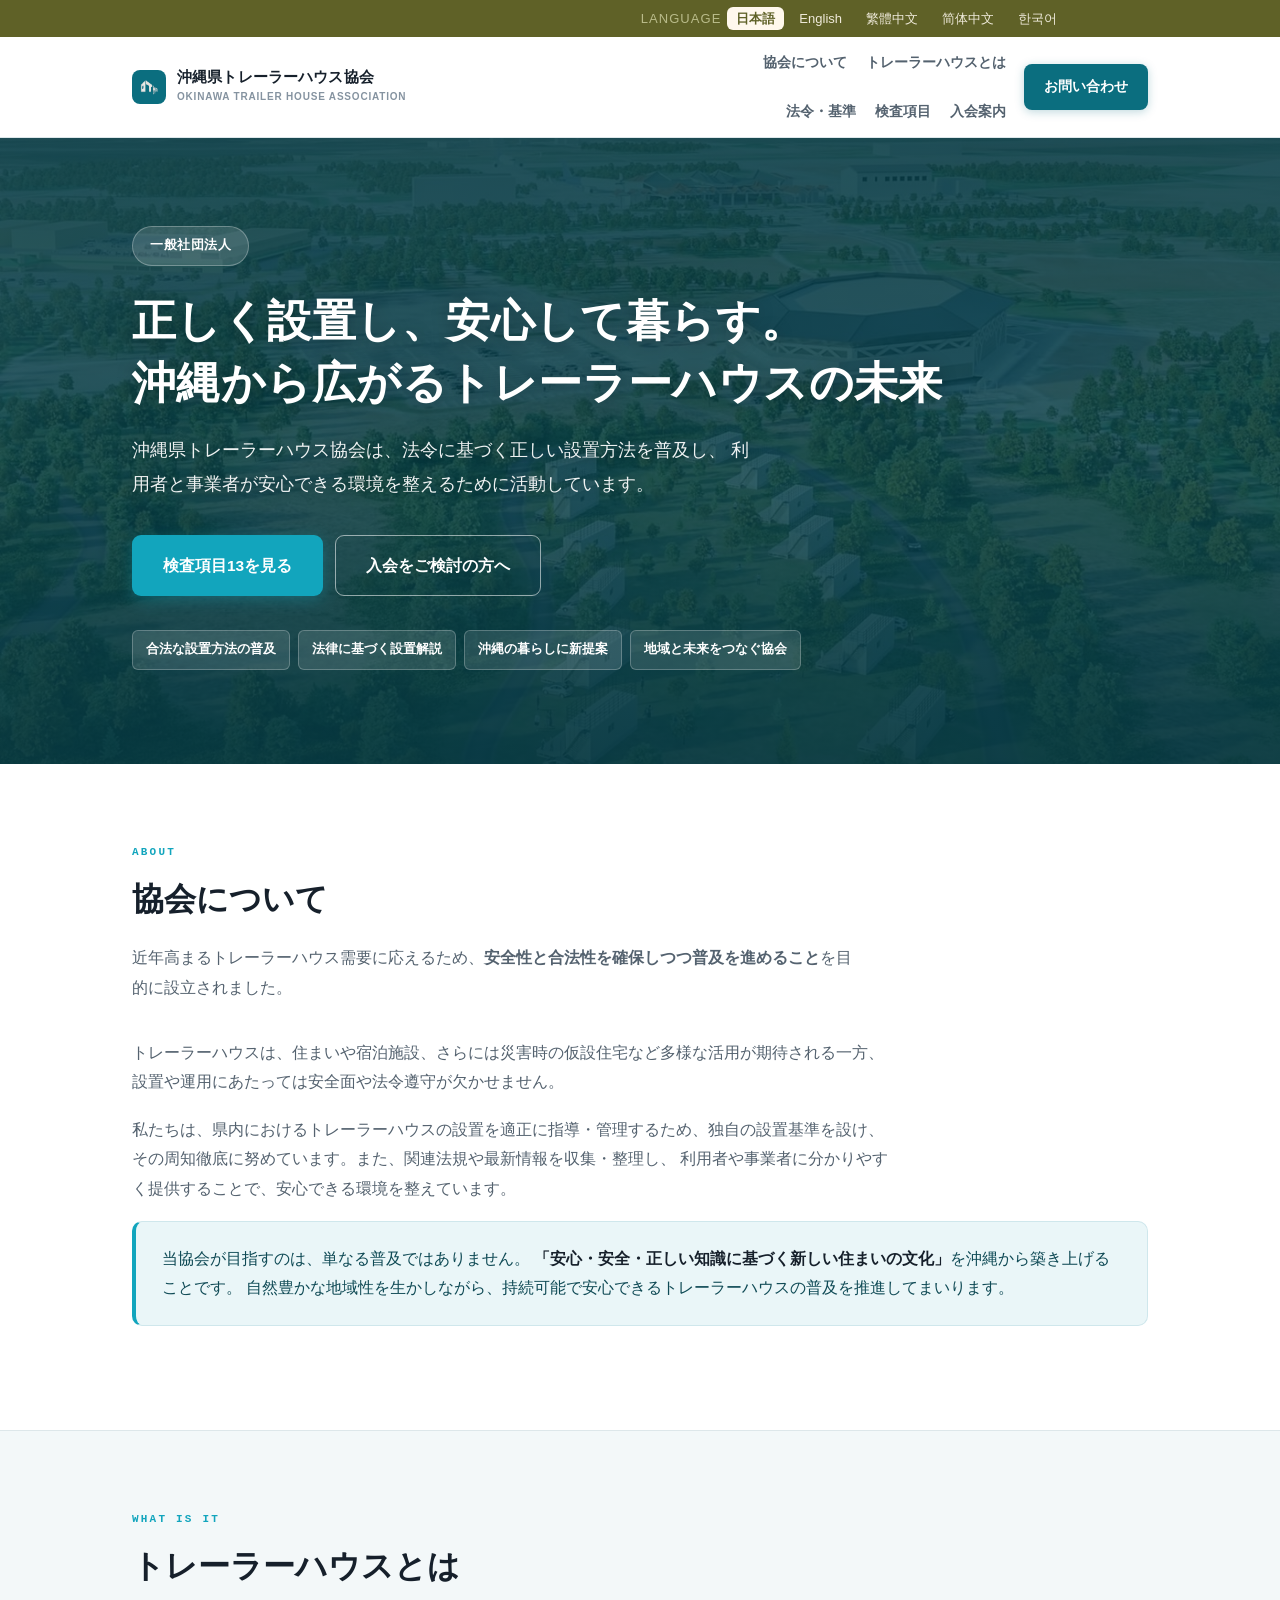
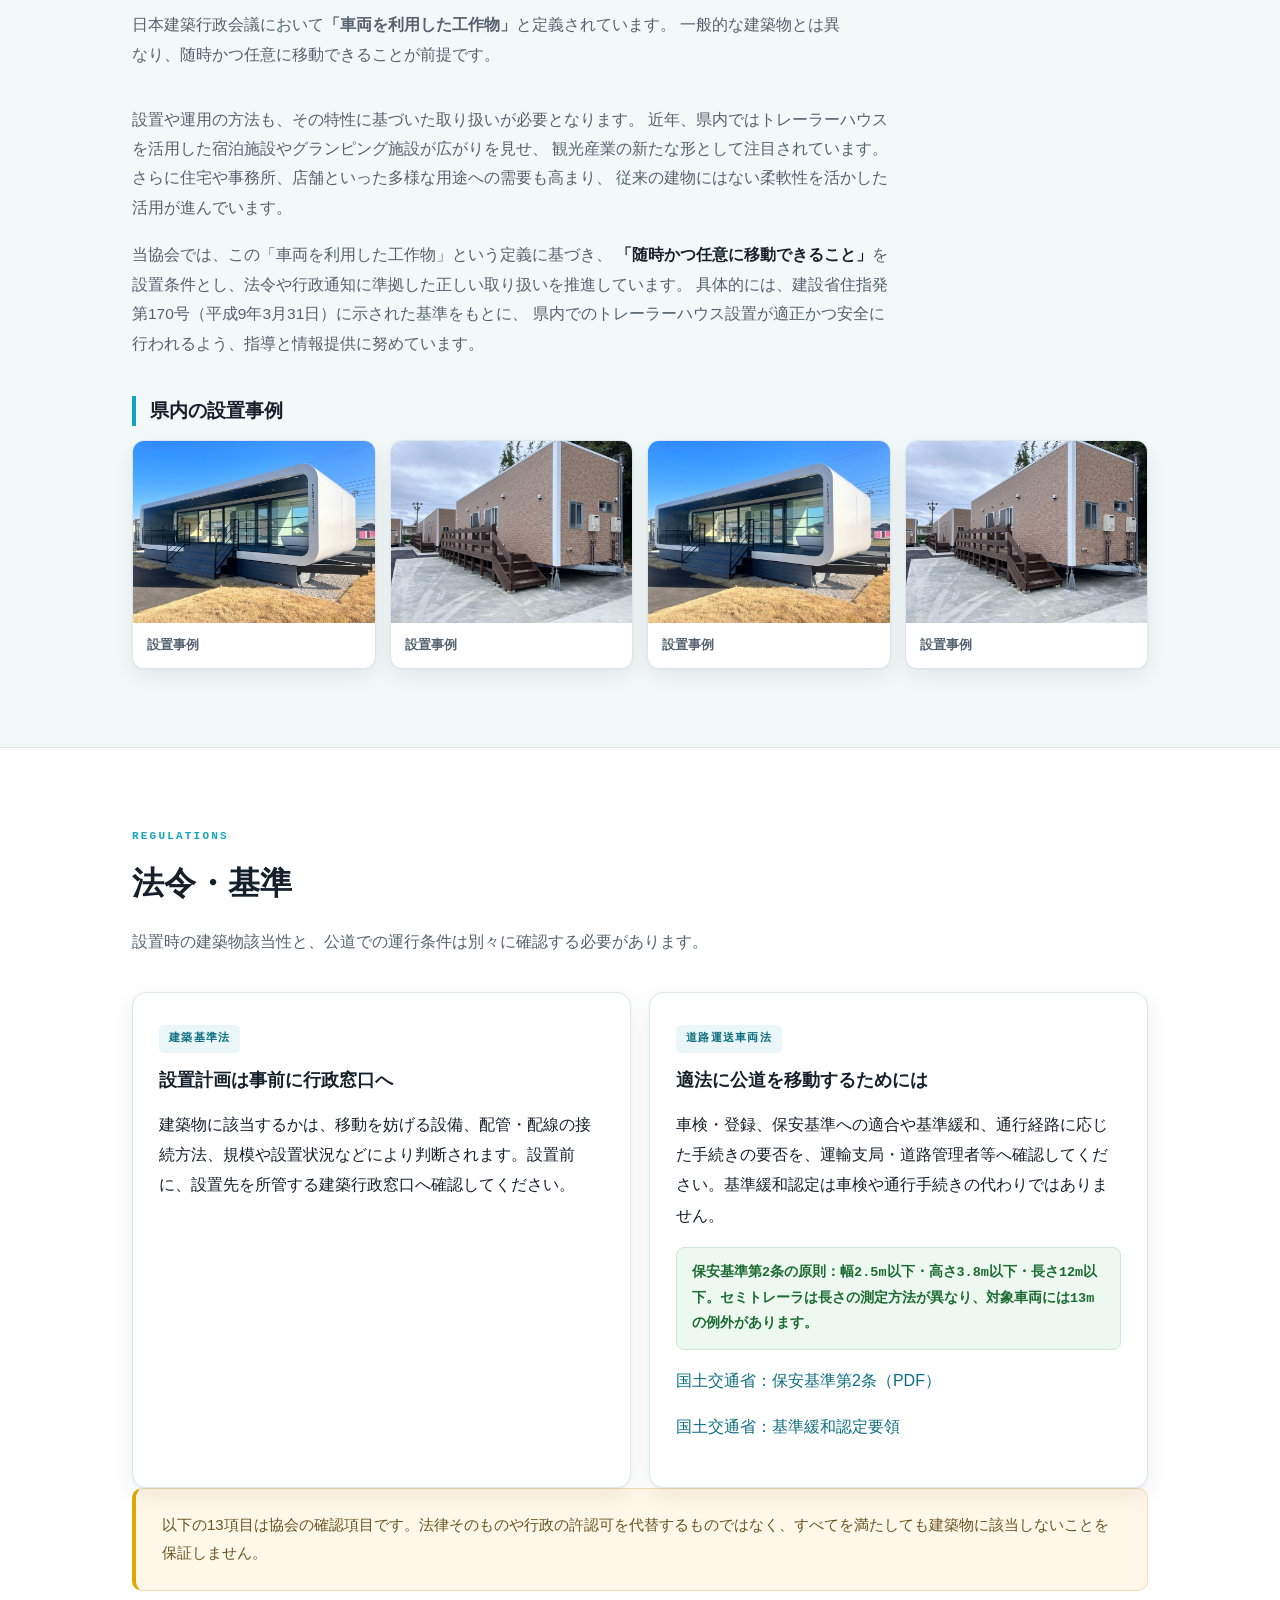
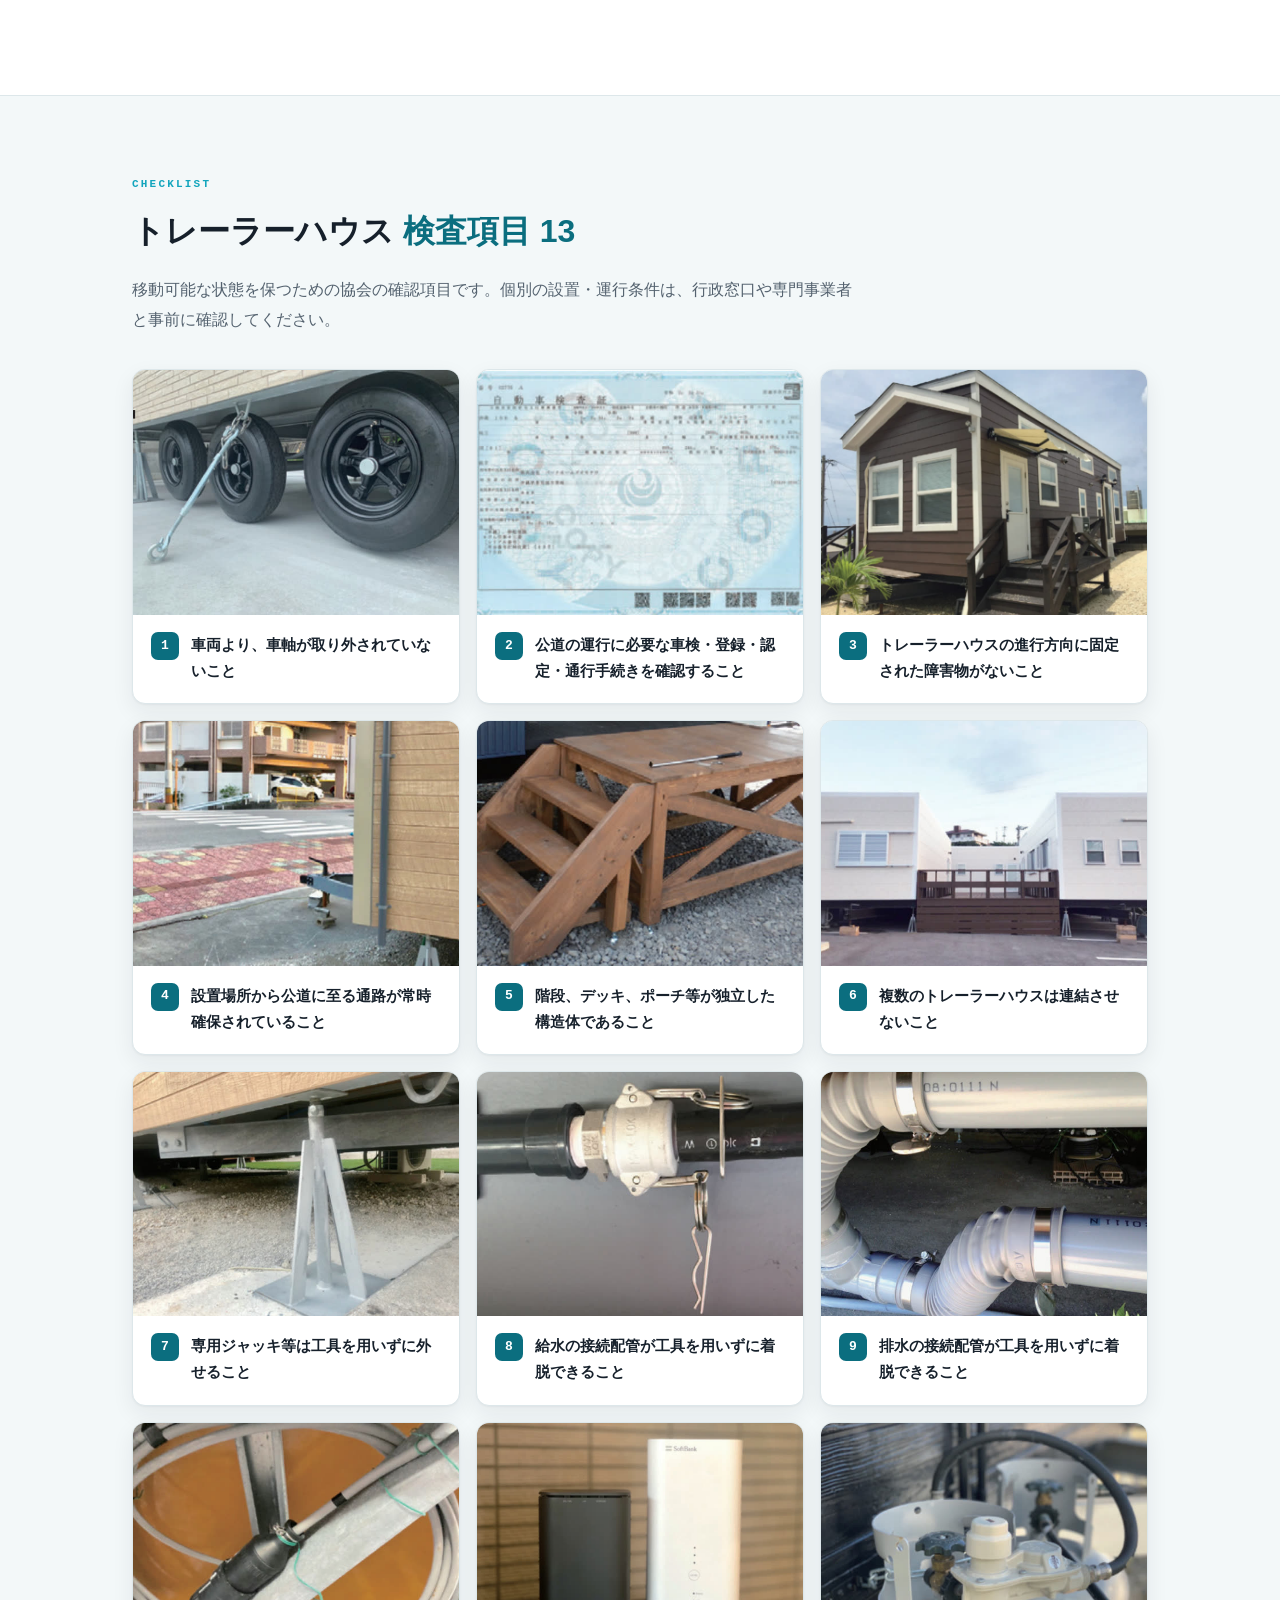
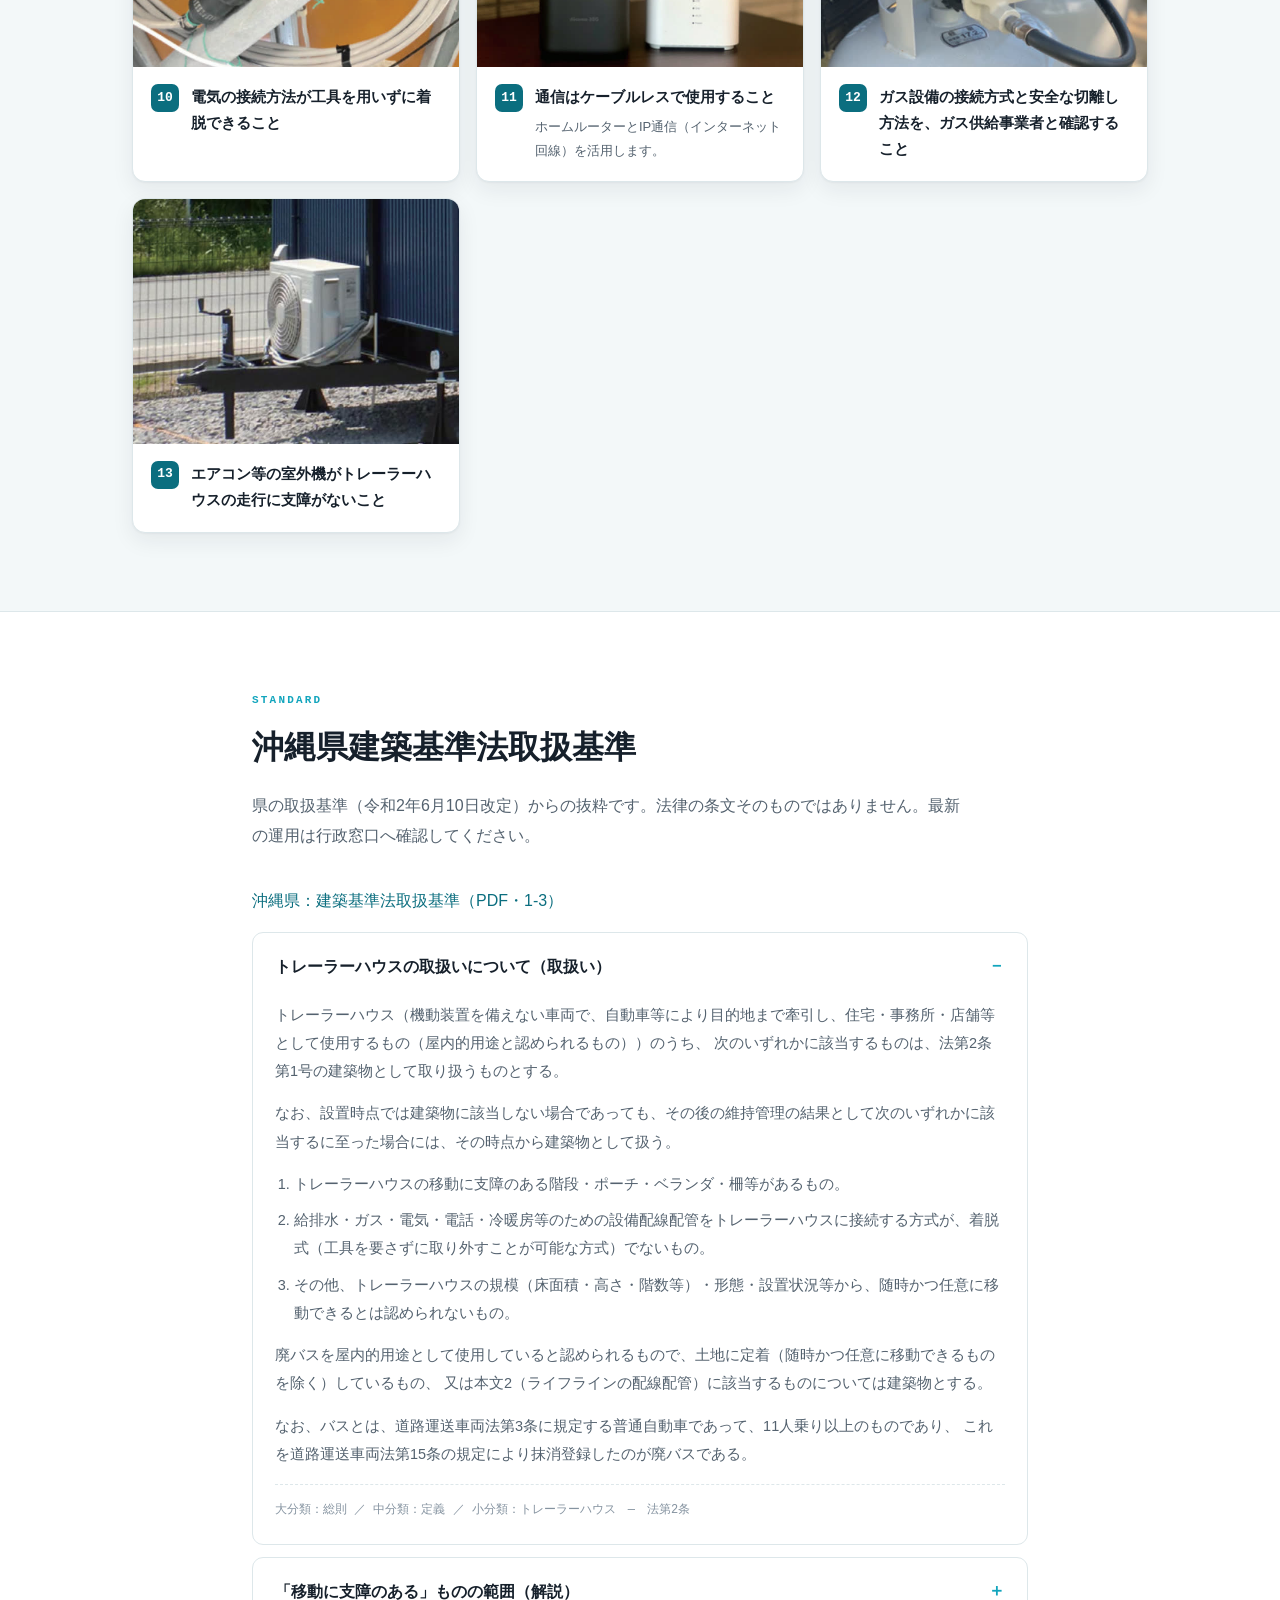
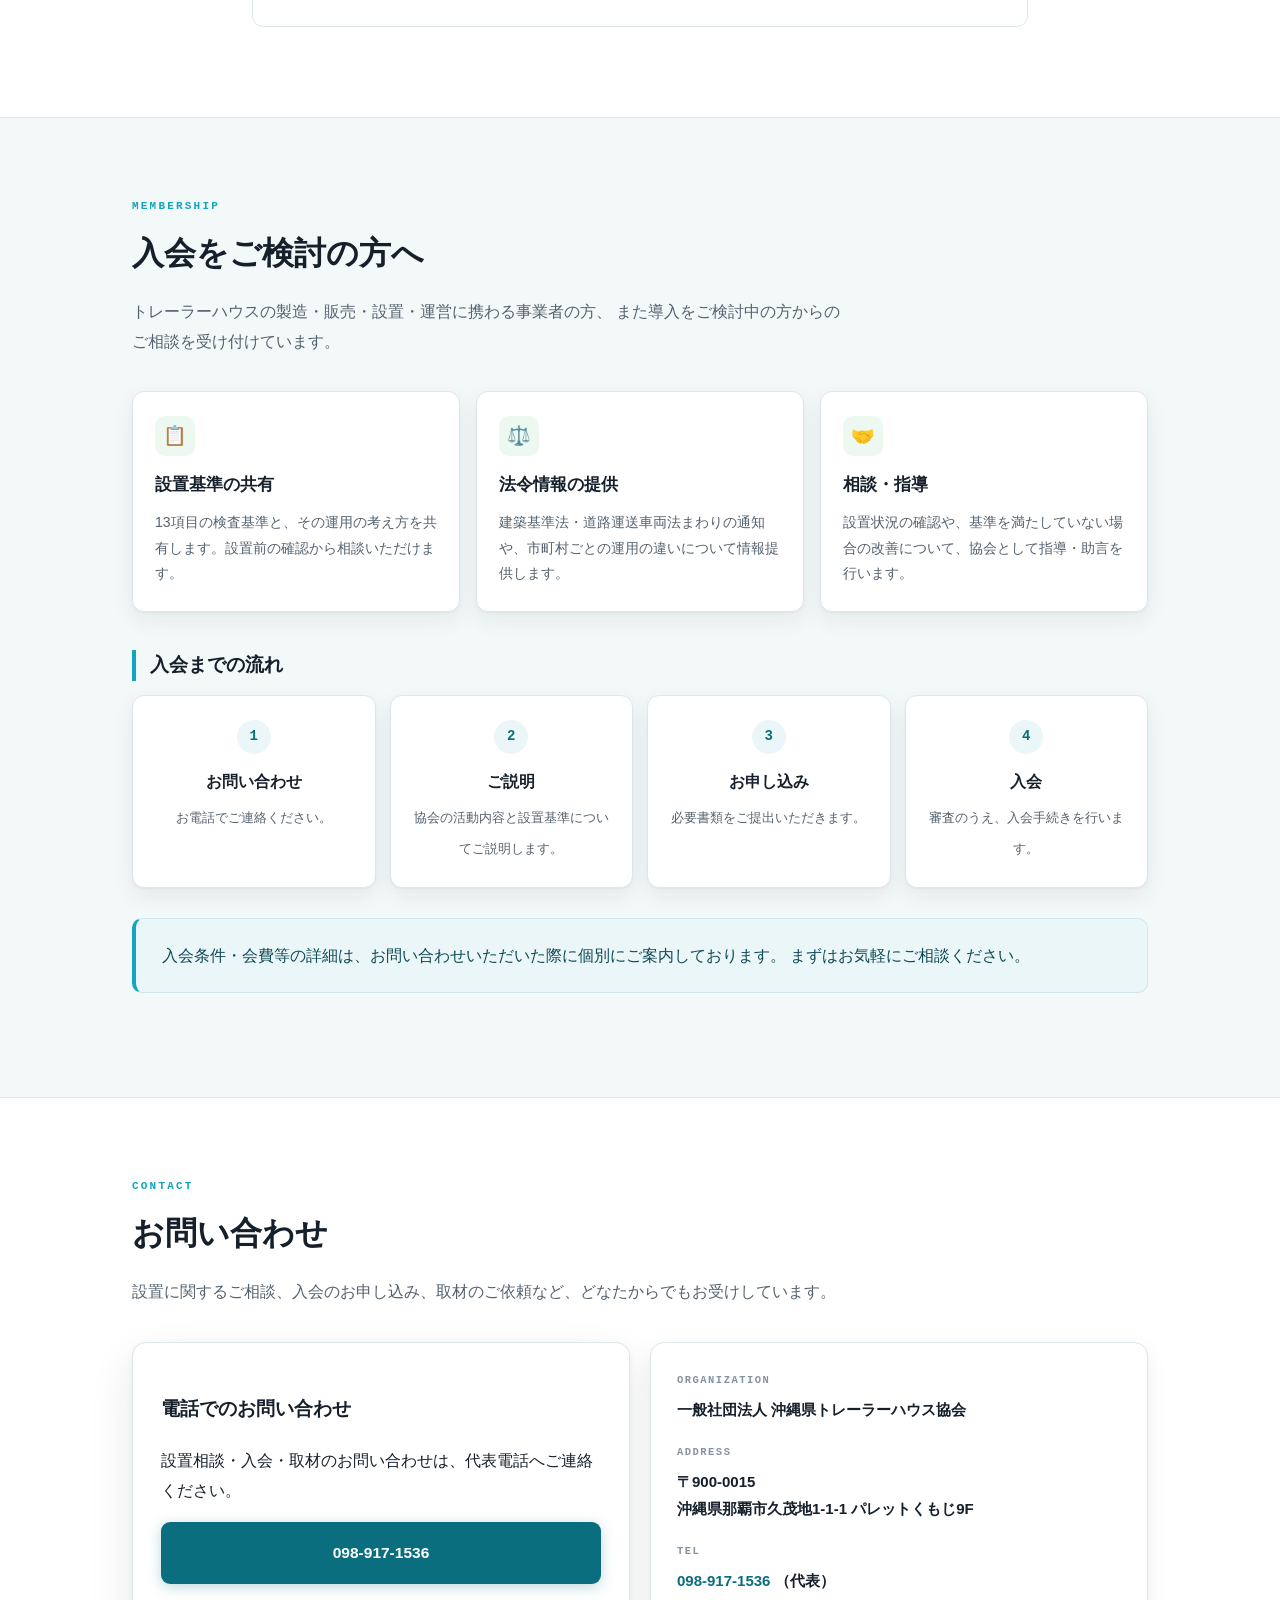
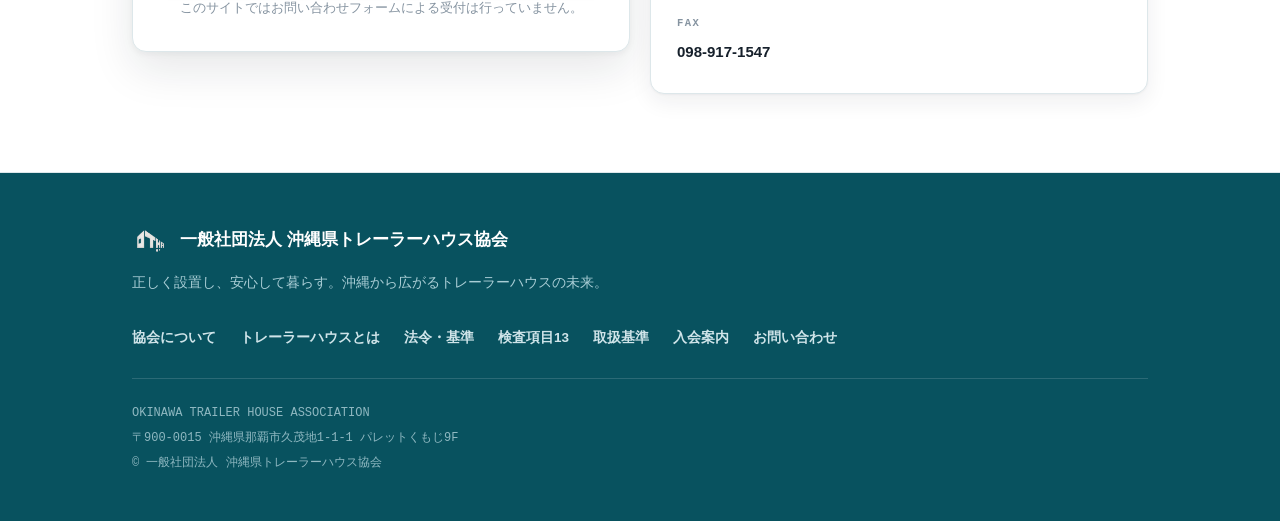
==== index.html @ ac5f0abc "Prepare custom domain paths pending DNS and HTTPS validation" ====
<!DOCTYPE html>
<html lang="ja">
<head>
<meta charset="UTF-8">
<meta name="viewport" content="width=device-width,initial-scale=1.0">
<title>一般社団法人 沖縄県トレーラーハウス協会 — 正しく設置し、安心して暮らす。</title>
<meta name="description" content="沖縄県トレーラーハウス協会は、法令に基づく正しい設置方法の普及に取り組む一般社団法人です。建築基準法上の取扱い、公道移動の要件、13項目の検査基準を公開しています。">
<meta property="og:title" content="一般社団法人 沖縄県トレーラーハウス協会">
<meta property="og:description" content="正しく設置し、安心して暮らす。沖縄から広がるトレーラーハウスの未来。">
<meta property="og:type" content="website">
<link rel="stylesheet" href="/assets/site.css">


<!--i18n:alt:start-->
<link rel="canonical" href="https://trailer-okinawa.jp/">
<link rel="alternate" hreflang="ja" href="https://trailer-okinawa.jp/">
<link rel="alternate" hreflang="en" href="https://trailer-okinawa.jp/en/">
<link rel="alternate" hreflang="zh-Hant" href="https://trailer-okinawa.jp/zh-Hant/">
<link rel="alternate" hreflang="zh-Hans" href="https://trailer-okinawa.jp/zh-Hans/">
<link rel="alternate" hreflang="ko" href="https://trailer-okinawa.jp/ko/">
<link rel="alternate" hreflang="x-default" href="https://trailer-okinawa.jp/">
<meta property="og:locale" content="ja_JP">
<meta property="og:locale:alternate" content="en_US">
<meta property="og:locale:alternate" content="zh_TW">
<meta property="og:locale:alternate" content="zh_CN">
<meta property="og:locale:alternate" content="ko_KR">
<meta name="robots" content="noindex,nofollow">
<!--i18n:alt:end-->
</head>
<body>
<!--i18n:bar:start-->
<style>.pkw-langbar{background:#5f6127;font-size:13px;line-height:1;font-family:'Noto Sans JP','Hiragino Kaku Gothic ProN','Meiryo',sans-serif}.pkw-langbar ul{max-width:900px;margin:0 auto;padding:7px 24px;display:flex;gap:6px;justify-content:flex-end;align-items:center;list-style:none;flex-wrap:wrap}.pkw-langbar li{margin:0}.pkw-langbar a{color:#efeada;text-decoration:none;padding:5px 9px;border-radius:6px;display:block}.pkw-langbar a:hover{background:rgba(255,255,255,.16);color:#fff}.pkw-langbar [aria-current=true]{background:#fff8ed;color:#5f6127;font-weight:700}.pkw-langbar .pkw-lb-label{color:#b9bb8a;letter-spacing:.08em;padding:5px 0}@media(max-width:600px){.pkw-langbar ul{justify-content:center;padding:6px 12px}}</style>
<nav class="pkw-langbar" aria-label="Language">
<ul>
<li class="pkw-lb-label" aria-hidden="true">LANGUAGE</li>
<li><a href="/" hreflang="ja" lang="ja" aria-current="true">日本語</a></li>
<li><a href="/en/" hreflang="en" lang="en">English</a></li>
<li><a href="/zh-Hant/" hreflang="zh-Hant" lang="zh-Hant">繁體中文</a></li>
<li><a href="/zh-Hans/" hreflang="zh-Hans" lang="zh-Hans">简体中文</a></li>
<li><a href="/ko/" hreflang="ko" lang="ko">한국어</a></li>
</ul>
</nav>
<!--i18n:bar:end-->

<!-- ============ NAV ============ -->
<nav class="nav">
  <div class="wrap">
    <a href="#top" class="brand">
      <span class="bmark"><img src="/assets/img/logo.png" alt=""></span>
      <span class="btxt"><b>沖縄県トレーラーハウス協会</b><span>OKINAWA TRAILER HOUSE ASSOCIATION</span></span>
    </a>
    <ul>
      <li><a href="#about">協会について</a></li>
      <li><a href="#what">トレーラーハウスとは</a></li>
      <li><a href="#rules">法令・基準</a></li>
      <li><a href="#checklist">検査項目</a></li>
      <li><a href="#join">入会案内</a></li>
    </ul>
    <a class="navcta" href="#contact">お問い合わせ</a>
  </div>
</nav>

<!-- ============ HERO ============ -->
<header class="hero" id="top">
  <img class="bg" src="/assets/img/hero-aerial.jpg" alt="" aria-hidden="true">
  <div class="wrap">
    <span class="kanban">一般社団法人</span>
    <h1>正しく設置し、安心して暮らす。<br>沖縄から広がるトレーラーハウスの未来</h1>
    <p class="lede">
      沖縄県トレーラーハウス協会は、法令に基づく正しい設置方法を普及し、
      利用者と事業者が安心できる環境を整えるために活動しています。
    </p>
    <div class="cta">
      <a class="btn btn-main" href="#checklist">検査項目13を見る</a>
      <a class="btn btn-line" href="#join">入会をご検討の方へ</a>
    </div>
    <ul class="pills">
      <li>合法な設置方法の普及</li>
      <li>法律に基づく設置解説</li>
      <li>沖縄の暮らしに新提案</li>
      <li>地域と未来をつなぐ協会</li>
    </ul>
  </div>
</header>

<!-- ============ 協会について ============ -->
<section id="about">
  <div class="wrap">
    <p class="kicker">About</p>
    <h2>協会について</h2>
    <p class="lead">
      近年高まるトレーラーハウス需要に応えるため、<strong>安全性と合法性を確保しつつ普及を進めること</strong>を目的に設立されました。
    </p>
    <p class="body">
      トレーラーハウスは、住まいや宿泊施設、さらには災害時の仮設住宅など多様な活用が期待される一方、
      設置や運用にあたっては安全面や法令遵守が欠かせません。
    </p>
    <p class="body">
      私たちは、県内におけるトレーラーハウスの設置を適正に指導・管理するため、独自の設置基準を設け、
      その周知徹底に努めています。また、関連法規や最新情報を収集・整理し、
      利用者や事業者に分かりやすく提供することで、安心できる環境を整えています。
    </p>
    <div class="note">
      <p>
        当協会が目指すのは、単なる普及ではありません。
        <strong>「安心・安全・正しい知識に基づく新しい住まいの文化」</strong>を沖縄から築き上げることです。
        自然豊かな地域性を生かしながら、持続可能で安心できるトレーラーハウスの普及を推進してまいります。
      </p>
    </div>
  </div>
</section>

<!-- ============ トレーラーハウスとは ============ -->
<section class="soft" id="what">
  <div class="wrap">
    <p class="kicker">What is it</p>
    <h2>トレーラーハウスとは</h2>
    <p class="lead">
      日本建築行政会議において<strong>「車両を利用した工作物」</strong>と定義されています。
      一般的な建築物とは異なり、随時かつ任意に移動できることが前提です。
    </p>
    <p class="body">
      設置や運用の方法も、その特性に基づいた取り扱いが必要となります。
      近年、県内ではトレーラーハウスを活用した宿泊施設やグランピング施設が広がりを見せ、
      観光産業の新たな形として注目されています。さらに住宅や事務所、店舗といった多様な用途への需要も高まり、
      従来の建物にはない柔軟性を活かした活用が進んでいます。
    </p>
    <p class="body">
      当協会では、この「車両を利用した工作物」という定義に基づき、
      <strong>「随時かつ任意に移動できること」</strong>を設置条件とし、法令や行政通知に準拠した正しい取り扱いを推進しています。
      具体的には、建設省住指発第170号（平成9年3月31日）に示された基準をもとに、
      県内でのトレーラーハウス設置が適正かつ安全に行われるよう、指導と情報提供に努めています。
    </p>

    <h3 class="sub">県内の設置事例</h3>
    <div class="gallery">
      <figure><img src="/assets/img/house-modern.jpg" alt="設置されたトレーラーハウス"><figcaption>設置事例</figcaption></figure>
      <figure><img src="/assets/img/house-brick.jpg" alt="連棟で設置されたトレーラーハウス"><figcaption>設置事例</figcaption></figure>
      <figure><img src="/assets/img/house-modern2.jpg" alt="設置されたトレーラーハウス"><figcaption>設置事例</figcaption></figure>
      <figure><img src="/assets/img/house-brick2.jpg" alt="連棟で設置されたトレーラーハウス"><figcaption>設置事例</figcaption></figure>
    </div>
  </div>
</section>

<!-- ============ 法令・基準 ============ -->
<section id="rules">
  <div class="wrap">
    <p class="kicker">Regulations</p>
    <h2>法令・基準</h2>
    <p class="lead">設置時の建築物該当性と、公道での運行条件は別々に確認する必要があります。</p>
    <div class="rules">
      <div class="rule">
        <span class="tag">建築基準法</span>
        <h4>設置計画は事前に行政窓口へ</h4>
        <p>建築物に該当するかは、移動を妨げる設備、配管・配線の接続方法、規模や設置状況などにより判断されます。設置前に、設置先を所管する建築行政窓口へ確認してください。</p>
      </div>
      <div class="rule">
        <span class="tag">道路運送車両法</span>
        <h4>適法に公道を移動するためには</h4>
        <p>車検・登録、保安基準への適合や基準緩和、通行経路に応じた手続きの要否を、運輸支局・道路管理者等へ確認してください。基準緩和認定は車検や通行手続きの代わりではありません。</p>
        <p class="spec">保安基準第2条の原則：幅2.5m以下・高さ3.8m以下・長さ12m以下。セミトレーラは長さの測定方法が異なり、対象車両には13mの例外があります。</p>
        <p><a href="https://www.mlit.go.jp/jidosha/content/H002.pdf">国土交通省：保安基準第2条（PDF）</a></p>
        <p><a href="https://www.mlit.go.jp/jidosha/jidosha_tk7_000022.html">国土交通省：基準緩和認定要領</a></p>
      </div>
    </div>
    <div class="warn">
      <p>以下の13項目は協会の確認項目です。法律そのものや行政の許認可を代替するものではなく、すべてを満たしても建築物に該当しないことを保証しません。</p>
    </div>
  </div>
</section>

<!-- ============ 検査項目 ============ -->
<section class="soft" id="checklist">
  <div class="wrap">
    <p class="kicker">Checklist</p>
    <h2>トレーラーハウス <em>検査項目 13</em></h2>
    <p class="lead">
      移動可能な状態を保つための協会の確認項目です。個別の設置・運行条件は、行政窓口や専門事業者と事前に確認してください。
    </p>
    <div class="checks">

      <div class="check">
        <img class="ph" src="/assets/img/chk01-axle.jpg" alt="車軸が取り付けられた状態のタイヤ">
        <div class="bd"><span class="no">1</span>
          <p>車両より、車軸が取り外されていないこと</p></div>
      </div>

      <div class="check">
        <img class="ph" src="/assets/img/chk02-shaken.jpg" alt="自動車検査証">
        <div class="bd"><span class="no">2</span>
          <p>公道の運行に必要な車検・登録・認定・通行手続きを確認すること</p></div>
      </div>

      <div class="check">
        <img class="ph" src="/assets/img/chk03-front.jpg" alt="進行方向に障害物のない設置状態">
        <div class="bd"><span class="no">3</span>
          <p>トレーラーハウスの進行方向に固定された障害物がないこと</p></div>
      </div>

      <div class="check">
        <img class="ph" src="/assets/img/chk04-path.jpg" alt="設置場所から公道に至る通路">
        <div class="bd"><span class="no">4</span>
          <p>設置場所から公道に至る通路が常時確保されていること</p></div>
      </div>

      <div class="check">
        <img class="ph" src="/assets/img/chk05-stairs.jpg" alt="独立構造の木製階段">
        <div class="bd"><span class="no">5</span>
          <p>階段、デッキ、ポーチ等が独立した構造体であること</p></div>
      </div>

      <div class="check">
        <img class="ph" src="/assets/img/chk06-separate.jpg" alt="連結せずに並べて設置されたトレーラーハウス">
        <div class="bd"><span class="no">6</span>
          <p>複数のトレーラーハウスは連結させないこと</p></div>
      </div>

      <div class="check">
        <img class="ph" src="/assets/img/chk07-jack.jpg" alt="工具なしで外せる専用ジャッキ">
        <div class="bd"><span class="no">7</span>
          <p>専用ジャッキ等は工具を用いずに外せること</p></div>
      </div>

      <div class="check">
        <img class="ph" src="/assets/img/chk08-water.jpg" alt="工具なしで着脱できる給水配管のカプラー">
        <div class="bd"><span class="no">8</span>
          <p>給水の接続配管が工具を用いずに着脱できること</p></div>
      </div>

      <div class="check">
        <img class="ph" src="/assets/img/chk09-drain.jpg" alt="着脱式の排水接続配管">
        <div class="bd"><span class="no">9</span>
          <p>排水の接続配管が工具を用いずに着脱できること</p></div>
      </div>

      <div class="check">
        <img class="ph" src="/assets/img/chk10-electric.jpg" alt="着脱式の電気接続">
        <div class="bd"><span class="no">10</span>
          <p>電気の接続方法が工具を用いずに着脱できること</p></div>
      </div>

      <div class="check">
        <img class="ph" src="/assets/img/chk11-router.jpg" alt="ホームルーター">
        <div class="bd"><span class="no">11</span>
          <p>通信はケーブルレスで使用すること
            <span>ホームルーターとIP通信（インターネット回線）を活用します。</span></p></div>
      </div>

      <div class="check">
        <img class="ph" src="/assets/img/chk12-gas.jpg" alt="着脱可能なプロパンガスの接続部">
        <div class="bd"><span class="no">12</span>
          <p>ガス設備の接続方式と安全な切離し方法を、ガス供給事業者と確認すること</p></div>
      </div>

      <div class="check">
        <img class="ph" src="/assets/img/chk13-aircon.jpg" alt="独立設置されたエアコン室外機">
        <div class="bd"><span class="no">13</span>
          <p>エアコン等の室外機がトレーラーハウスの走行に支障がないこと</p></div>
      </div>

    </div>
  </div>
</section>

<!-- ============ 沖縄県建築基準法取扱基準 ============ -->
<section id="law">
  <div class="wrap-n">
    <p class="kicker">Standard</p>
    <h2>沖縄県建築基準法取扱基準</h2>
    <p class="lead">
      県の取扱基準（令和2年6月10日改定）からの抜粋です。法律の条文そのものではありません。最新の運用は行政窓口へ確認してください。
    </p>

    <p><a href="https://www.pref.okinawa.jp/_res/projects/default_project/_page_/001/013/382/200610toriatsukaikijyun.pdf">沖縄県：建築基準法取扱基準（PDF・1-3）</a></p>
    <details class="law" open>
      <summary>トレーラーハウスの取扱いについて（取扱い）</summary>
      <div class="in">
        <p>
          トレーラーハウス（機動装置を備えない車両で、自動車等により目的地まで牽引し、住宅・事務所・店舗等として使用するもの（屋内的用途と認められるもの））のうち、
          次のいずれかに該当するものは、法第2条第1号の建築物として取り扱うものとする。
        </p>
        <p>
          なお、設置時点では建築物に該当しない場合であっても、その後の維持管理の結果として次のいずれかに該当するに至った場合には、その時点から建築物として扱う。
        </p>
        <ol>
          <li>トレーラーハウスの移動に支障のある階段・ポーチ・ベランダ・柵等があるもの。</li>
          <li>給排水・ガス・電気・電話・冷暖房等のための設備配線配管をトレーラーハウスに接続する方式が、着脱式（工具を要さずに取り外すことが可能な方式）でないもの。</li>
          <li>その他、トレーラーハウスの規模（床面積・高さ・階数等）・形態・設置状況等から、随時かつ任意に移動できるとは認められないもの。</li>
        </ol>
        <p>
          廃バスを屋内的用途として使用していると認められるもので、土地に定着（随時かつ任意に移動できるものを除く）しているもの、
          又は本文2（ライフラインの配線配管）に該当するものについては建築物とする。
        </p>
        <p>
          なお、バスとは、道路運送車両法第3条に規定する普通自動車であって、11人乗り以上のものであり、
          これを道路運送車両法第15条の規定により抹消登録したのが廃バスである。
        </p>
        <p class="src">大分類：総則 ／ 中分類：定義 ／ 小分類：トレーラーハウス　—　法第2条</p>
      </div>
    </details>

    <details class="law">
      <summary>「移動に支障のある」ものの範囲（解説）</summary>
      <div class="in">
        <p>本文1中「移動に支障のある」ものには、次のものも該当する。</p>
        <ol>
          <li>車輪が取り外されているもの、又は車輪は取り付けてあるが走行するために十分な状態に車輪が保守されていないもの。</li>
          <li>上部構造が車輪以外のものによって地盤上に支持されていて、その支持構造体が容易に取り外すことができないもの（支持構造体を取り外すためにはその一部を破壊することが必要な場合等）。</li>
          <li>トレーラーハウスの敷地内に、トレーラーハウスを移動するための通路（トレーラーを支障なく移動することが可能な構造（勾配・幅員・路盤等）を有し、トレーラーハウスの位置から公道に至るまで連続しているもの）がないもの。</li>
        </ol>
        <p class="src">
          関連：昭和62年 例規第419号<br>
          平成9年 通達第170号<br>
          平成14年 日本建築行政会議基準 総則 P14
        </p>
      </div>
    </details>
  </div>
</section>

<!-- ============ 入会案内 ============ -->
<section class="soft" id="join">
  <div class="wrap">
    <p class="kicker">Membership</p>
    <h2>入会をご検討の方へ</h2>
    <p class="lead">
      トレーラーハウスの製造・販売・設置・運営に携わる事業者の方、
      また導入をご検討中の方からのご相談を受け付けています。
    </p>

    <div class="merits">
      <div class="merit">
        <div class="ic">📋</div>
        <h4>設置基準の共有</h4>
        <p>13項目の検査基準と、その運用の考え方を共有します。設置前の確認から相談いただけます。</p>
      </div>
      <div class="merit">
        <div class="ic">⚖️</div>
        <h4>法令情報の提供</h4>
        <p>建築基準法・道路運送車両法まわりの通知や、市町村ごとの運用の違いについて情報提供します。</p>
      </div>
      <div class="merit">
        <div class="ic">🤝</div>
        <h4>相談・指導</h4>
        <p>設置状況の確認や、基準を満たしていない場合の改善について、協会として指導・助言を行います。</p>
      </div>
    </div>

    <h3 class="sub">入会までの流れ</h3>
    <ol class="steps">
      <li><b>お問い合わせ</b><span>お電話でご連絡ください。</span></li>
      <li><b>ご説明</b><span>協会の活動内容と設置基準についてご説明します。</span></li>
      <li><b>お申し込み</b><span>必要書類をご提出いただきます。</span></li>
      <li><b>入会</b><span>審査のうえ、入会手続きを行います。</span></li>
    </ol>

    <div class="note">
      <p>
        入会条件・会費等の詳細は、お問い合わせいただいた際に個別にご案内しております。
        まずはお気軽にご相談ください。
      </p>
    </div>

  </div>
</section>

<!-- ============ お問い合わせ ============ -->
<section id="contact">
  <div class="wrap">
    <p class="kicker">Contact</p>
    <h2>お問い合わせ</h2>
    <p class="lead">
      設置に関するご相談、入会のお申し込み、取材のご依頼など、どなたからでもお受けしています。
    </p>

    <div class="contact-grid">
      <div class="formbox">
        <h3>電話でのお問い合わせ</h3>
        <p>設置相談・入会・取材のお問い合わせは、代表電話へご連絡ください。</p>
        <a class="btn btn-solid" href="tel:+81989171536">098-917-1536</a>
        <p class="form-note">このサイトではお問い合わせフォームによる受付は行っていません。</p>
      </div>

      <div class="info">
        <dl>
          <dt>ORGANIZATION</dt>
          <dd>一般社団法人 沖縄県トレーラーハウス協会</dd>
<dt>ADDRESS</dt>
          <dd>〒900-0015<br>沖縄県那覇市久茂地1-1-1 パレットくもじ9F</dd>
          <dt>TEL</dt>
          <dd><a href="tel:+81989171536" class="btn-tel">098-917-1536</a> <span>（代表）</span></dd>
          <dt>FAX</dt>
          <dd>098-917-1547</dd>
        </dl>
      </div>
    </div>
  </div>
</section>

<!-- ============ FOOTER ============ -->
<footer>
  <div class="wrap">
    <div class="fmark">
      <img src="/assets/img/logo.png" alt="">
      <b>一般社団法人 沖縄県トレーラーハウス協会</b>
    </div>
    <p class="ftag">正しく設置し、安心して暮らす。沖縄から広がるトレーラーハウスの未来。</p>
    <ul>
      <li><a href="#about">協会について</a></li>
      <li><a href="#what">トレーラーハウスとは</a></li>
      <li><a href="#rules">法令・基準</a></li>
      <li><a href="#checklist">検査項目13</a></li>
      <li><a href="#law">取扱基準</a></li>
      <li><a href="#join">入会案内</a></li>
      <li><a href="#contact">お問い合わせ</a></li>
    </ul>
    <p class="fmeta">
      OKINAWA TRAILER HOUSE ASSOCIATION<br>
      <span>〒900-0015 沖縄県那覇市久茂地1-1-1 パレットくもじ9F</span><br>
      &copy; 一般社団法人 沖縄県トレーラーハウス協会
    </p>
  </div>
</footer>

</body>
</html>
---- assets/site.css ----
/* ===================================================================
   一般社団法人 沖縄県トレーラーハウス協会 — 共通スタイル
   =================================================================== */
:root{
  --sea:#0b6e7f;          /* 主色：沖縄の海 */
  --sea-dark:#08525f;
  --sea-lite:#12a5bd;
  --sea-wash:#eaf6f8;
  --leaf:#2f9e44;         /* 副色：緑 */
  --leaf-wash:#edf9f0;
  --ink:#16202b;
  --ink-soft:#54626f;
  --ink-dim:#8593a0;
  --bg:#ffffff;
  --bg-soft:#f3f8f9;
  --line:#dde7ea;
  --line-soft:#eef4f6;
  --warn-wash:#fff8e8;
  --warn-line:#f0dfb8;
  --mono:ui-monospace,'SFMono-Regular',Menlo,Consolas,monospace;
  --sans:-apple-system,BlinkMacSystemFont,'Hiragino Sans','Yu Gothic',Meiryo,'Segoe UI',Roboto,sans-serif;
  --shadow:0 1px 2px rgba(22,32,43,.04),0 8px 22px rgba(22,32,43,.07);
  --shadow-lg:0 2px 6px rgba(22,32,43,.05),0 18px 44px rgba(22,32,43,.10);
}
*{box-sizing:border-box}
html{scroll-behavior:smooth;scroll-padding-top:74px}
body{margin:0;background:var(--bg);color:var(--ink);font-family:var(--sans);
  line-height:1.9;font-feature-settings:"palt";-webkit-font-smoothing:antialiased}
a{color:var(--sea);text-decoration:none}
img{max-width:100%;height:auto;display:block}
.wrap{max-width:1060px;margin:0 auto;padding:0 22px}
.wrap-n{max-width:820px;margin:0 auto;padding:0 22px}

/* ---------- NAV ---------- */
.nav{position:sticky;top:0;z-index:60;background:rgba(255,255,255,.95);
  backdrop-filter:blur(10px);border-bottom:1px solid var(--line)}
.nav .wrap{display:flex;align-items:center;gap:18px;height:66px}
.brand{display:flex;align-items:center;gap:11px;flex:none;color:var(--ink)}
.brand .bmark{width:34px;height:34px;border-radius:8px;background:var(--sea);
  display:flex;align-items:center;justify-content:center;flex:none}
.brand .bmark img{width:22px}
.brand .btxt b{display:block;font-size:14.5px;font-weight:800;line-height:1.35;letter-spacing:.01em}
.brand .btxt span{display:block;font-size:10px;color:var(--ink-dim);font-weight:700;letter-spacing:.08em}
.nav ul{list-style:none;display:flex;gap:19px;margin:0;padding:0;flex:1;justify-content:flex-end}
.nav ul a{color:var(--ink-soft);font-size:13.5px;font-weight:700;white-space:nowrap}
.nav ul a:hover{color:var(--sea)}
.navcta{flex:none;background:var(--sea);color:#fff;font-weight:800;font-size:13.5px;
  padding:10px 20px;border-radius:8px;white-space:nowrap;box-shadow:0 2px 10px rgba(11,110,127,.26)}
.navcta:hover{background:var(--sea-dark)}
@media(max-width:980px){.nav ul{display:none}.nav .wrap{justify-content:space-between}}

/* ---------- HERO ---------- */
.hero{position:relative;overflow:hidden;background:var(--sea-dark)}
.hero img.bg{position:absolute;inset:0;width:100%;height:100%;object-fit:cover;opacity:.42}
.hero::after{content:"";position:absolute;inset:0;
  background:linear-gradient(180deg,rgba(6,54,63,.72),rgba(6,54,63,.58) 55%,rgba(6,54,63,.85))}
.hero .wrap{position:relative;z-index:2;padding:88px 22px 78px;color:#fff}
.hero .kanban{display:inline-flex;align-items:center;gap:9px;background:rgba(255,255,255,.14);
  border:1px solid rgba(255,255,255,.28);border-radius:999px;padding:7px 17px;
  font-size:12.5px;font-weight:800;letter-spacing:.04em;margin-bottom:24px}
.hero h1{font-size:clamp(27px,4.6vw,44px);line-height:1.42;margin:0 0 20px;font-weight:800;
  letter-spacing:.01em;text-shadow:0 2px 18px rgba(0,0,0,.28)}
.hero .lede{font-size:clamp(15px,2vw,17.5px);max-width:620px;margin:0;color:rgba(255,255,255,.93);
  text-shadow:0 1px 12px rgba(0,0,0,.3)}
.hero .cta{display:flex;flex-wrap:wrap;gap:12px;margin-top:34px}
.hero .pills{display:flex;flex-wrap:wrap;gap:8px;margin-top:34px;padding:0;list-style:none}
.hero .pills li{font-size:12.5px;font-weight:700;color:#fff;background:rgba(255,255,255,.12);
  border:1px solid rgba(255,255,255,.24);border-radius:6px;padding:7px 13px}

/* ---------- BUTTON ---------- */
.btn{display:inline-flex;align-items:center;justify-content:center;gap:8px;
  padding:15px 30px;border-radius:9px;font-weight:800;font-size:15.5px;
  border:1.5px solid transparent;transition:.18s;cursor:pointer;font-family:inherit}
.btn-main{background:var(--sea-lite);color:#fff;box-shadow:0 4px 16px rgba(18,165,189,.32)}
.btn-main:hover{background:#0d8ea3;transform:translateY(-1px)}
.btn-solid{background:var(--sea);color:#fff;box-shadow:0 3px 14px rgba(11,110,127,.26)}
.btn-solid:hover{background:var(--sea-dark);transform:translateY(-1px)}
.btn-line{background:transparent;color:#fff;border-color:rgba(255,255,255,.55)}
.btn-line:hover{background:rgba(255,255,255,.12)}
.btn-ghost{background:#fff;color:var(--ink);border-color:var(--line)}
.btn-ghost:hover{border-color:var(--sea);color:var(--sea)}
.btn-sm{padding:11px 20px;font-size:14px}
.btn[data-disabled]{opacity:.45;pointer-events:none;box-shadow:none;transform:none}
.btn[data-disabled]::after{content:"（準備中）";font-size:11.5px;font-weight:700}

/* ---------- SECTION ---------- */
section{padding:78px 0;border-bottom:1px solid var(--line)}
section.soft{background:var(--bg-soft)}
.kicker{font-family:var(--mono);font-size:11px;letter-spacing:.2em;color:var(--sea-lite);
  text-transform:uppercase;font-weight:700;margin:0 0 12px}
section h2{font-size:clamp(22px,3.3vw,32px);margin:0 0 20px;font-weight:800;line-height:1.5}
section h2 em{font-style:normal;color:var(--sea)}
.lead{color:var(--ink-soft);max-width:720px;margin:0 0 34px;font-size:16px}
.lead:last-child{margin-bottom:0}
h3.sub{font-size:19px;font-weight:800;margin:38px 0 14px;padding-left:14px;
  border-left:4px solid var(--sea-lite);line-height:1.6}
p.body{font-size:15.5px;color:var(--ink-soft);margin:0 0 18px;max-width:760px}
p.body strong{color:var(--ink);font-weight:800}

/* ---------- 強調ボックス ---------- */
.note{background:var(--sea-wash);border:1px solid #cfe7ec;border-left:4px solid var(--sea-lite);
  border-radius:10px;padding:22px 26px;margin:0 0 26px}
.note p{margin:0;font-size:15.5px;color:#0f4a55}
.note p+p{margin-top:12px}
.note strong{color:var(--ink);font-weight:800}
.warn{background:var(--warn-wash);border:1px solid var(--warn-line);border-left:4px solid #e0a800;
  border-radius:10px;padding:22px 26px;margin:0 0 26px}
.warn p{margin:0;font-size:15px;color:#6a5320}
.warn p+p{margin-top:12px}

/* ---------- 規定カード ---------- */
.rules{display:grid;grid-template-columns:1fr 1fr;gap:18px}
.rule{background:#fff;border:1px solid var(--line);border-radius:14px;padding:28px 26px;
  box-shadow:var(--shadow)}
.rule .tag{display:inline-block;font-family:var(--mono);font-size:10.5px;letter-spacing:.12em;
  color:var(--sea);background:var(--sea-wash);border-radius:5px;padding:4px 10px;font-weight:700;margin-bottom:13px}
.rule h4{margin:0 0 13px;font-size:17.5px;font-weight:800;line-height:1.6}
.rule ul{margin:0;padding:0;list-style:none}
.rule ul li{position:relative;padding-left:20px;margin-bottom:11px;font-size:14.5px;
  color:var(--ink-soft);line-height:1.85}
.rule ul li:last-child{margin-bottom:0}
.rule ul li::before{content:"●";position:absolute;left:0;color:var(--sea-lite);font-size:10px;top:6px}
.rule .spec{background:var(--leaf-wash);border:1px solid #cfe9d6;border-radius:8px;
  padding:12px 15px;margin:12px 0 0;font-family:var(--mono);font-size:13.5px;
  color:#1d6b30;font-weight:700;line-height:1.9}

/* ---------- 活用例ギャラリー ---------- */
.gallery{display:grid;grid-template-columns:repeat(4,1fr);gap:14px}
.gallery figure{margin:0;border-radius:12px;overflow:hidden;border:1px solid var(--line);
  box-shadow:var(--shadow);background:#fff}
.gallery img{aspect-ratio:4/3;object-fit:cover;width:100%}
.gallery figcaption{padding:11px 14px;font-size:12.5px;font-weight:700;color:var(--ink-soft)}

/* ---------- 検査項目 ---------- */
.checks{display:grid;grid-template-columns:repeat(3,1fr);gap:16px}
.check{background:#fff;border:1px solid var(--line);border-radius:13px;overflow:hidden;
  box-shadow:var(--shadow);display:flex;flex-direction:column}
.check .ph{aspect-ratio:4/3;object-fit:cover;width:100%;background:var(--bg-soft)}
.check .noph{aspect-ratio:4/3;background:linear-gradient(135deg,var(--sea-wash),#dceff3);
  display:flex;align-items:center;justify-content:center;color:var(--sea);
  font-family:var(--mono);font-size:11px;letter-spacing:.14em;font-weight:700}
.check .bd{padding:17px 18px 19px;display:flex;gap:12px;align-items:flex-start;flex:1}
.check .no{flex:none;width:28px;height:28px;border-radius:7px;background:var(--sea);color:#fff;
  display:flex;align-items:center;justify-content:center;font-family:var(--mono);
  font-size:13px;font-weight:700}
.check p{margin:0;font-size:14.5px;line-height:1.8;font-weight:700}
.check p span{display:block;font-weight:400;font-size:13px;color:var(--ink-soft);margin-top:5px}

/* ---------- 条文（開閉） ---------- */
details.law{background:#fff;border:1px solid var(--line);border-radius:11px;margin-bottom:12px;overflow:hidden}
details.law summary{cursor:pointer;padding:19px 48px 19px 22px;font-weight:800;font-size:15.5px;
  position:relative;list-style:none}
details.law summary::-webkit-details-marker{display:none}
details.law summary::after{content:"＋";position:absolute;right:22px;top:50%;transform:translateY(-50%);
  color:var(--sea-lite);font-family:var(--mono);font-size:17px;font-weight:700}
details.law[open] summary::after{content:"－"}
details.law .in{padding:0 22px 22px;font-size:14.5px;color:var(--ink-soft);line-height:1.95}
details.law .in p{margin:0 0 14px}
details.law .in p:last-child{margin-bottom:0}
details.law .in ol{margin:0 0 14px;padding-left:1.3em}
details.law .in li{margin-bottom:8px}
details.law .in .src{font-family:var(--mono);font-size:12px;color:var(--ink-dim);
  border-top:1px dashed var(--line);padding-top:13px;margin-top:16px;line-height:2}

/* ---------- 入会・会員 ---------- */
.steps{display:grid;grid-template-columns:repeat(4,1fr);gap:14px;counter-reset:s;margin:0 0 30px;padding:0;list-style:none}
.steps li{counter-increment:s;background:#fff;border:1px solid var(--line);border-radius:12px;
  padding:24px 18px;text-align:center;box-shadow:var(--shadow)}
.steps li::before{content:counter(s);display:flex;align-items:center;justify-content:center;
  width:34px;height:34px;margin:0 auto 13px;border-radius:50%;background:var(--sea-wash);
  color:var(--sea);font-family:var(--mono);font-weight:700;font-size:14px}
.steps li b{display:block;font-size:15.5px;font-weight:800;margin-bottom:6px}
.steps li span{font-size:12.5px;color:var(--ink-soft);line-height:1.75}
.merits{display:grid;grid-template-columns:repeat(3,1fr);gap:16px}
.merit{background:#fff;border:1px solid var(--line);border-radius:12px;padding:24px 22px;box-shadow:var(--shadow)}
.merit .ic{width:40px;height:40px;border-radius:10px;background:var(--leaf-wash);
  display:flex;align-items:center;justify-content:center;font-size:19px;margin-bottom:13px}
.merit h4{margin:0 0 9px;font-size:16.5px;font-weight:800}
.merit p{margin:0;font-size:14px;color:var(--ink-soft);line-height:1.85}
.members{background:#fff;border:1px dashed var(--line);border-radius:14px;padding:44px 30px;text-align:center}
.members p{margin:0 0 8px;font-size:15.5px;font-weight:800}
.members span{font-size:13.5px;color:var(--ink-dim)}

/* ---------- 問い合わせ ---------- */
.contact-grid{display:grid;grid-template-columns:1fr 1fr;gap:20px;align-items:start}
.formbox{background:#fff;border:1px solid var(--line);border-radius:14px;padding:30px 28px;box-shadow:var(--shadow-lg)}
.fld{margin-bottom:20px}
.fld label{display:block;font-size:13.5px;font-weight:800;margin-bottom:9px}
.fld .req{color:#c0392b;font-size:11px;margin-left:6px;font-family:var(--mono)}
.formbox input[type=text],.formbox input[type=email],.formbox textarea,.formbox select{
  width:100%;border:1px solid var(--line);border-radius:8px;padding:13px 14px;
  font-size:15px;font-family:inherit;background:var(--bg-soft);color:var(--ink);line-height:1.7}
.formbox input:focus,.formbox textarea:focus,.formbox select:focus{outline:none;
  border-color:var(--sea-lite);box-shadow:0 0 0 3px rgba(18,165,189,.16)}
.formbox textarea{min-height:126px;resize:vertical}
.formbox .btn{width:100%}
.form-note{font-size:12.5px;color:var(--ink-dim);margin:13px 0 0;text-align:center}
.form-error{font-size:13.5px;color:#a5372a;background:#fdecea;border:1px solid #f5cdc7;
  border-radius:8px;padding:11px 14px;margin:13px 0 0;text-align:center;font-weight:700}
.info{background:#fff;border:1px solid var(--line);border-radius:14px;padding:28px 26px;box-shadow:var(--shadow)}
.info dl{margin:0}
.info dt{font-family:var(--mono);font-size:10.5px;letter-spacing:.14em;color:var(--ink-dim);
  font-weight:700;margin-bottom:5px}
.info dd{margin:0 0 20px;font-size:15px;font-weight:700;line-height:1.8}
.info dd:last-child{margin-bottom:0}
.info dd .todo{color:var(--ink-dim);font-weight:400;font-size:13.5px}

/* ---------- FOOTER ---------- */
footer{background:var(--sea-dark);color:#cfe4e9;padding:54px 0 46px}
footer .fmark{display:flex;align-items:center;gap:12px;margin-bottom:16px}
footer .fmark img{width:36px}
footer .fmark b{font-size:17px;color:#fff;font-weight:800;line-height:1.5}
footer .ftag{font-size:14px;margin:0 0 26px;color:#a9cdd5}
footer ul{list-style:none;display:flex;flex-wrap:wrap;gap:10px 24px;margin:0 0 26px;padding:0}
footer ul a{color:#cfe4e9;font-size:13.5px;font-weight:700}
footer ul a:hover{color:#fff}
footer .fmeta{font-family:var(--mono);font-size:12px;color:#8fb8c1;line-height:2.1;margin:0;
  border-top:1px solid rgba(255,255,255,.14);padding-top:22px}

/* ---------- RESPONSIVE ---------- */
@media(max-width:940px){
  .gallery{grid-template-columns:repeat(2,1fr)}
  .checks{grid-template-columns:repeat(2,1fr)}
  .steps{grid-template-columns:repeat(2,1fr)}
  .merits{grid-template-columns:1fr}
  .contact-grid{grid-template-columns:1fr}
}
@media(max-width:680px){
  section{padding:58px 0}
  .hero .wrap{padding:62px 22px 56px}
  .rules{grid-template-columns:1fr}
  .checks{grid-template-columns:1fr}
  .btn{width:100%}
  .rule,.note,.warn{padding:20px 18px}
  .formbox,.info{padding:22px 18px}
}

/* Long translated navigation labels must wrap on narrow screens. */
.nav .wrap{height:auto;min-height:66px;flex-wrap:wrap;padding-top:10px;padding-bottom:10px}
.brand{flex:1 1 240px;min-width:0}
.brand .btxt{min-width:0;overflow-wrap:anywhere}
.nav ul{flex-wrap:wrap}
.info dd,.rule p{overflow-wrap:anywhere}
a:focus-visible,summary:focus-visible{outline:3px solid var(--sea-lite);outline-offset:4px}
@media(max-width:680px){.nav{position:static}.navcta{white-space:normal}.brand .btxt span{font-size:9px}.steps{grid-template-columns:1fr}}
@media(prefers-reduced-motion:reduce){html{scroll-behavior:auto}.btn{transition:none}}
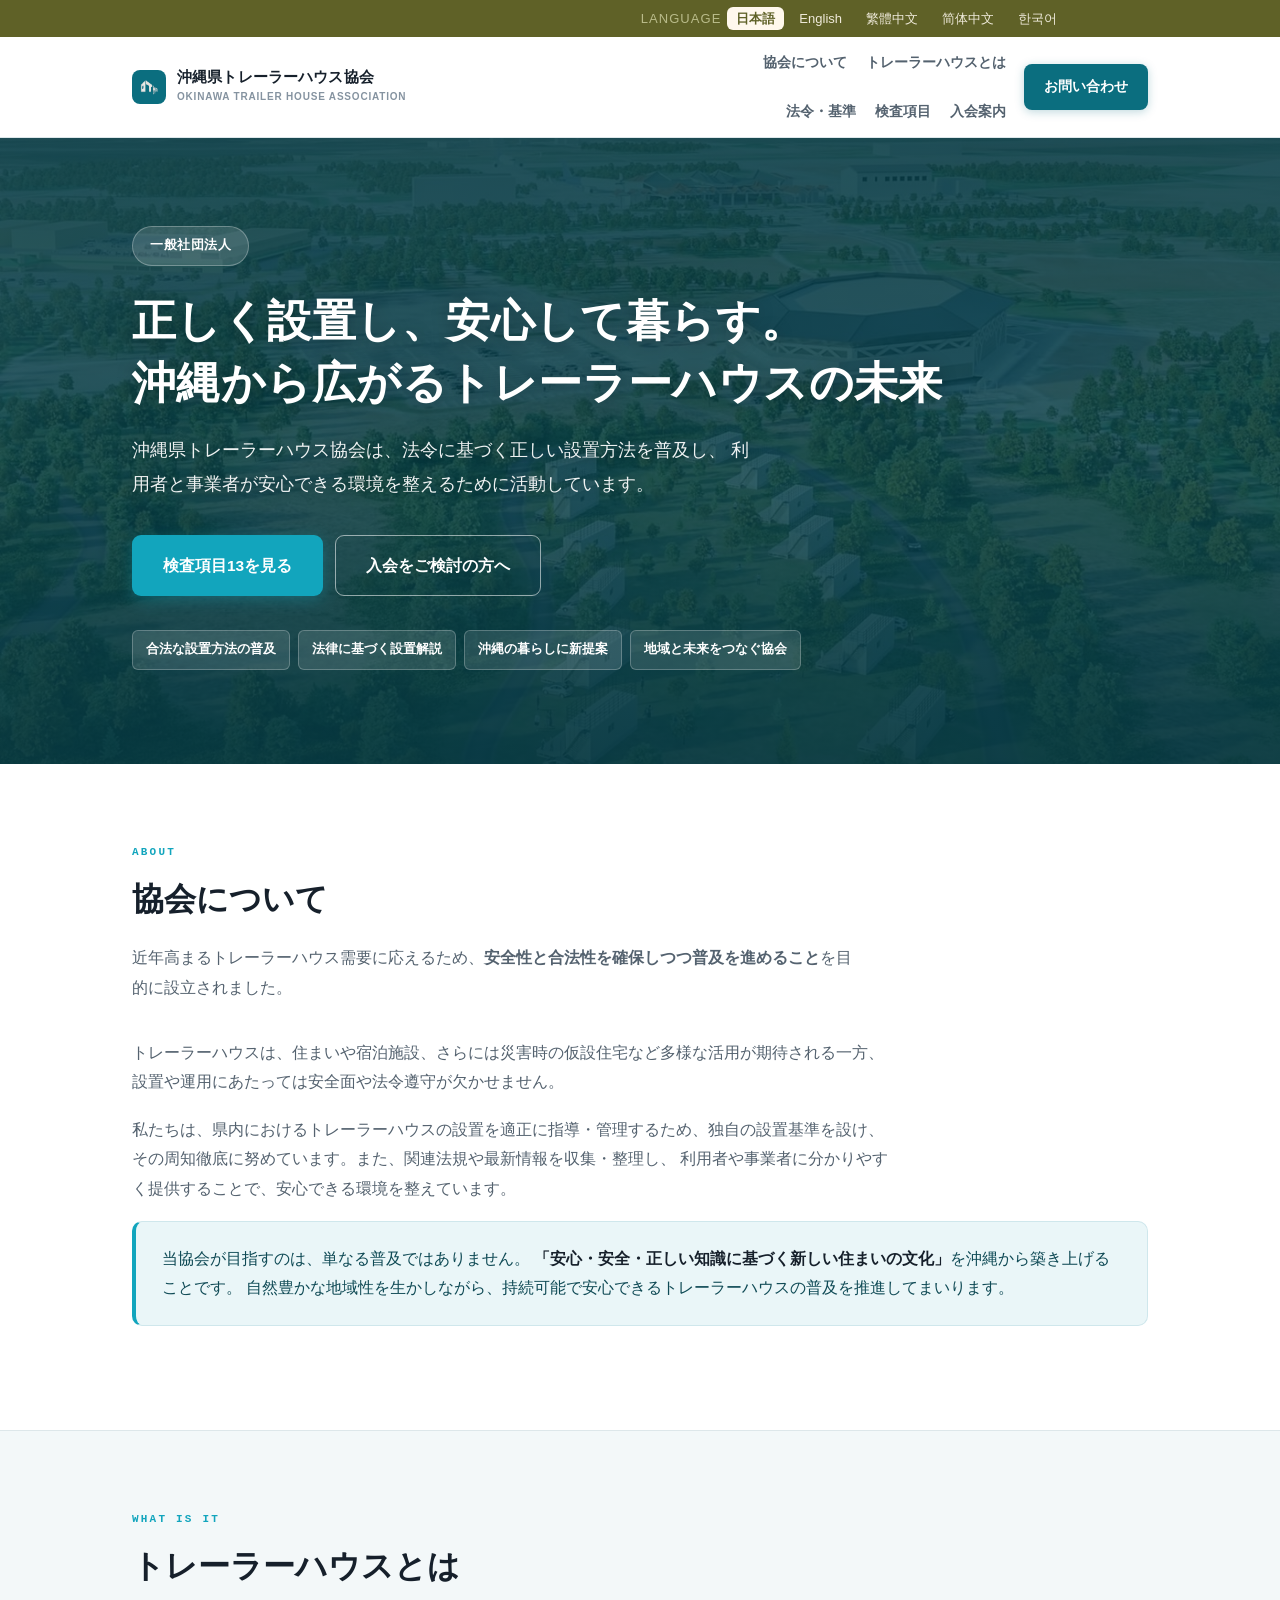
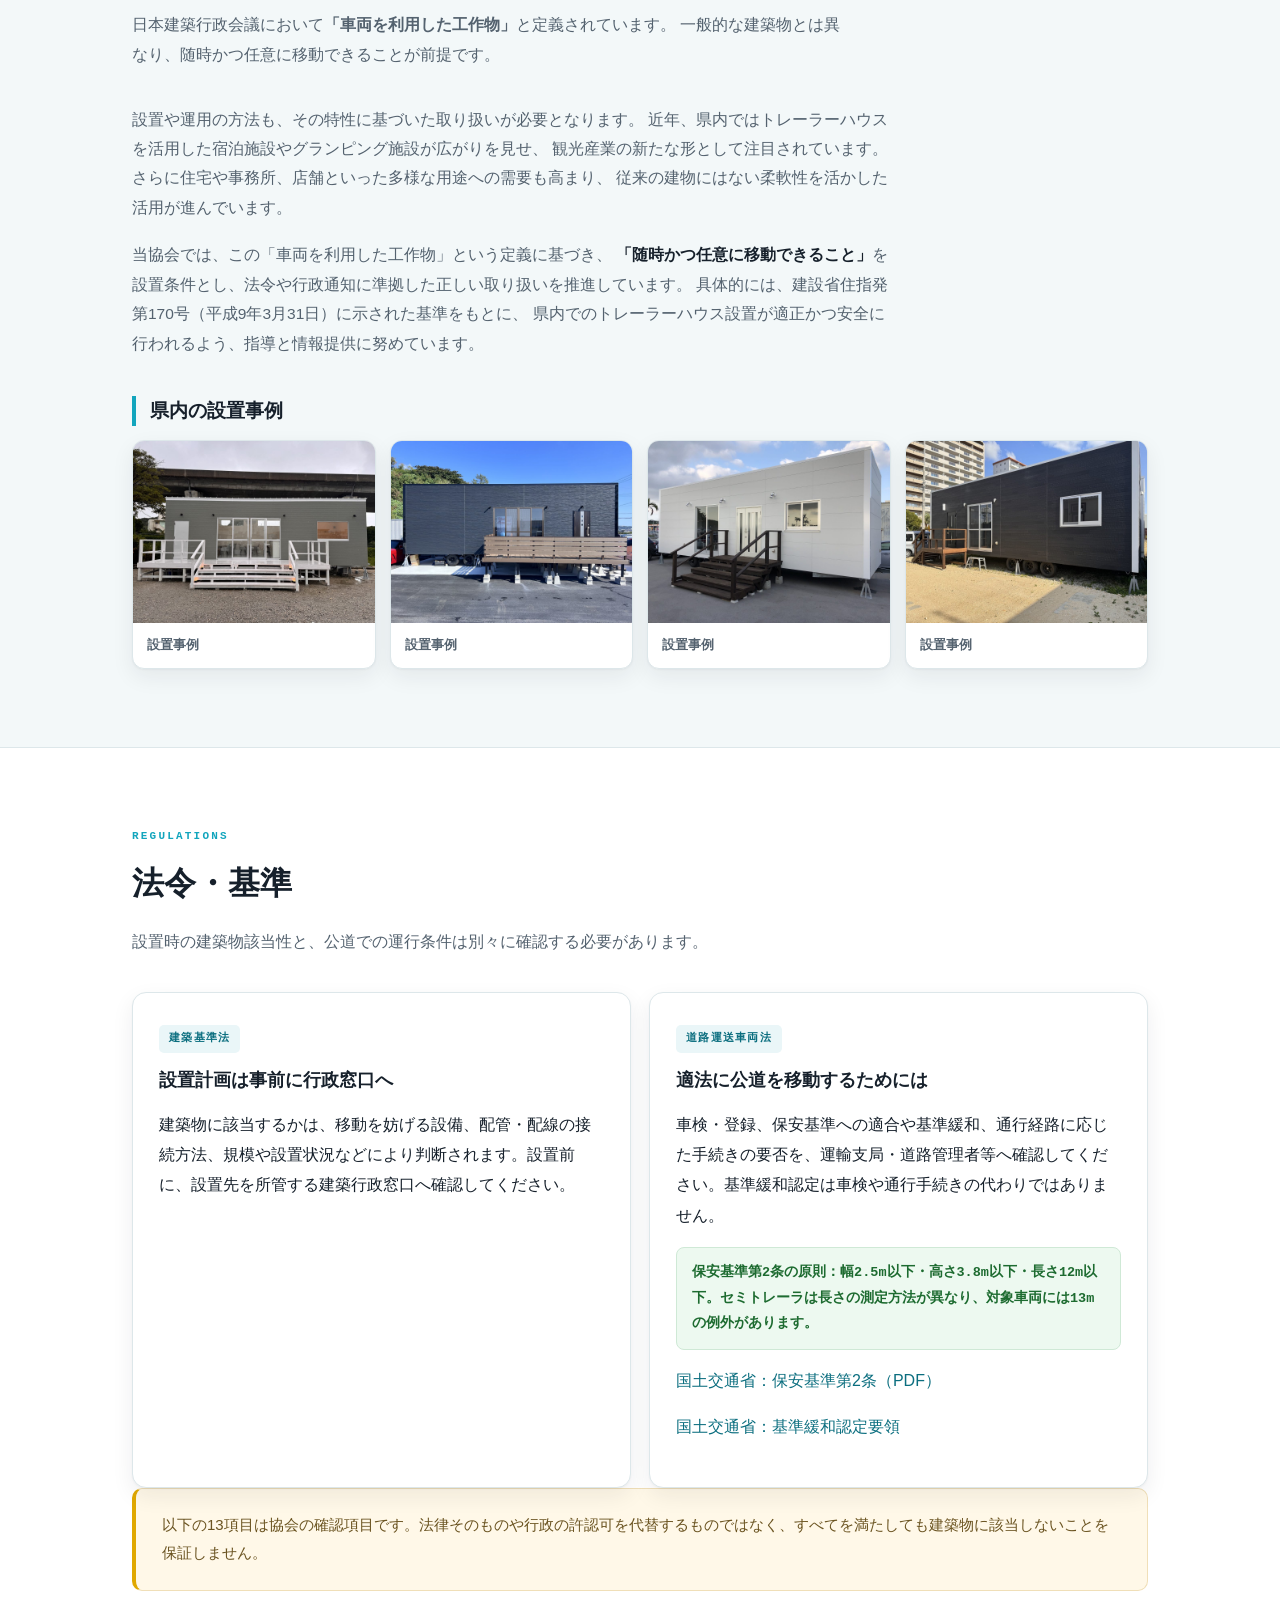
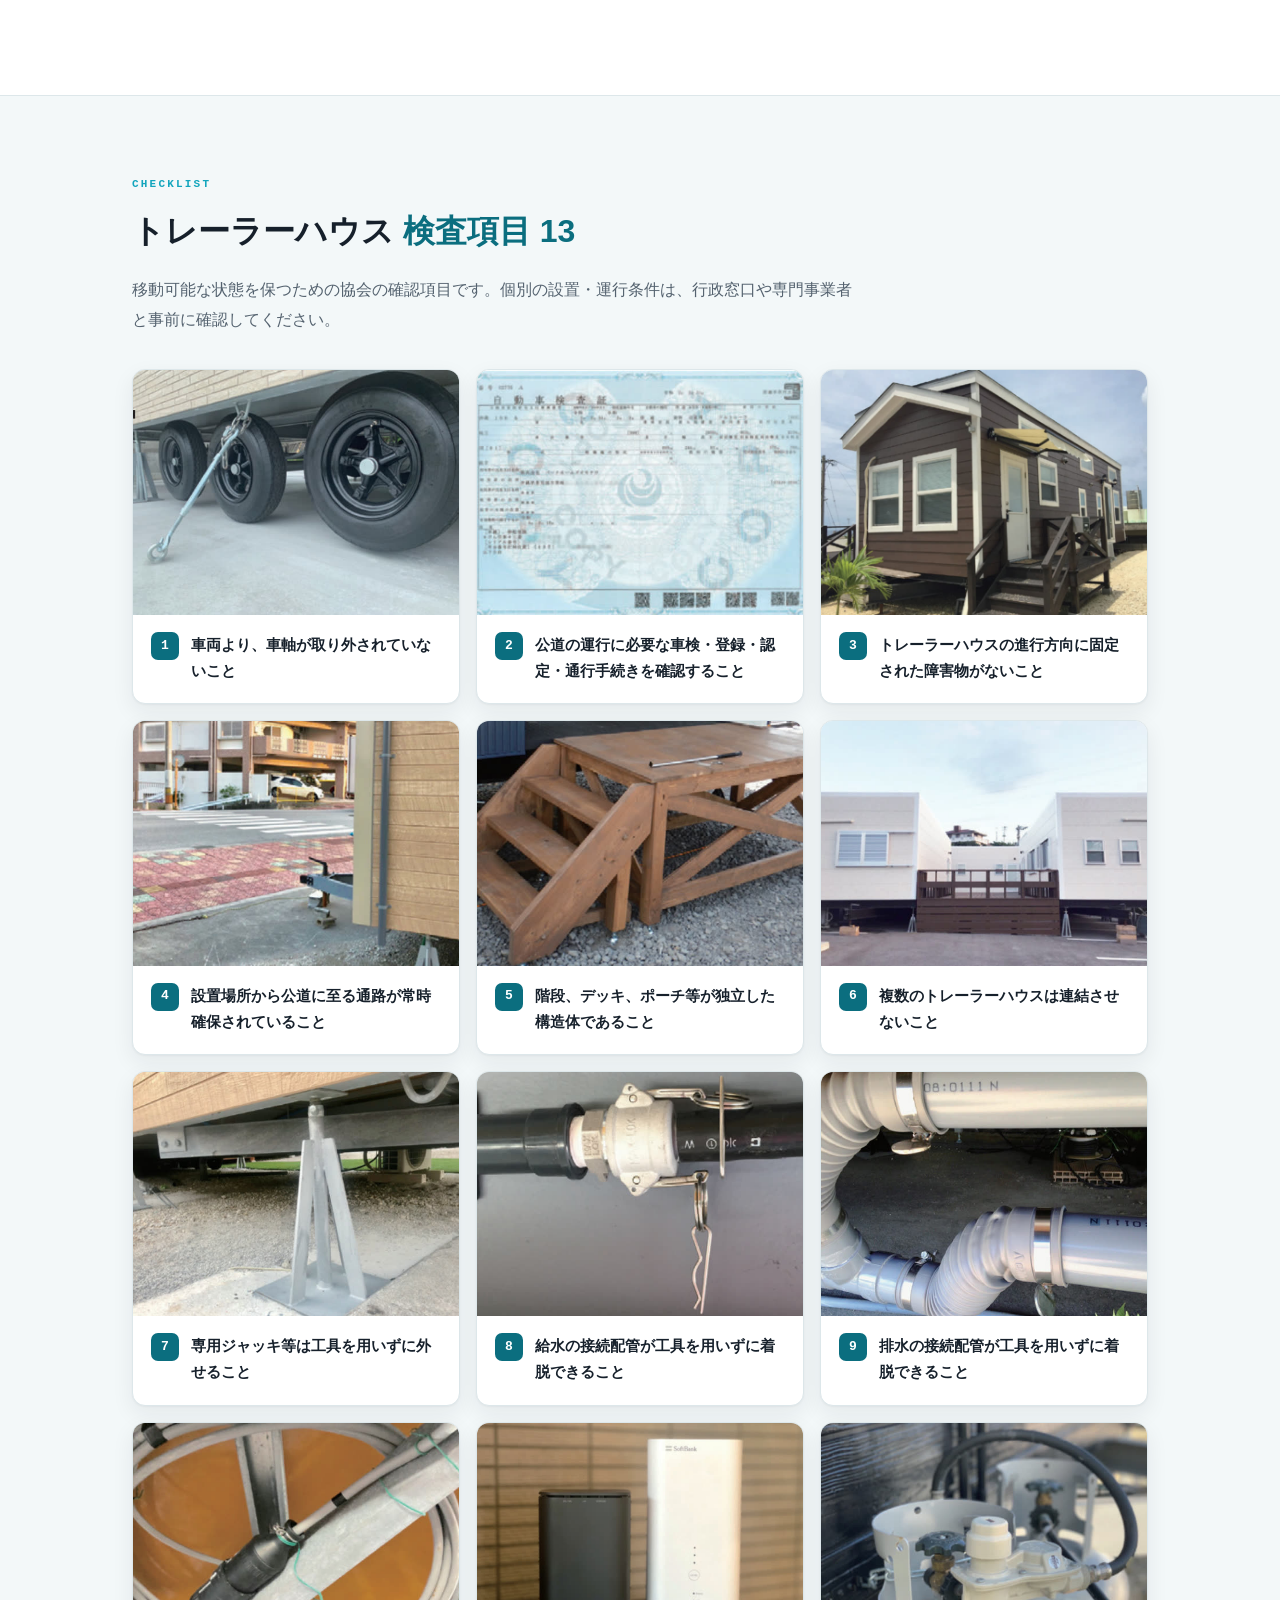
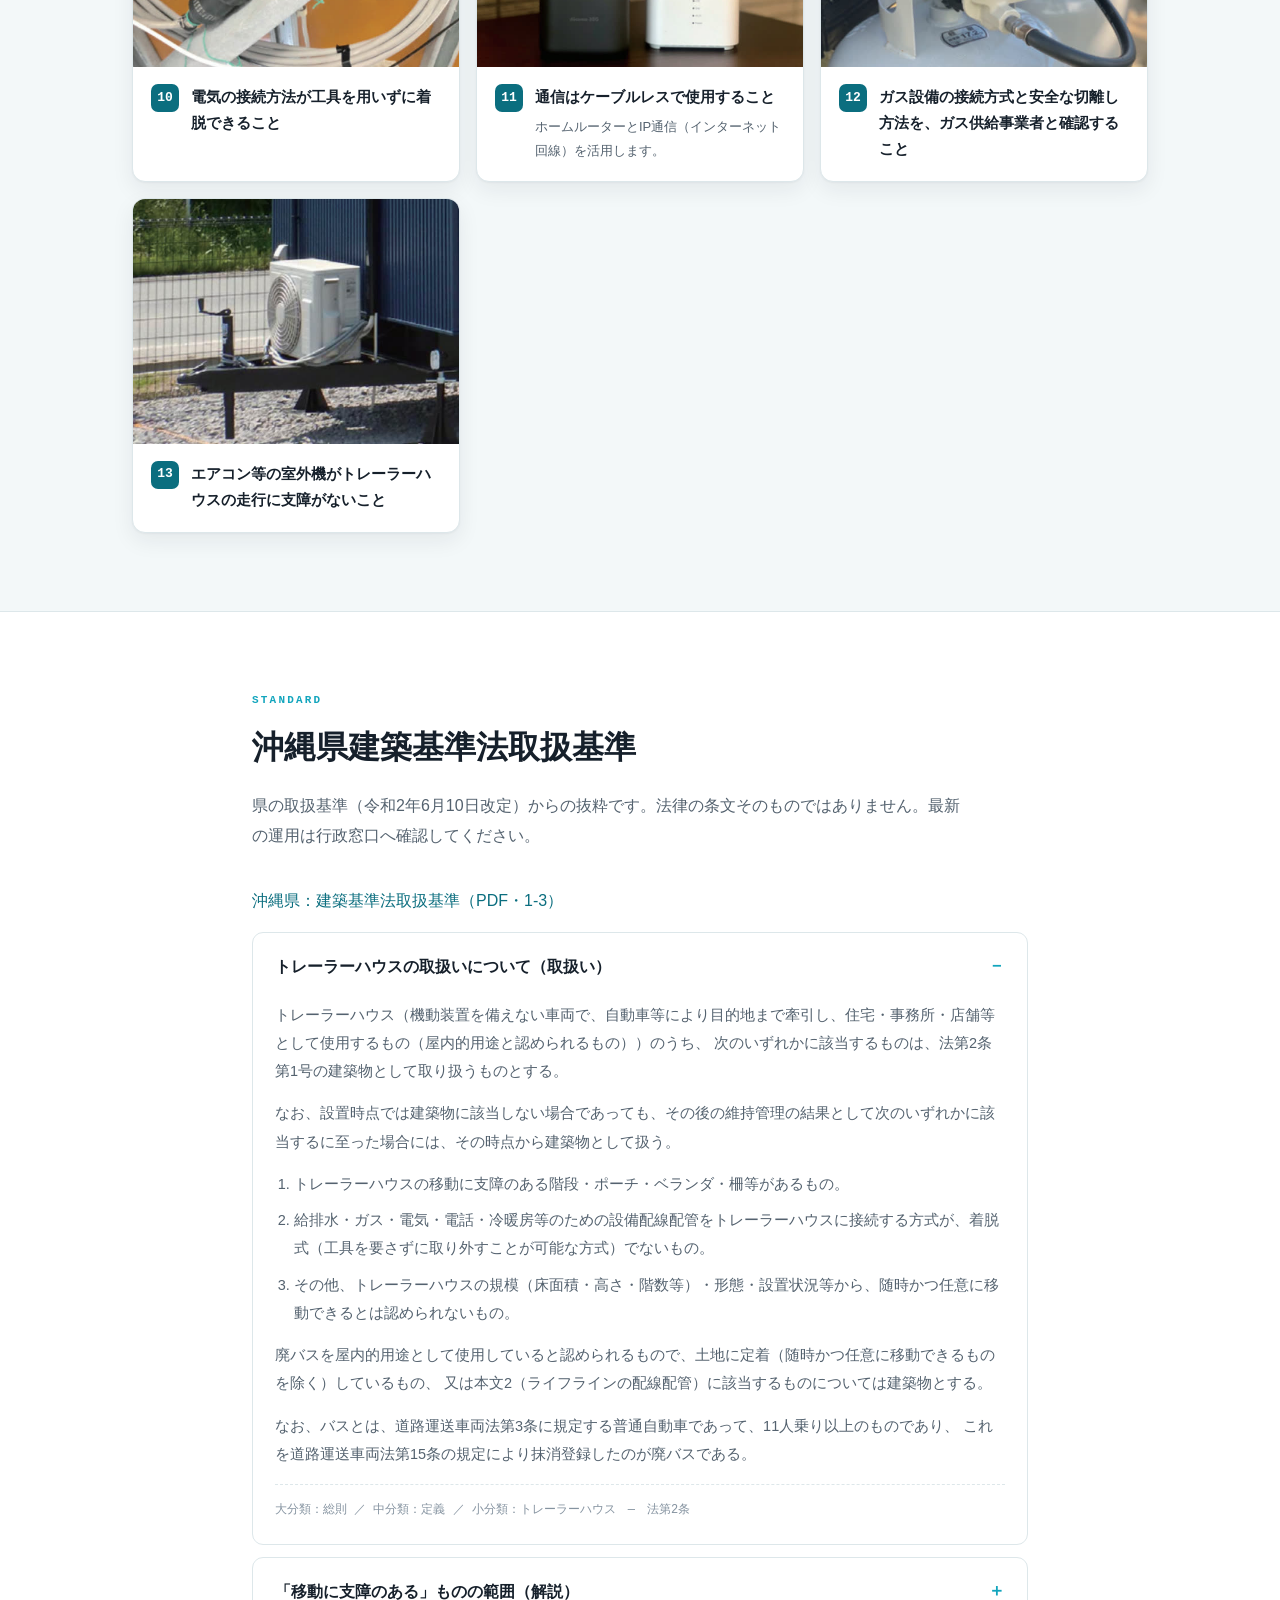
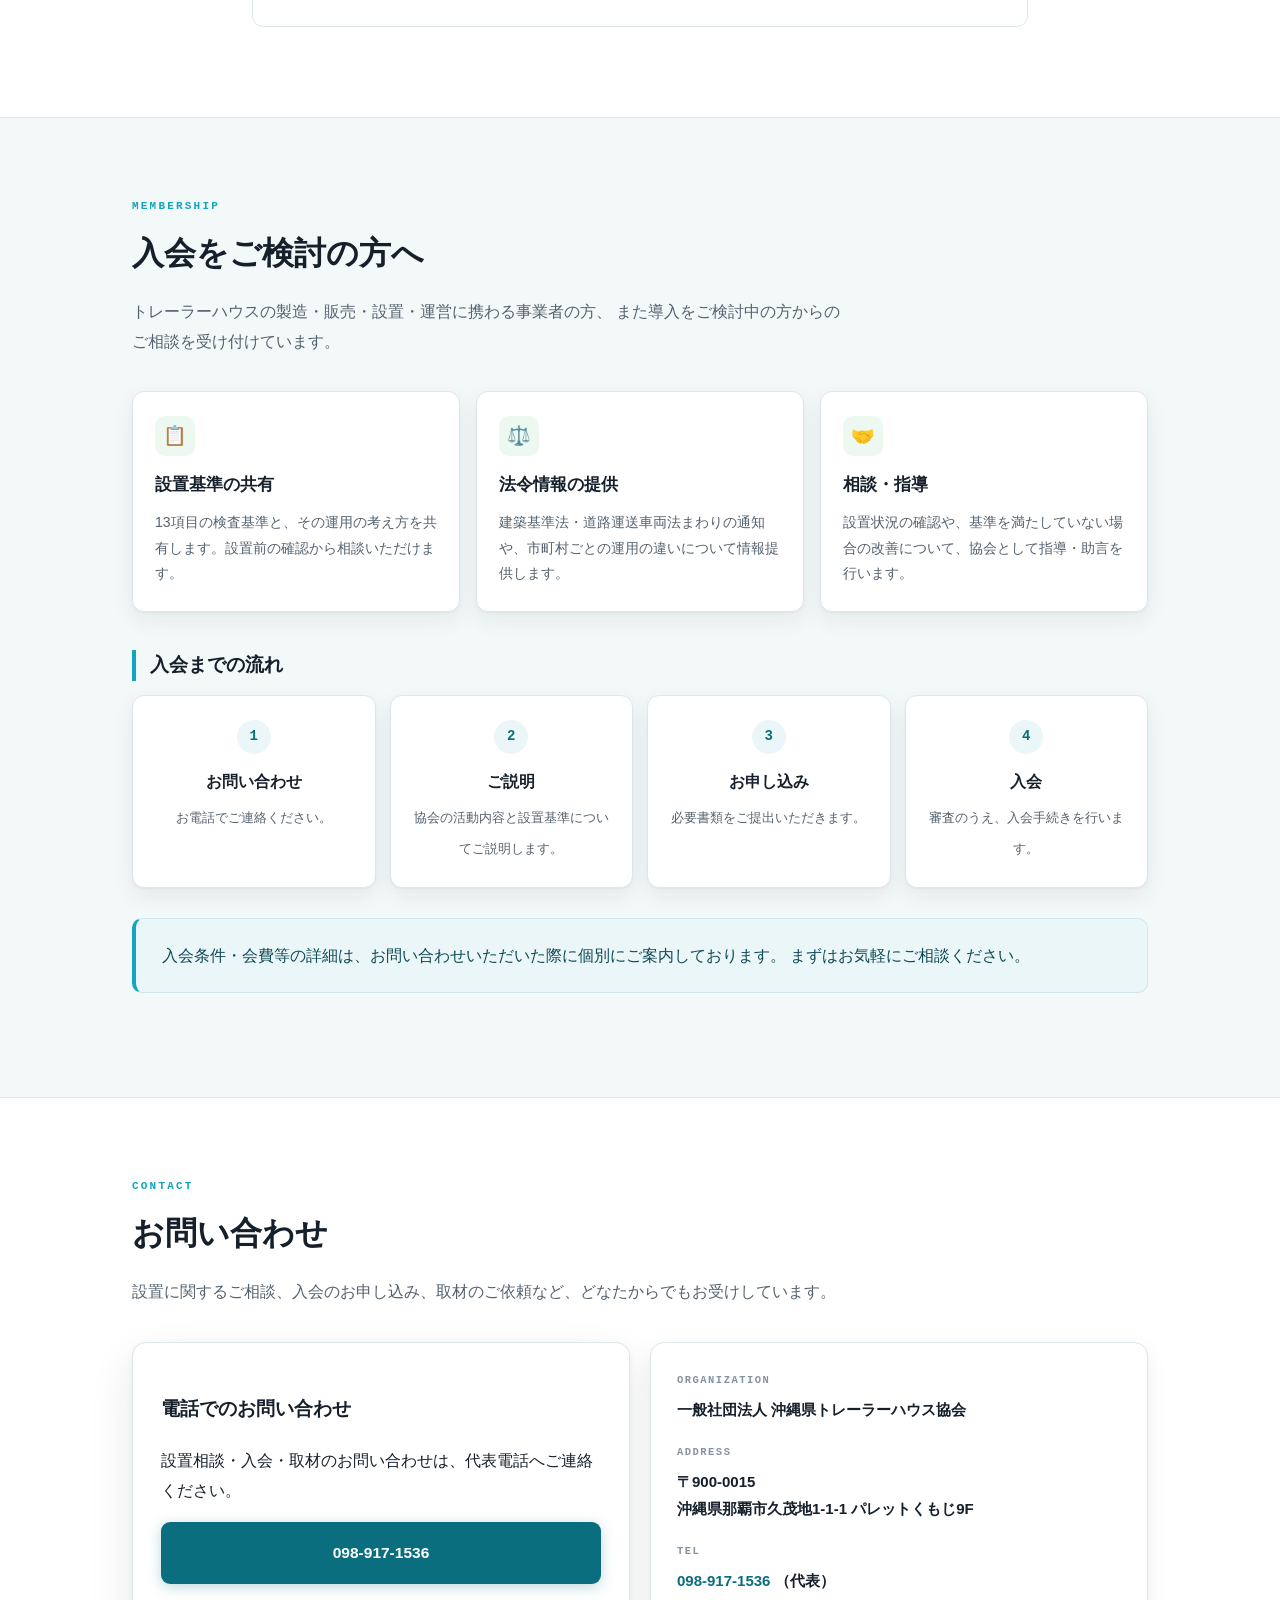
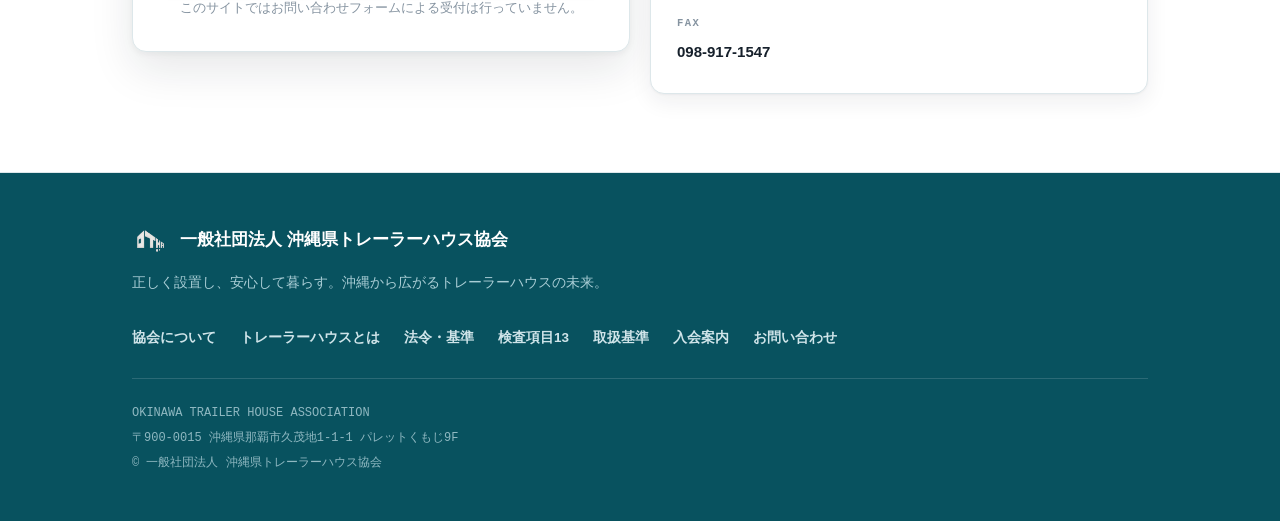
==== commit ba73d942: "県内の設置事例の写真を差し替える（2026-10-13受領分の4枚） Co-Authored-By: Claude Opus 5.5 <noreply@anthropic.com>" ====
--- a/index.html
+++ b/index.html
@@ -24,7 +24,6 @@
 <meta property="og:locale:alternate" content="zh_TW">
 <meta property="og:locale:alternate" content="zh_CN">
 <meta property="og:locale:alternate" content="ko_KR">
-<meta name="robots" content="noindex,nofollow">
 <!--i18n:alt:end-->
 </head>
 <body>
@@ -134,10 +133,10 @@
 
     <h3 class="sub">県内の設置事例</h3>
     <div class="gallery">
-      <figure><img src="/assets/img/house-modern.jpg" alt="設置されたトレーラーハウス"><figcaption>設置事例</figcaption></figure>
-      <figure><img src="/assets/img/house-brick.jpg" alt="連棟で設置されたトレーラーハウス"><figcaption>設置事例</figcaption></figure>
-      <figure><img src="/assets/img/house-modern2.jpg" alt="設置されたトレーラーハウス"><figcaption>設置事例</figcaption></figure>
-      <figure><img src="/assets/img/house-brick2.jpg" alt="連棟で設置されたトレーラーハウス"><figcaption>設置事例</figcaption></figure>
+      <figure><img src="/assets/img/case-01.jpg" alt="設置されたトレーラーハウス"><figcaption>設置事例</figcaption></figure>
+      <figure><img src="/assets/img/case-02.jpg" alt="設置されたトレーラーハウス"><figcaption>設置事例</figcaption></figure>
+      <figure><img src="/assets/img/case-03.jpg" alt="設置されたトレーラーハウス"><figcaption>設置事例</figcaption></figure>
+      <figure><img src="/assets/img/case-04.jpg" alt="設置されたトレーラーハウス"><figcaption>設置事例</figcaption></figure>
     </div>
   </div>
 </section>
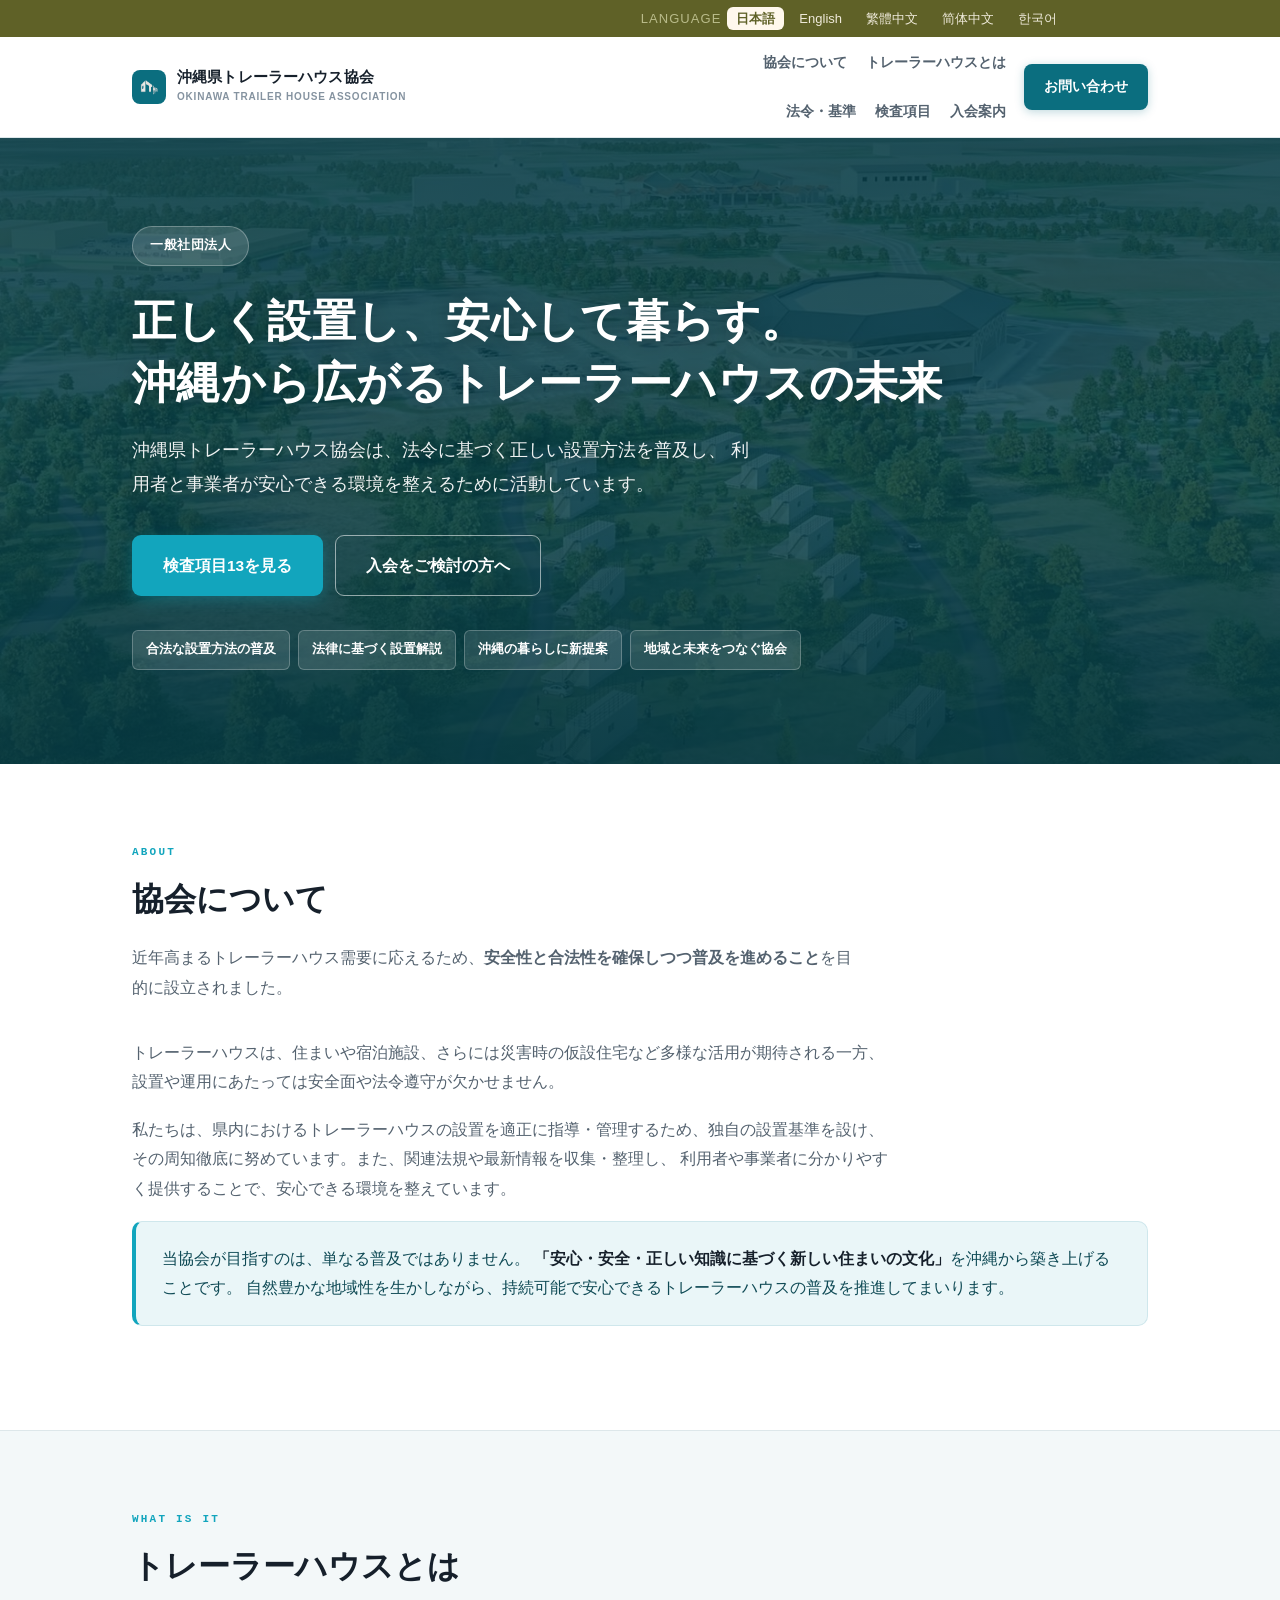
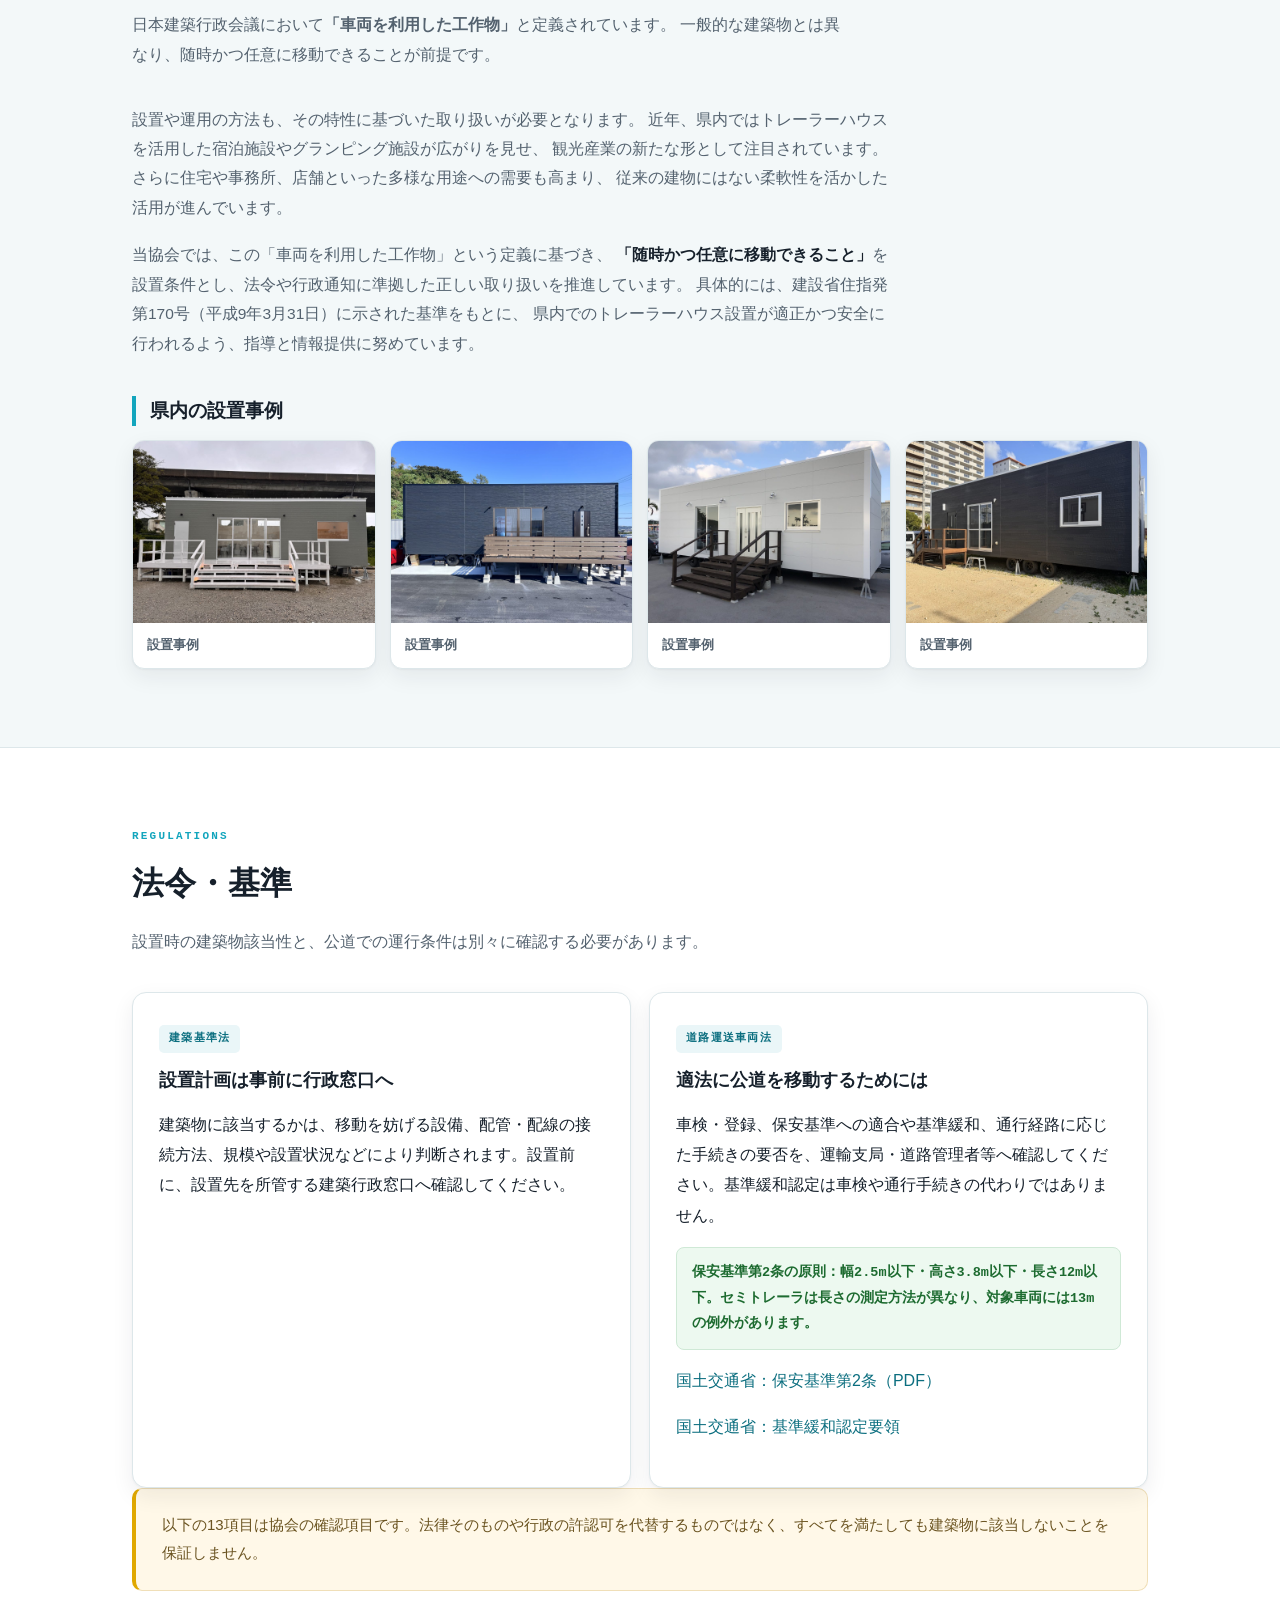
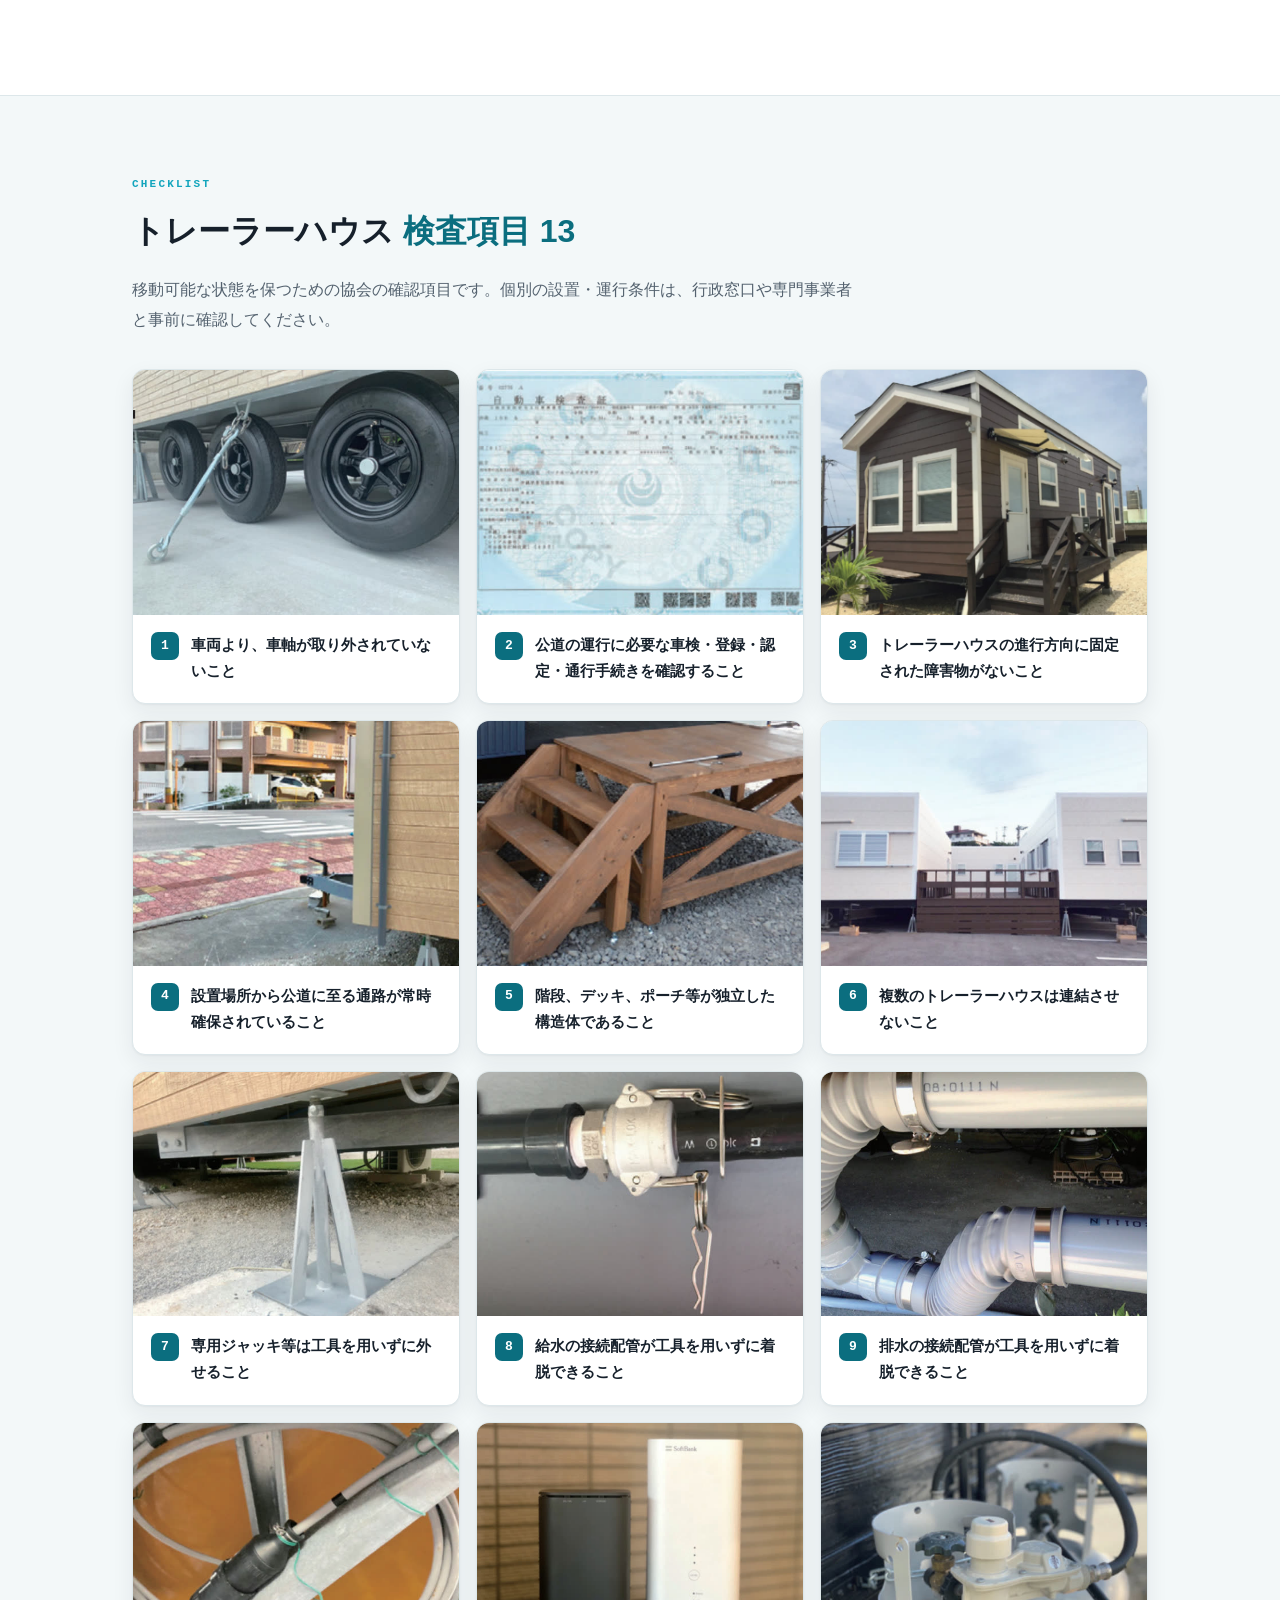
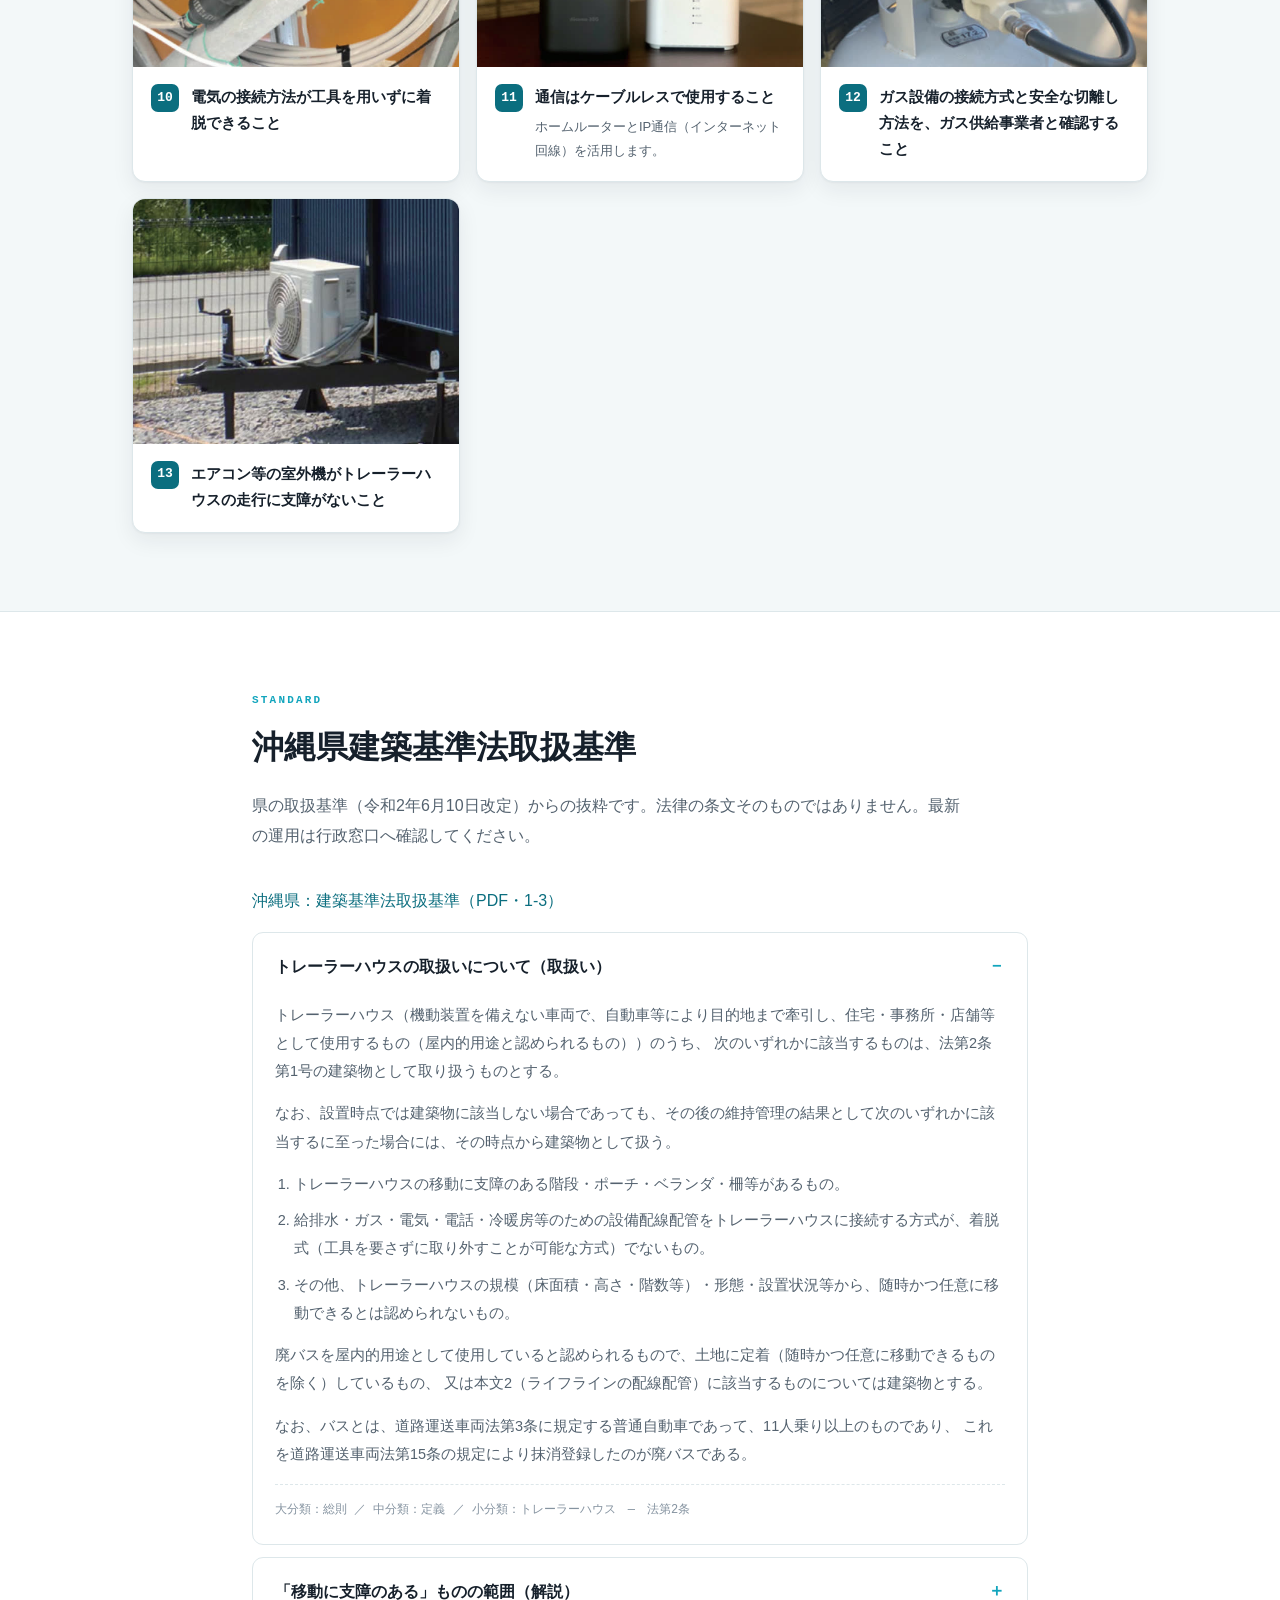
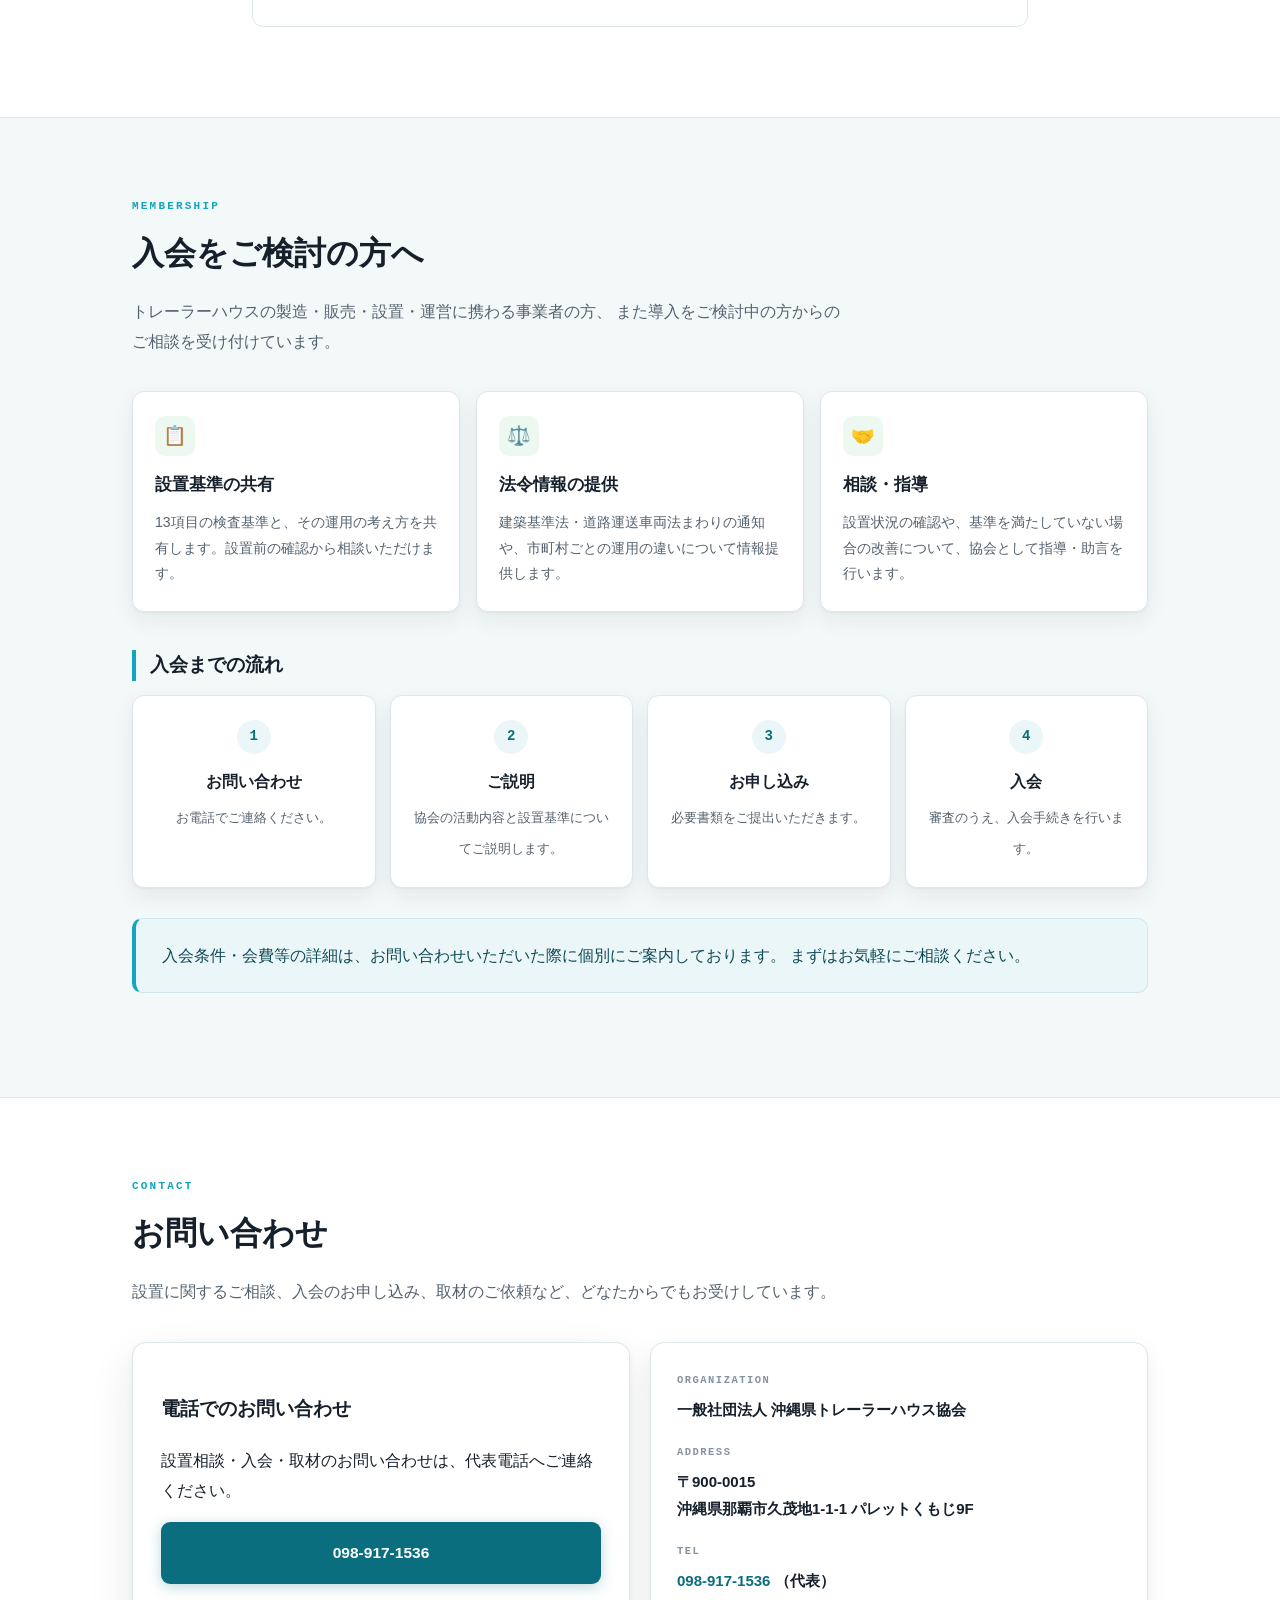
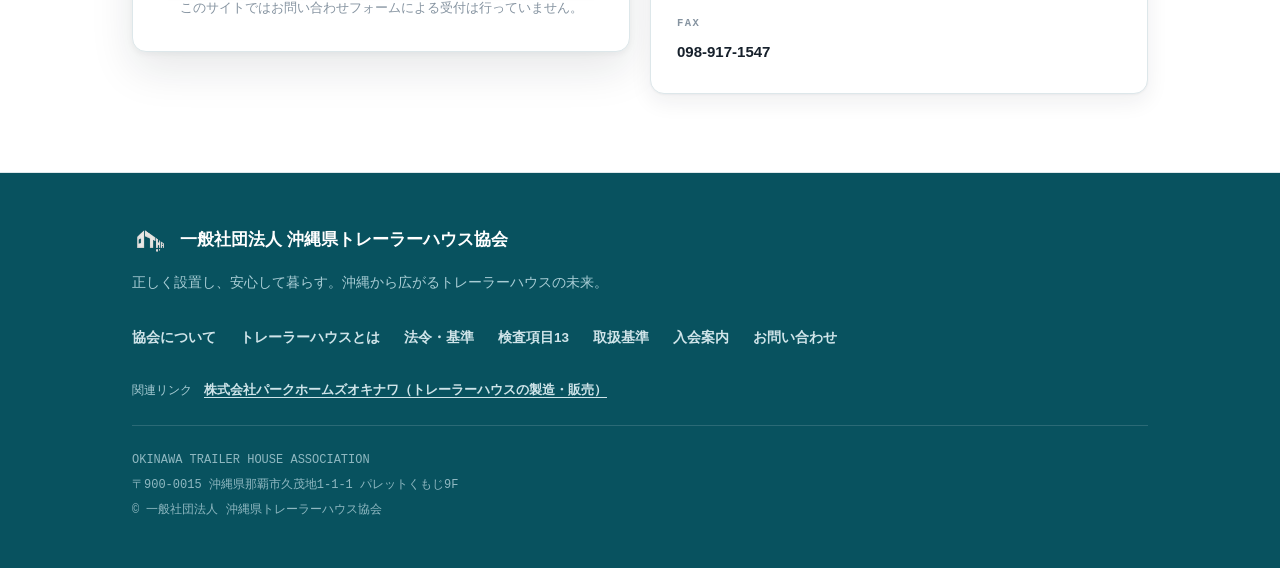
==== commit 3b77a8f1: "フッターに関連リンク（パークホームズオキナワ）を追加し、相互リンクにする Co-Authored-By: Claude Opus 5.5 <noreply@anthropic.com>" ====
--- a/index.html
+++ b/index.html
@@ -8,6 +8,13 @@
 <meta property="og:title" content="一般社団法人 沖縄県トレーラーハウス協会">
 <meta property="og:description" content="正しく設置し、安心して暮らす。沖縄から広がるトレーラーハウスの未来。">
 <meta property="og:type" content="website">
+<script type="application/ld+json">
+{"@context": "https://schema.org", "@type": "NGO", "@id": "https://trailer-okinawa.jp/#organization", "name": "一般社団法人 沖縄県トレーラーハウス協会", "alternateName": "OKINAWA TRAILER HOUSE ASSOCIATION", "url": "https://trailer-okinawa.jp/", "logo": "https://trailer-okinawa.jp/assets/img/logo.png", "description": "沖縄県トレーラーハウス協会は、法令に基づく正しい設置方法の普及に取り組む一般社団法人です。建築基準法上の取扱い、公道移動の要件、13項目の検査基準を公開しています。", "telephone": "098-917-1536", "faxNumber": "098-917-1547", "address": {"@type": "PostalAddress", "streetAddress": "久茂地1-1-1 パレットくもじ9F", "addressLocality": "那覇市", "addressRegion": "沖縄県", "postalCode": "900-0015", "addressCountry": "JP"}, "areaServed": "沖縄県"}
+</script>
+<script type="application/ld+json">
+{"@context": "https://schema.org", "@type": "WebSite", "@id": "https://trailer-okinawa.jp/#website", "name": "一般社団法人 沖縄県トレーラーハウス協会", "url": "https://trailer-okinawa.jp/", "inLanguage": "ja", "publisher": {"@id": "https://trailer-okinawa.jp/#organization"}}
+</script>
+<meta property="og:image" content="https://trailer-okinawa.jp/assets/img/hero-aerial.jpg">
 <link rel="stylesheet" href="/assets/site.css">
 
 
@@ -413,6 +420,7 @@
       <li><a href="#join">入会案内</a></li>
       <li><a href="#contact">お問い合わせ</a></li>
     </ul>
+    <p class="flink"><span>関連リンク</span><a href="https://parkhomes-okinawa.com/" target="_blank" rel="noopener">株式会社パークホームズオキナワ（トレーラーハウスの製造・販売）</a></p>
     <p class="fmeta">
       OKINAWA TRAILER HOUSE ASSOCIATION<br>
       <span>〒900-0015 沖縄県那覇市久茂地1-1-1 パレットくもじ9F</span><br>
--- a/assets/site.css
+++ b/assets/site.css
@@ -214,6 +214,10 @@
 footer ul{list-style:none;display:flex;flex-wrap:wrap;gap:10px 24px;margin:0 0 26px;padding:0}
 footer ul a{color:#cfe4e9;font-size:13.5px;font-weight:700}
 footer ul a:hover{color:#fff}
+footer .flink{font-size:13px;margin:0 0 22px;color:#a9cdd5}
+footer .flink span{margin-right:12px;font-size:12px}
+footer .flink a{color:#cfe4e9;font-weight:700;text-decoration:underline;text-underline-offset:3px}
+footer .flink a:hover{color:#fff}
 footer .fmeta{font-family:var(--mono);font-size:12px;color:#8fb8c1;line-height:2.1;margin:0;
   border-top:1px solid rgba(255,255,255,.14);padding-top:22px}
 
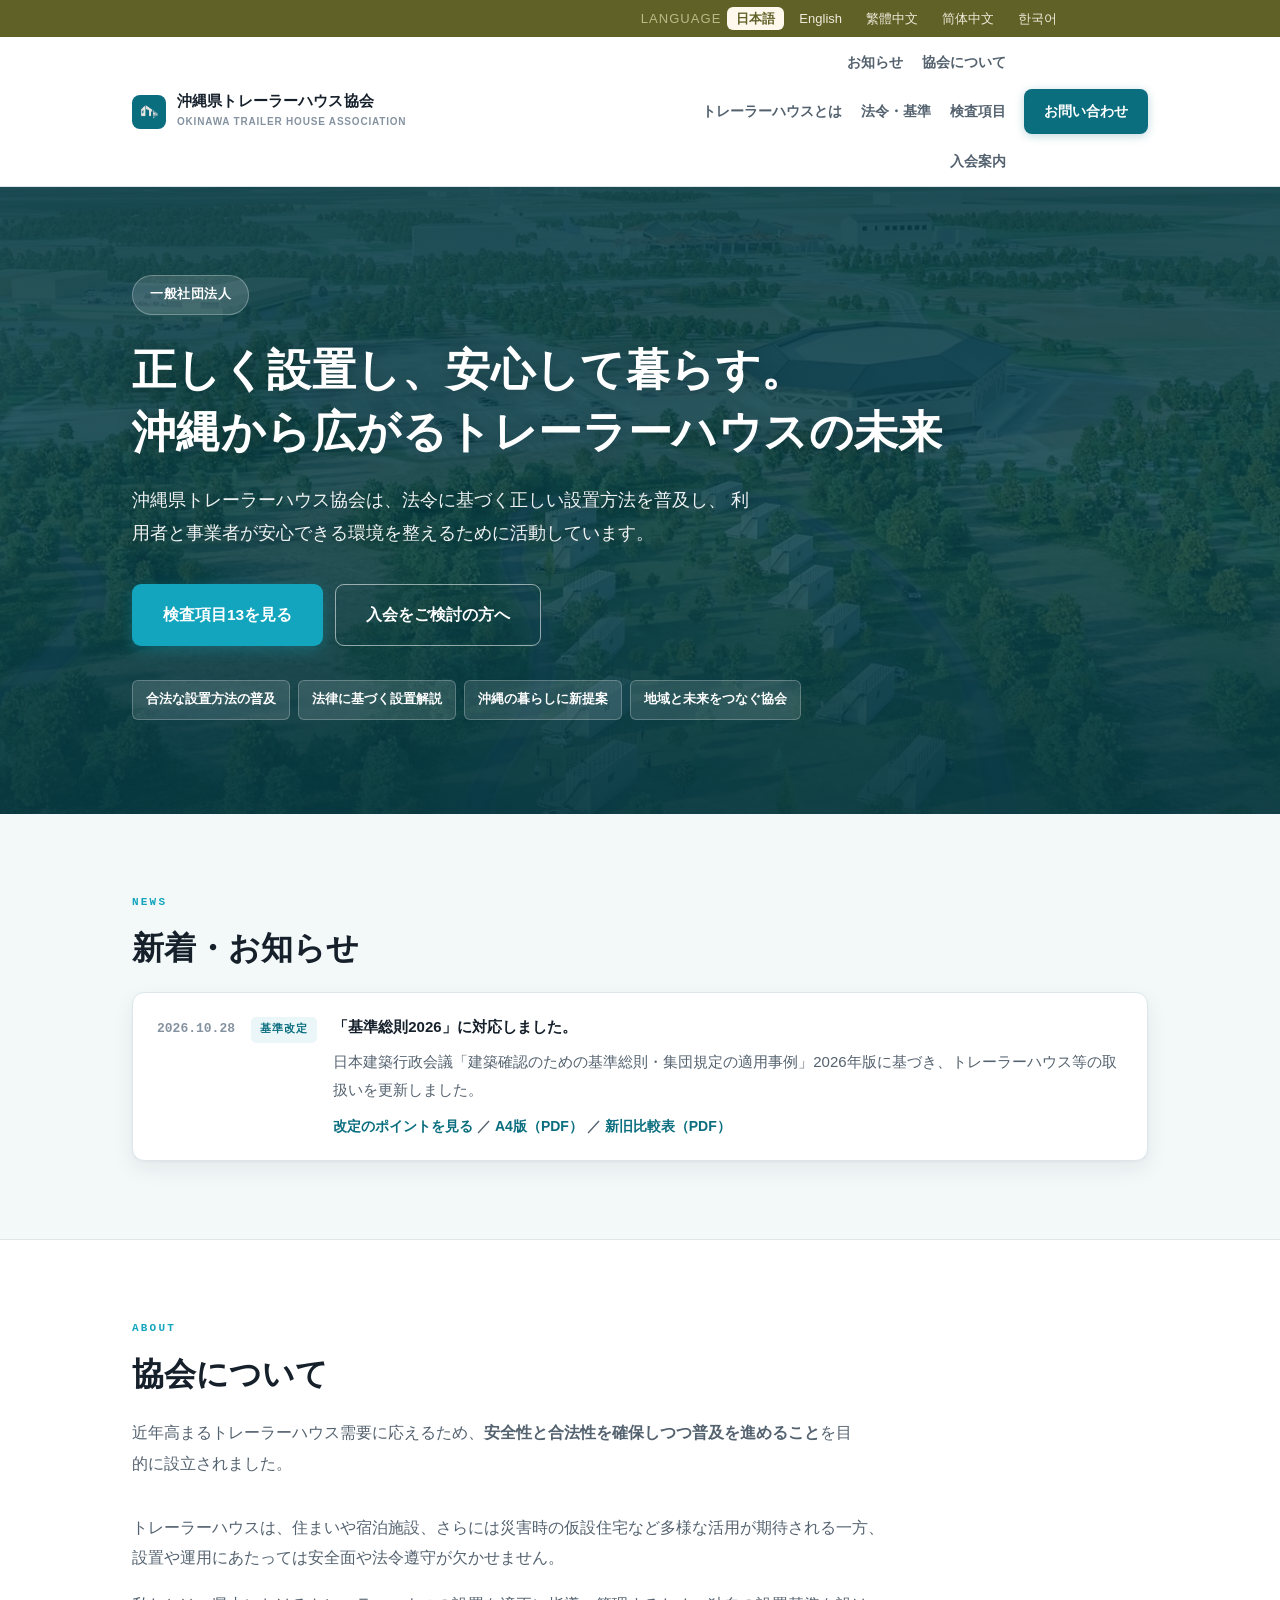
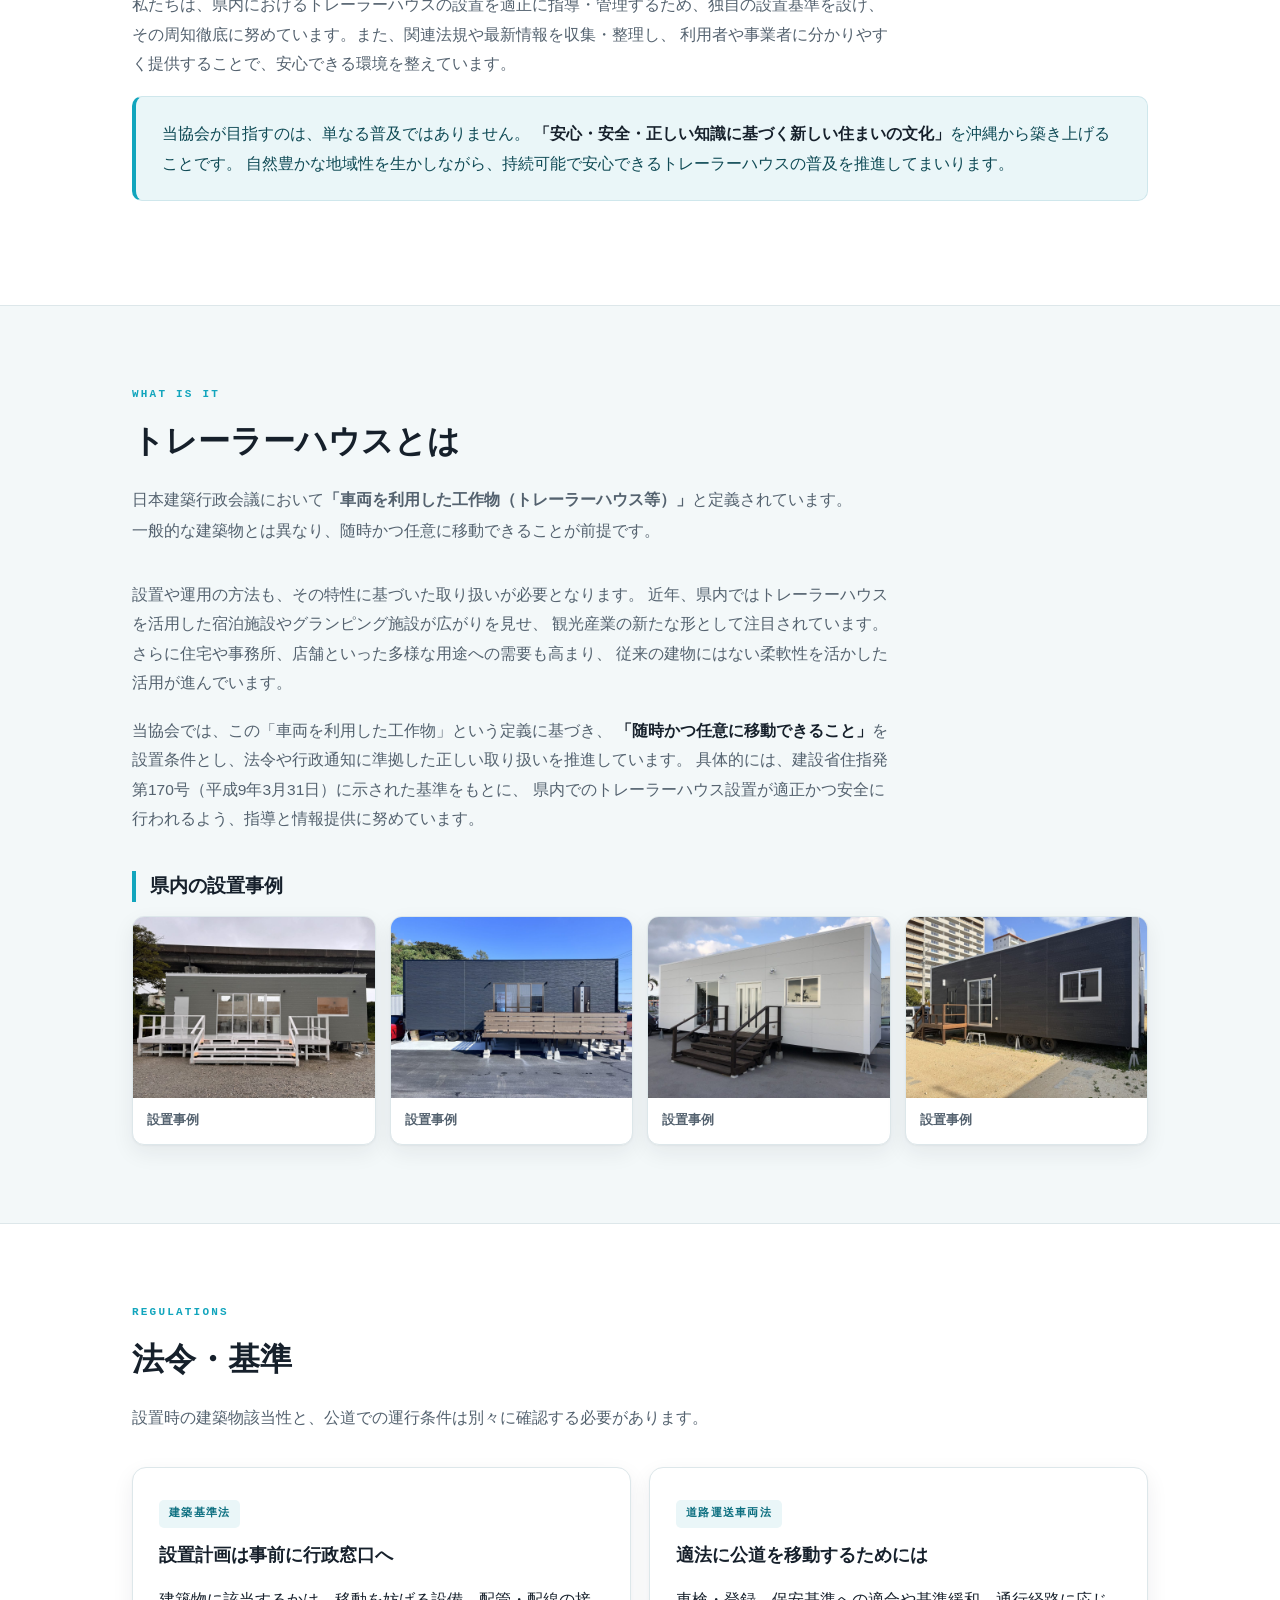
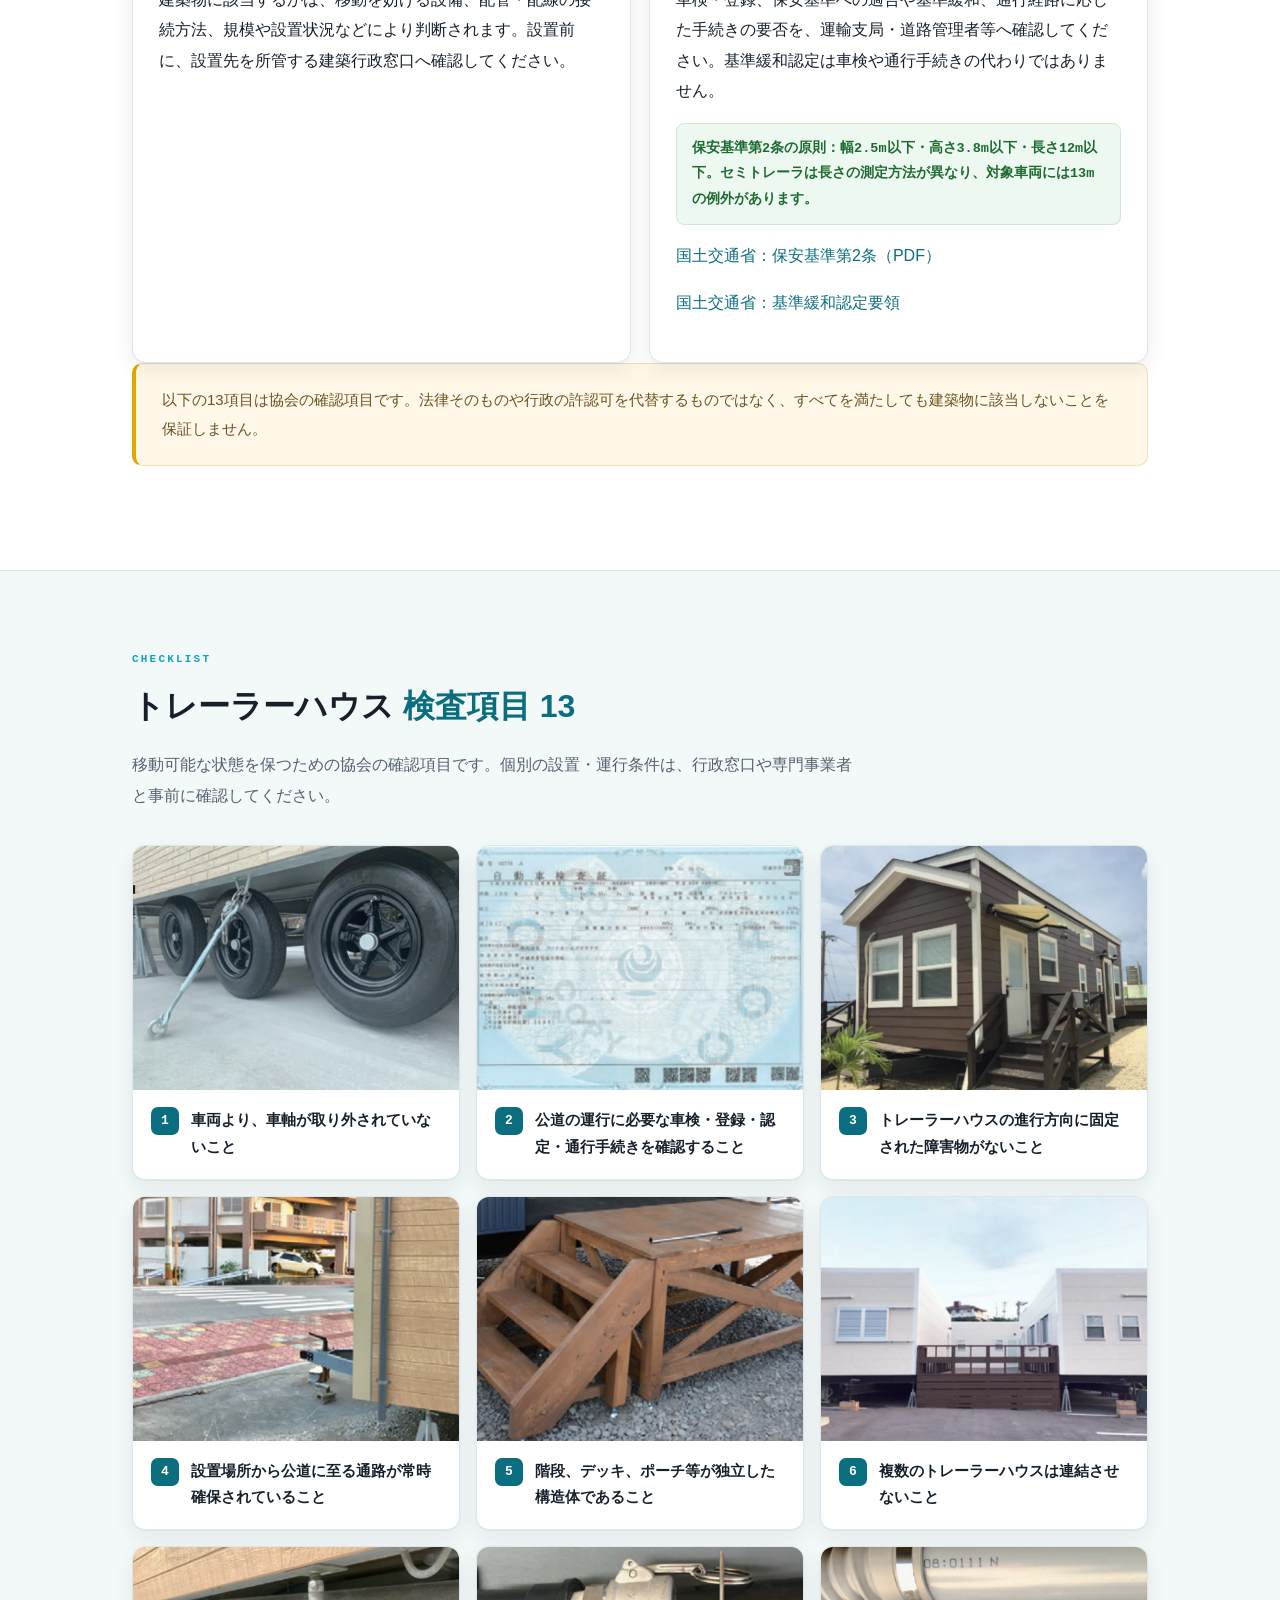
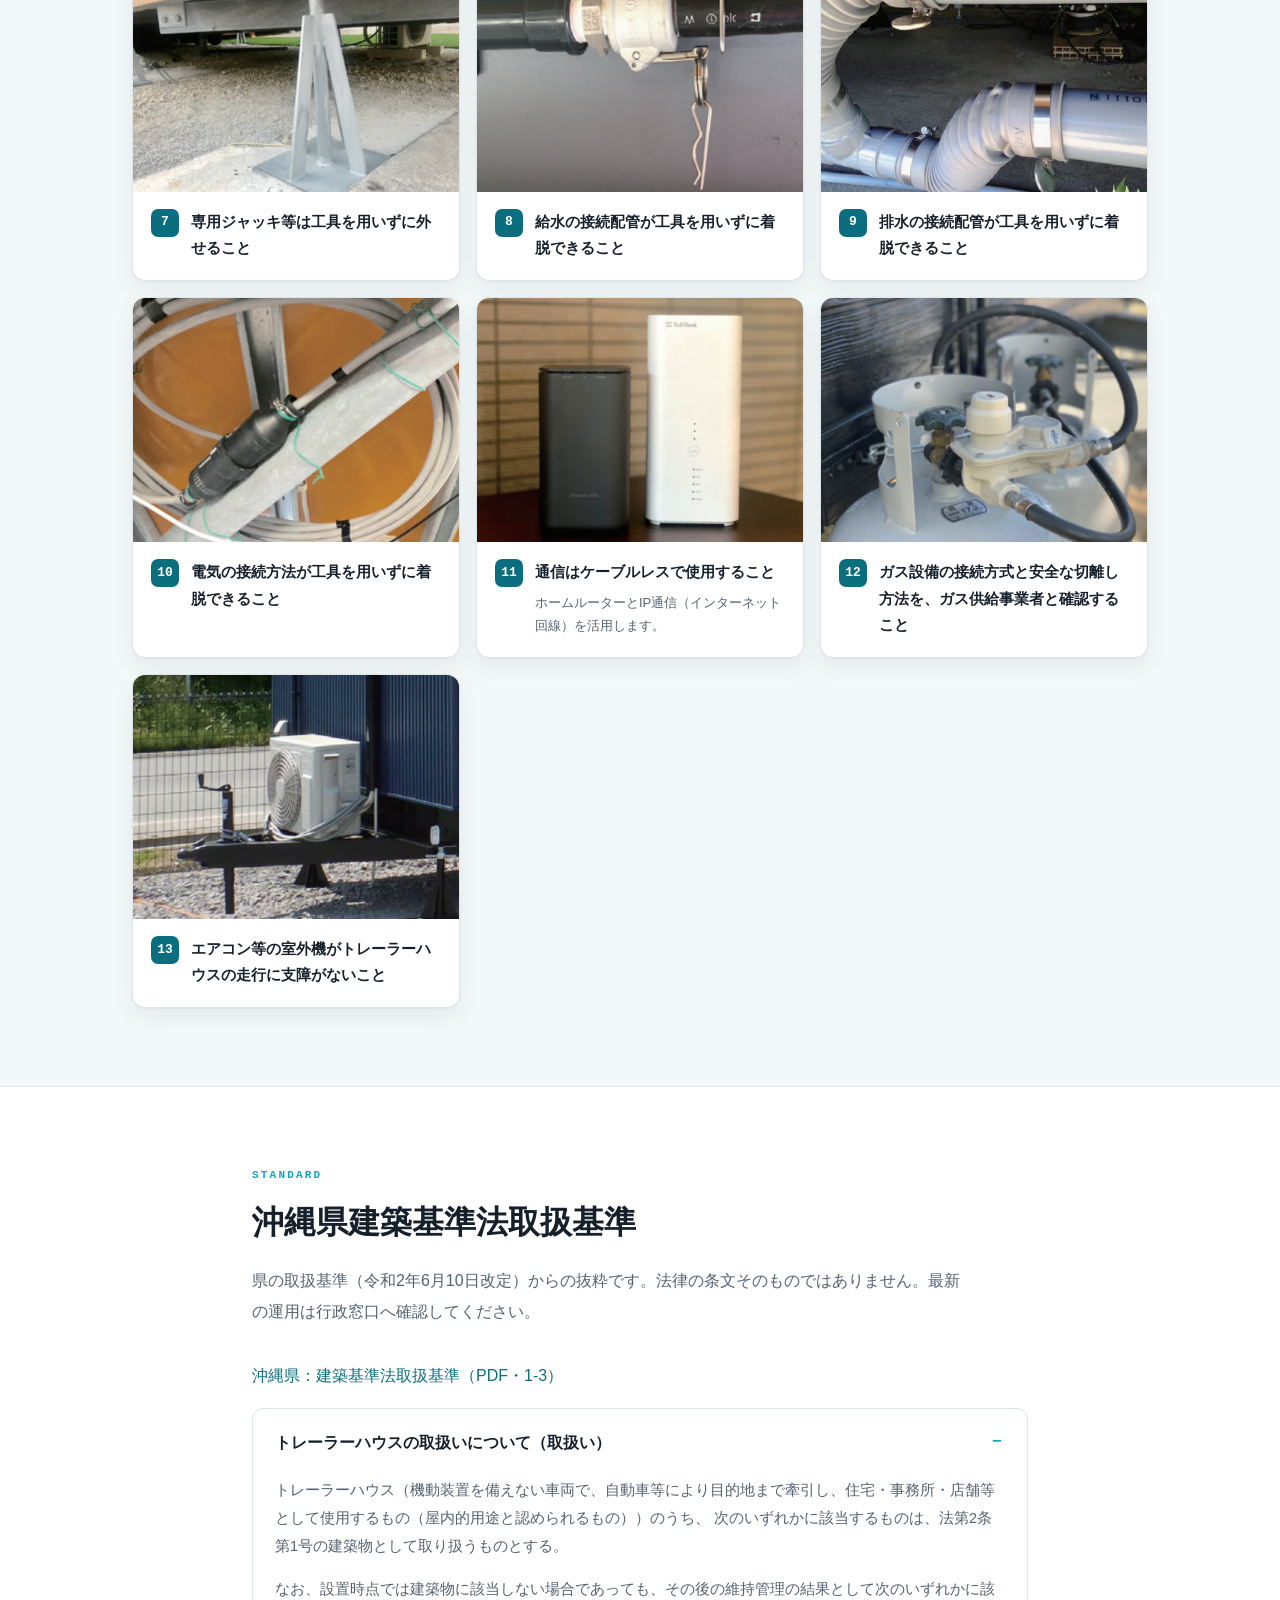
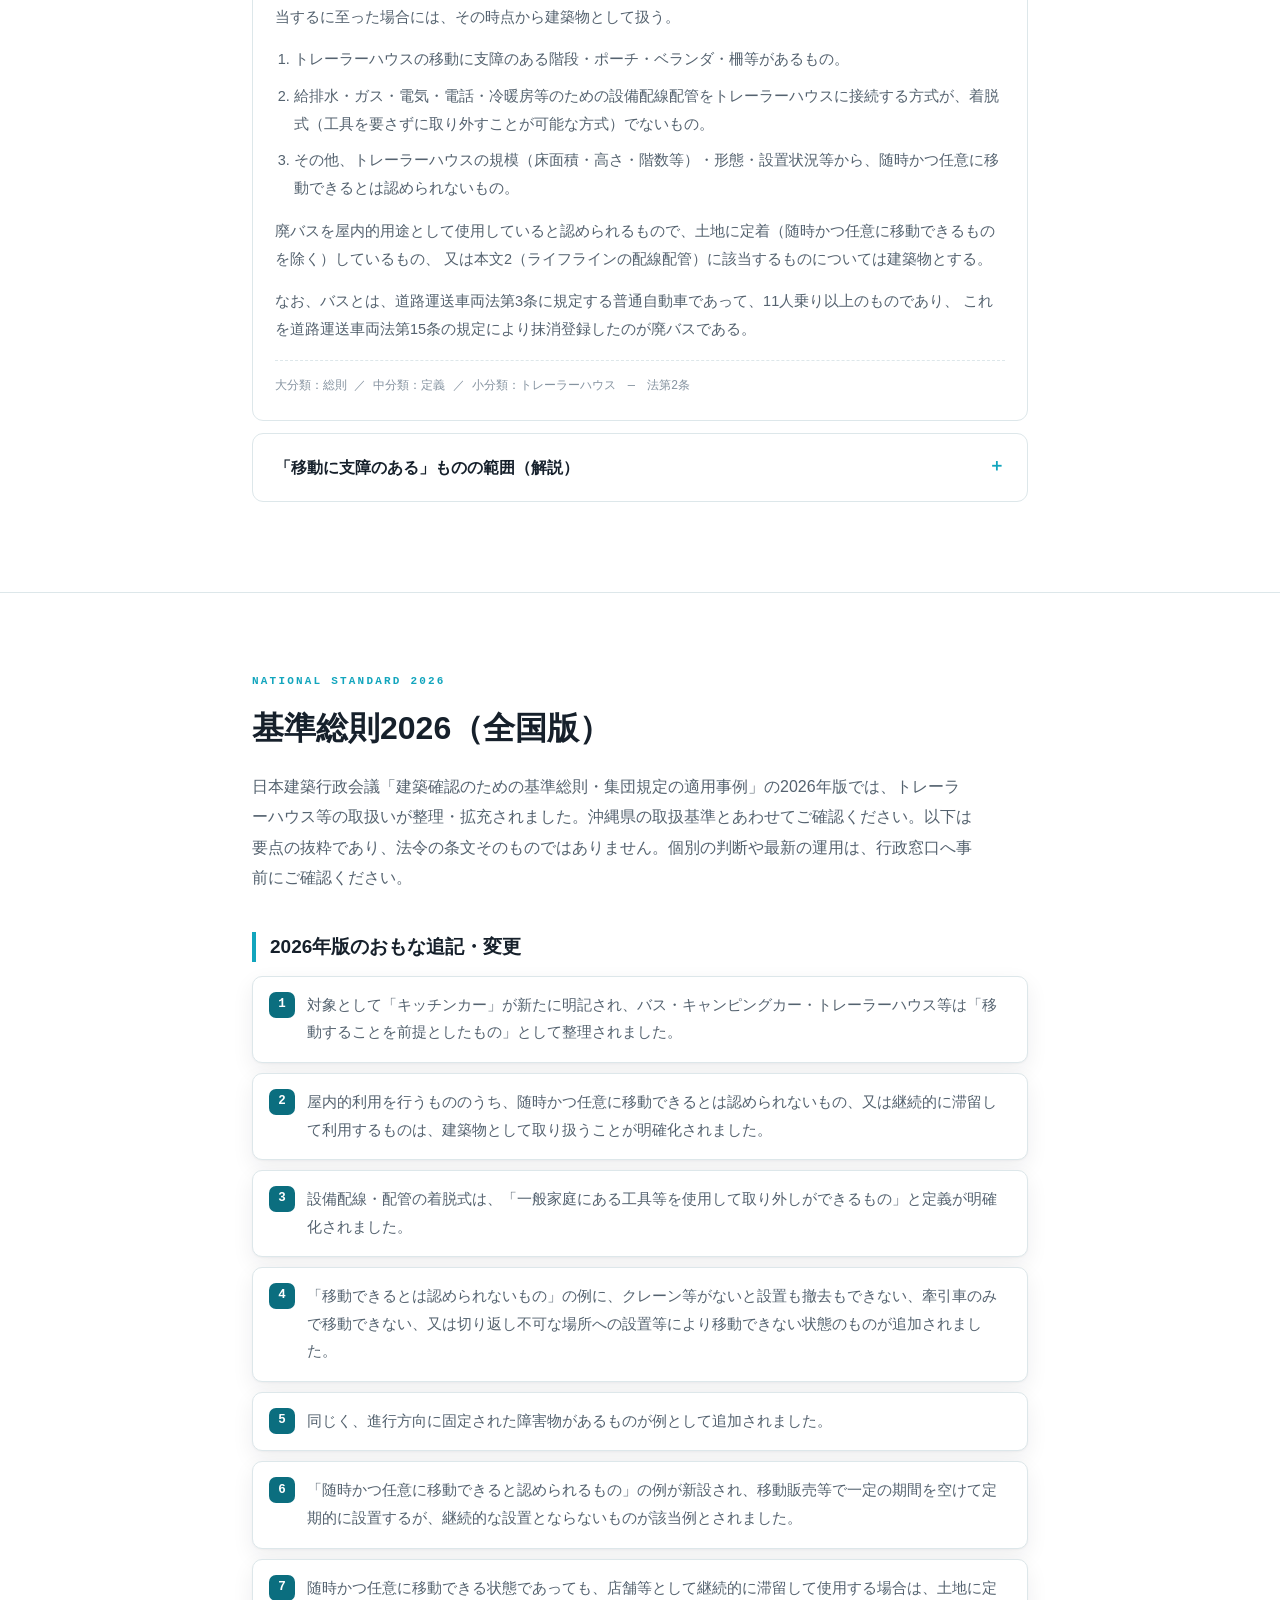
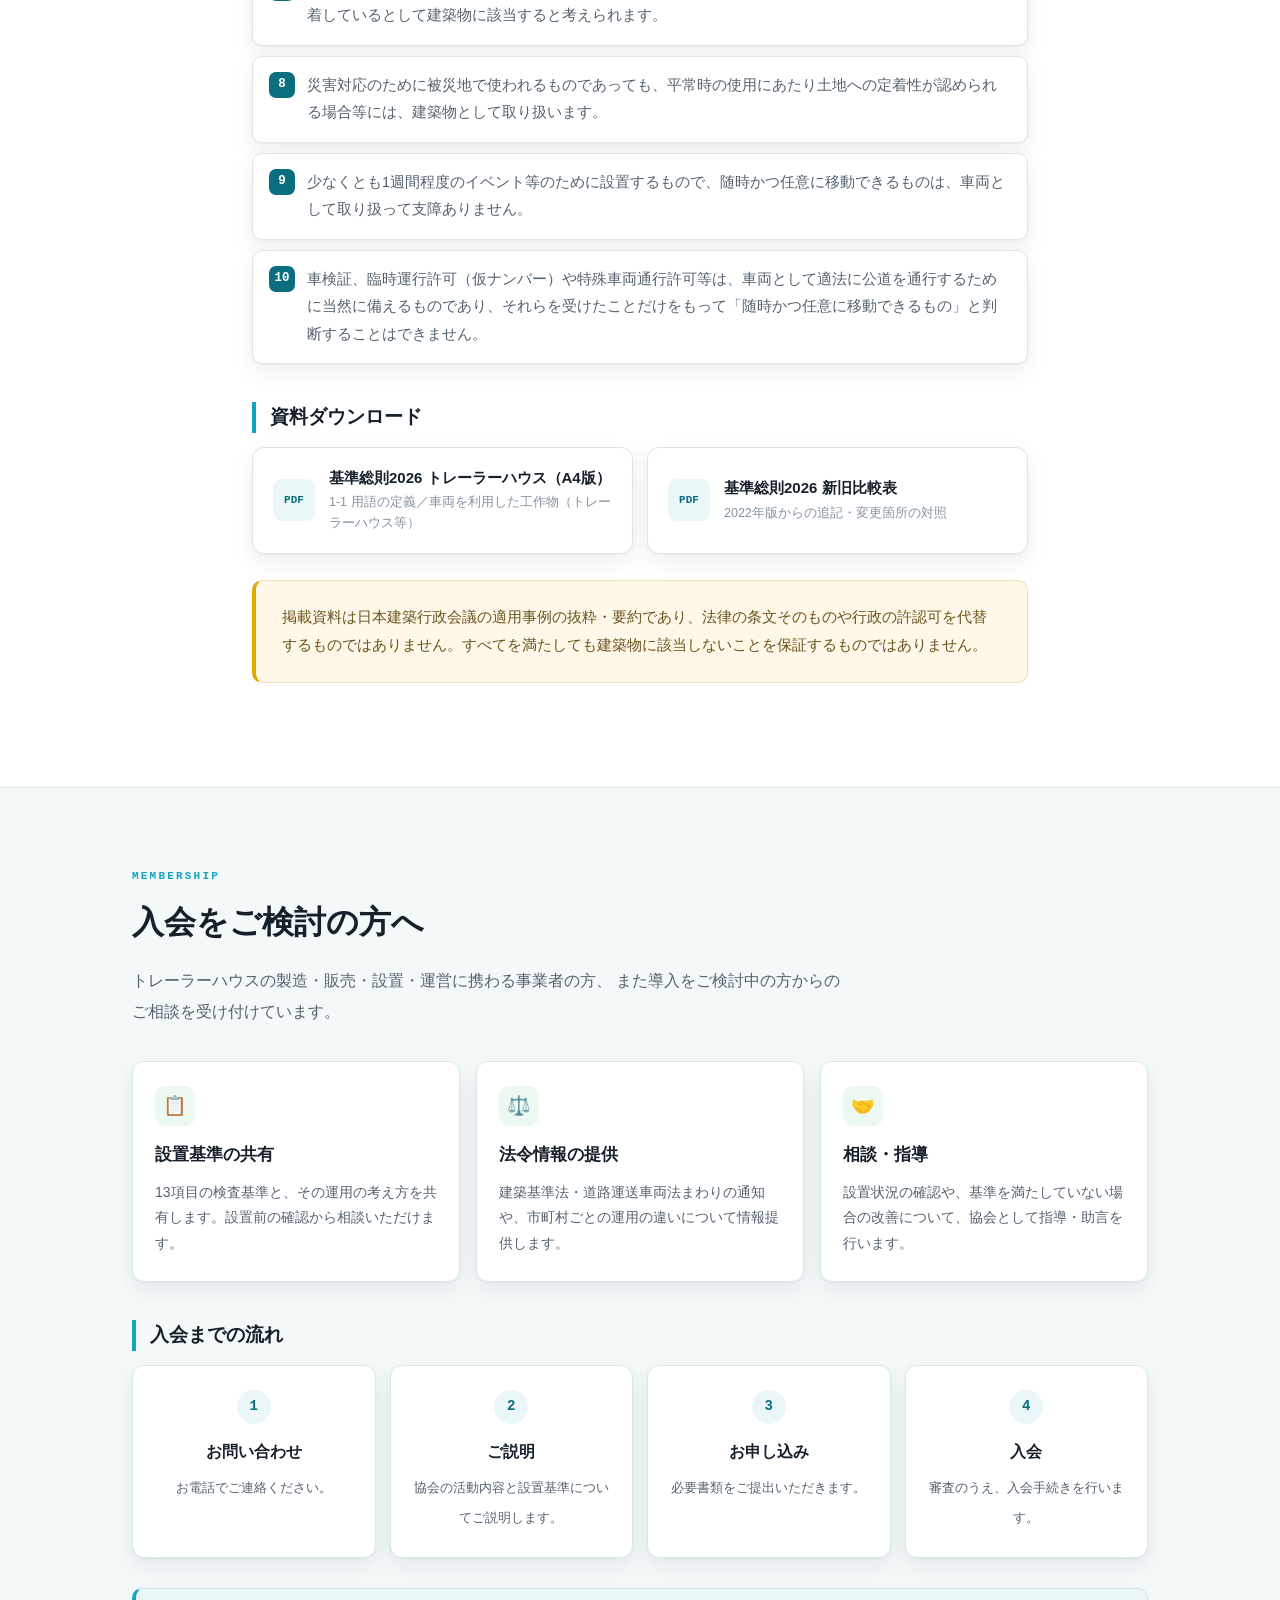
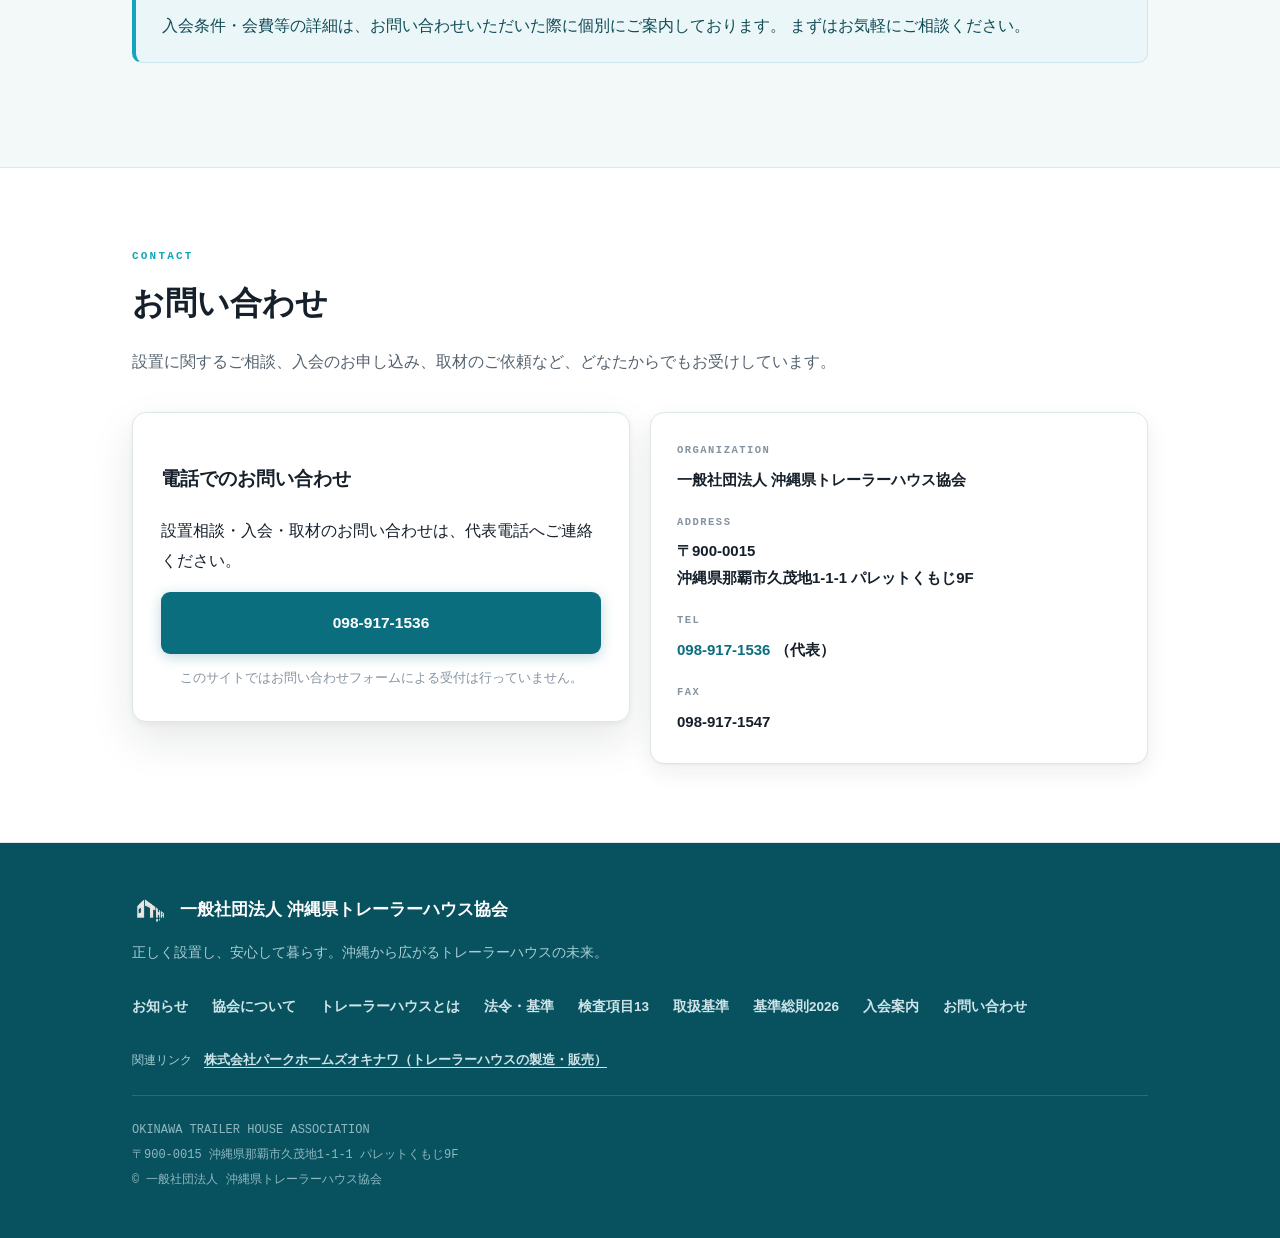
==== commit b35f80ca: "基準総則2026（全国版）に対応：該当箇所の更新・PDF掲載・新着欄の追加 ・日本建築行政会議「建築確認のための基準総則・集団規定の適用事例」2026年版を反映 ・新セクション #guideline2" ====
--- a/index.html
+++ b/index.html
@@ -56,6 +56,7 @@
       <span class="btxt"><b>沖縄県トレーラーハウス協会</b><span>OKINAWA TRAILER HOUSE ASSOCIATION</span></span>
     </a>
     <ul>
+      <li><a href="#news">お知らせ</a></li>
       <li><a href="#about">協会について</a></li>
       <li><a href="#what">トレーラーハウスとは</a></li>
       <li><a href="#rules">法令・基準</a></li>
@@ -89,6 +90,25 @@
   </div>
 </header>
 
+<!-- ============ 新着・お知らせ ============ -->
+<section class="soft" id="news">
+  <div class="wrap">
+    <p class="kicker">News</p>
+    <h2>新着・お知らせ</h2>
+    <ul class="news">
+      <li>
+        <time datetime="2026-10-28">2026.10.28</time>
+        <span class="tag-n">基準改定</span>
+        <div class="nx">
+          <p><strong>「基準総則2026」に対応しました。</strong></p>
+          <p>日本建築行政会議「建築確認のための基準総則・集団規定の適用事例」2026年版に基づき、トレーラーハウス等の取扱いを更新しました。</p>
+          <p class="links"><a href="#guideline2026">改定のポイントを見る</a> ／ <a href="/assets/docs/kijun-sousoku-2026-trailerhouse.pdf" target="_blank" rel="noopener">A4版（PDF）</a> ／ <a href="/assets/docs/kijun-sousoku-2026-shinkyu-hikaku.pdf" target="_blank" rel="noopener">新旧比較表（PDF）</a></p>
+        </div>
+      </li>
+    </ul>
+  </div>
+</section>
+
 <!-- ============ 協会について ============ -->
 <section id="about">
   <div class="wrap">
@@ -122,7 +142,7 @@
     <p class="kicker">What is it</p>
     <h2>トレーラーハウスとは</h2>
     <p class="lead">
-      日本建築行政会議において<strong>「車両を利用した工作物」</strong>と定義されています。
+      日本建築行政会議において<strong>「車両を利用した工作物（トレーラーハウス等）」</strong>と定義されています。
       一般的な建築物とは異なり、随時かつ任意に移動できることが前提です。
     </p>
     <p class="body">
@@ -324,6 +344,47 @@
   </div>
 </section>
 
+<!-- ============ 基準総則2026（全国版） ============ -->
+<section id="guideline2026">
+  <div class="wrap-n">
+    <p class="kicker">National Standard 2026</p>
+    <h2>基準総則2026（全国版）</h2>
+    <p class="lead">
+      日本建築行政会議「建築確認のための基準総則・集団規定の適用事例」の2026年版では、トレーラーハウス等の取扱いが整理・拡充されました。沖縄県の取扱基準とあわせてご確認ください。以下は要点の抜粋であり、法令の条文そのものではありません。個別の判断や最新の運用は、行政窓口へ事前にご確認ください。
+    </p>
+
+    <h3 class="sub">2026年版のおもな追記・変更</h3>
+    <ol class="points">
+      <li>対象として「キッチンカー」が新たに明記され、バス・キャンピングカー・トレーラーハウス等は「移動することを前提としたもの」として整理されました。</li>
+      <li>屋内的利用を行うもののうち、随時かつ任意に移動できるとは認められないもの、又は継続的に滞留して利用するものは、建築物として取り扱うことが明確化されました。</li>
+      <li>設備配線・配管の着脱式は、「一般家庭にある工具等を使用して取り外しができるもの」と定義が明確化されました。</li>
+      <li>「移動できるとは認められないもの」の例に、クレーン等がないと設置も撤去もできない、牽引車のみで移動できない、又は切り返し不可な場所への設置等により移動できない状態のものが追加されました。</li>
+      <li>同じく、進行方向に固定された障害物があるものが例として追加されました。</li>
+      <li>「随時かつ任意に移動できると認められるもの」の例が新設され、移動販売等で一定の期間を空けて定期的に設置するが、継続的な設置とならないものが該当例とされました。</li>
+      <li>随時かつ任意に移動できる状態であっても、店舗等として継続的に滞留して使用する場合は、土地に定着しているとして建築物に該当すると考えられます。</li>
+      <li>災害対応のために被災地で使われるものであっても、平常時の使用にあたり土地への定着性が認められる場合等には、建築物として取り扱います。</li>
+      <li>少なくとも1週間程度のイベント等のために設置するもので、随時かつ任意に移動できるものは、車両として取り扱って支障ありません。</li>
+      <li>車検証、臨時運行許可（仮ナンバー）や特殊車両通行許可等は、車両として適法に公道を通行するために当然に備えるものであり、それらを受けたことだけをもって「随時かつ任意に移動できるもの」と判断することはできません。</li>
+    </ol>
+
+    <h3 class="sub">資料ダウンロード</h3>
+    <div class="docs">
+      <a href="/assets/docs/kijun-sousoku-2026-trailerhouse.pdf" target="_blank" rel="noopener">
+        <span class="ic">PDF</span>
+        <span class="dx"><b>基準総則2026 トレーラーハウス（A4版）</b><span>1-1 用語の定義／車両を利用した工作物（トレーラーハウス等）</span></span>
+      </a>
+      <a href="/assets/docs/kijun-sousoku-2026-shinkyu-hikaku.pdf" target="_blank" rel="noopener">
+        <span class="ic">PDF</span>
+        <span class="dx"><b>基準総則2026 新旧比較表</b><span>2022年版からの追記・変更箇所の対照</span></span>
+      </a>
+    </div>
+
+    <div class="warn">
+      <p>掲載資料は日本建築行政会議の適用事例の抜粋・要約であり、法律の条文そのものや行政の許認可を代替するものではありません。すべてを満たしても建築物に該当しないことを保証するものではありません。</p>
+    </div>
+  </div>
+</section>
+
 <!-- ============ 入会案内 ============ -->
 <section class="soft" id="join">
   <div class="wrap">
@@ -412,11 +473,13 @@
     </div>
     <p class="ftag">正しく設置し、安心して暮らす。沖縄から広がるトレーラーハウスの未来。</p>
     <ul>
+      <li><a href="#news">お知らせ</a></li>
       <li><a href="#about">協会について</a></li>
       <li><a href="#what">トレーラーハウスとは</a></li>
       <li><a href="#rules">法令・基準</a></li>
       <li><a href="#checklist">検査項目13</a></li>
       <li><a href="#law">取扱基準</a></li>
+      <li><a href="#guideline2026">基準総則2026</a></li>
       <li><a href="#join">入会案内</a></li>
       <li><a href="#contact">お問い合わせ</a></li>
     </ul>
--- a/assets/site.css
+++ b/assets/site.css
@@ -248,3 +248,41 @@
 a:focus-visible,summary:focus-visible{outline:3px solid var(--sea-lite);outline-offset:4px}
 @media(max-width:680px){.nav{position:static}.navcta{white-space:normal}.brand .btxt span{font-size:9px}.steps{grid-template-columns:1fr}}
 @media(prefers-reduced-motion:reduce){html{scroll-behavior:auto}.btn{transition:none}}
+
+/* ---------- 新着・お知らせ ---------- */
+.news{list-style:none;margin:0;padding:0}
+.news li{display:flex;flex-wrap:wrap;gap:6px 16px;align-items:baseline;background:#fff;
+  border:1px solid var(--line);border-radius:12px;padding:20px 24px;box-shadow:var(--shadow);margin-bottom:14px}
+.news li:last-child{margin-bottom:0}
+.news time{font-family:var(--mono);font-size:13px;color:var(--ink-dim);font-weight:700;flex:none}
+.news .tag-n{flex:none;font-family:var(--mono);font-size:10.5px;letter-spacing:.1em;color:var(--sea);
+  background:var(--sea-wash);border-radius:5px;padding:3px 9px;font-weight:700}
+.news .nx{flex:1 1 320px;min-width:0}
+.news .nx p{margin:0;font-size:15px;color:var(--ink-soft);line-height:1.85}
+.news .nx p+p{margin-top:7px}
+.news .nx p strong{color:var(--ink);font-weight:800}
+.news .nx .links{margin-top:10px;font-size:14px;font-weight:700}
+.news .nx .links a{overflow-wrap:anywhere}
+
+/* ---------- 2026年版 要点リスト ---------- */
+.points{margin:0 0 30px;padding:0;list-style:none;counter-reset:p}
+.points li{counter-increment:p;position:relative;padding:15px 20px 15px 54px;background:#fff;
+  border:1px solid var(--line);border-radius:10px;margin-bottom:10px;font-size:14.5px;
+  color:var(--ink-soft);line-height:1.9;box-shadow:var(--shadow)}
+.points li:last-child{margin-bottom:0}
+.points li::before{content:counter(p);position:absolute;left:16px;top:15px;width:26px;height:26px;
+  border-radius:7px;background:var(--sea);color:#fff;display:flex;align-items:center;justify-content:center;
+  font-family:var(--mono);font-size:12.5px;font-weight:700}
+.points li strong{color:var(--ink);font-weight:800}
+
+/* ---------- 資料ダウンロード ---------- */
+.docs{display:grid;grid-template-columns:1fr 1fr;gap:14px;margin:0 0 26px}
+.docs a{display:flex;gap:14px;align-items:center;background:#fff;border:1px solid var(--line);
+  border-radius:12px;padding:18px 20px;box-shadow:var(--shadow);color:var(--ink)}
+.docs a:hover{border-color:var(--sea-lite);transform:translateY(-1px);transition:.18s}
+.docs .ic{flex:none;width:42px;height:42px;border-radius:9px;background:var(--sea-wash);color:var(--sea);
+  display:flex;align-items:center;justify-content:center;font-family:var(--mono);font-size:11px;font-weight:700}
+.docs .dx{min-width:0}
+.docs .dx b{display:block;font-size:15px;font-weight:800;line-height:1.55;overflow-wrap:anywhere}
+.docs .dx span{display:block;font-size:12.5px;color:var(--ink-dim);font-weight:400;margin-top:3px;line-height:1.7}
+@media(max-width:680px){.docs{grid-template-columns:1fr}}
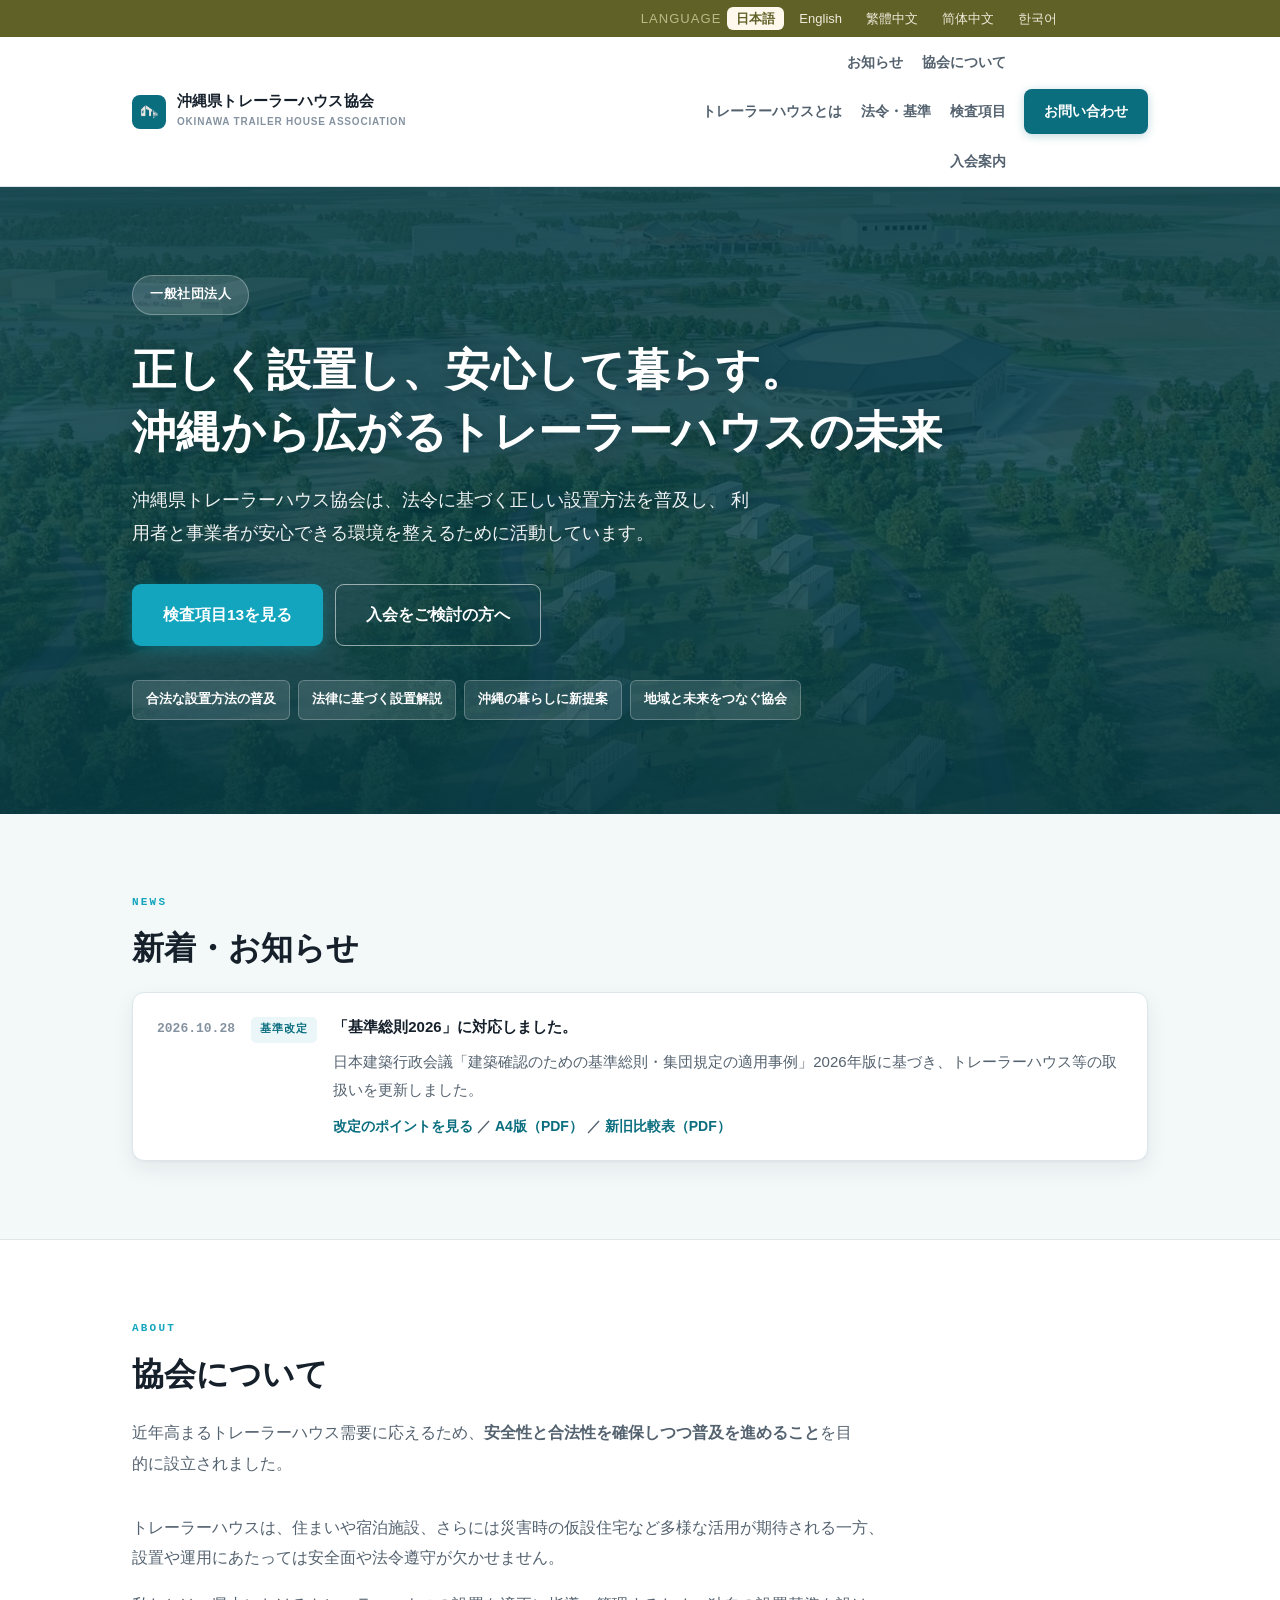
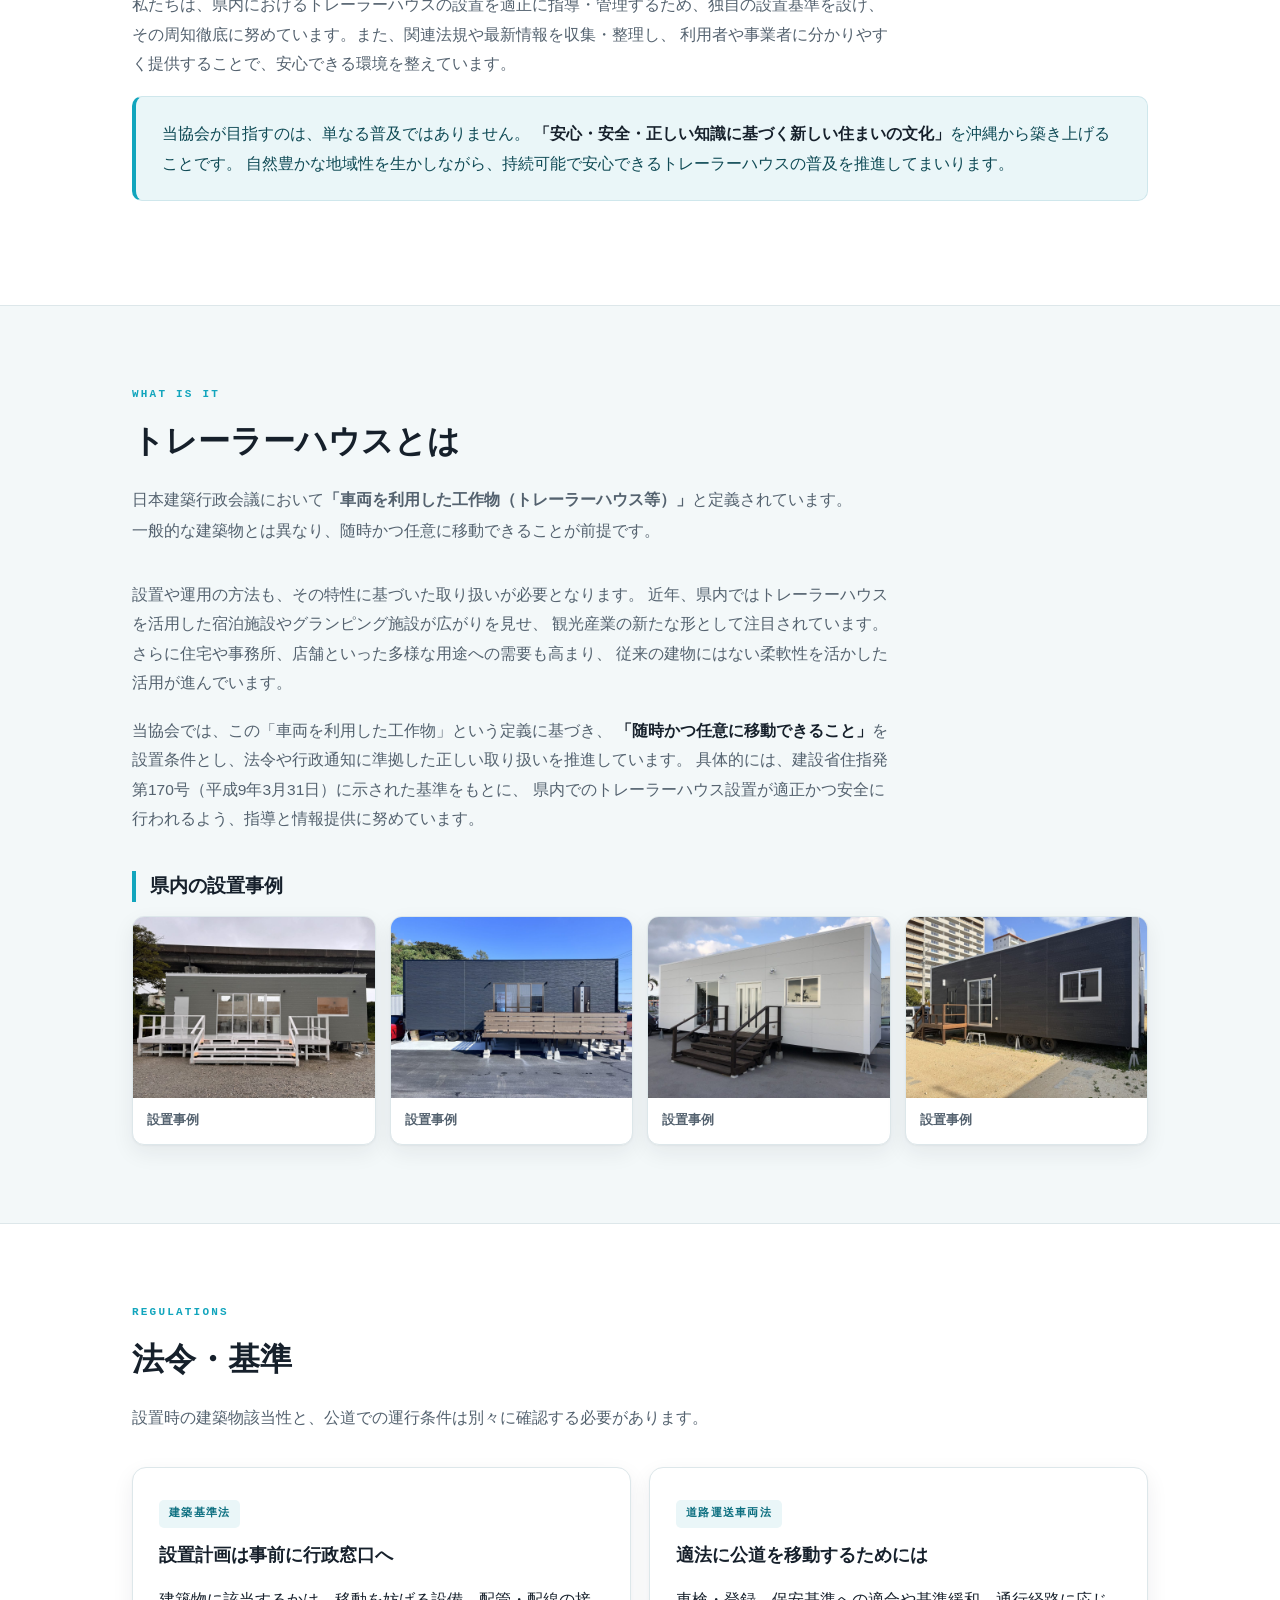
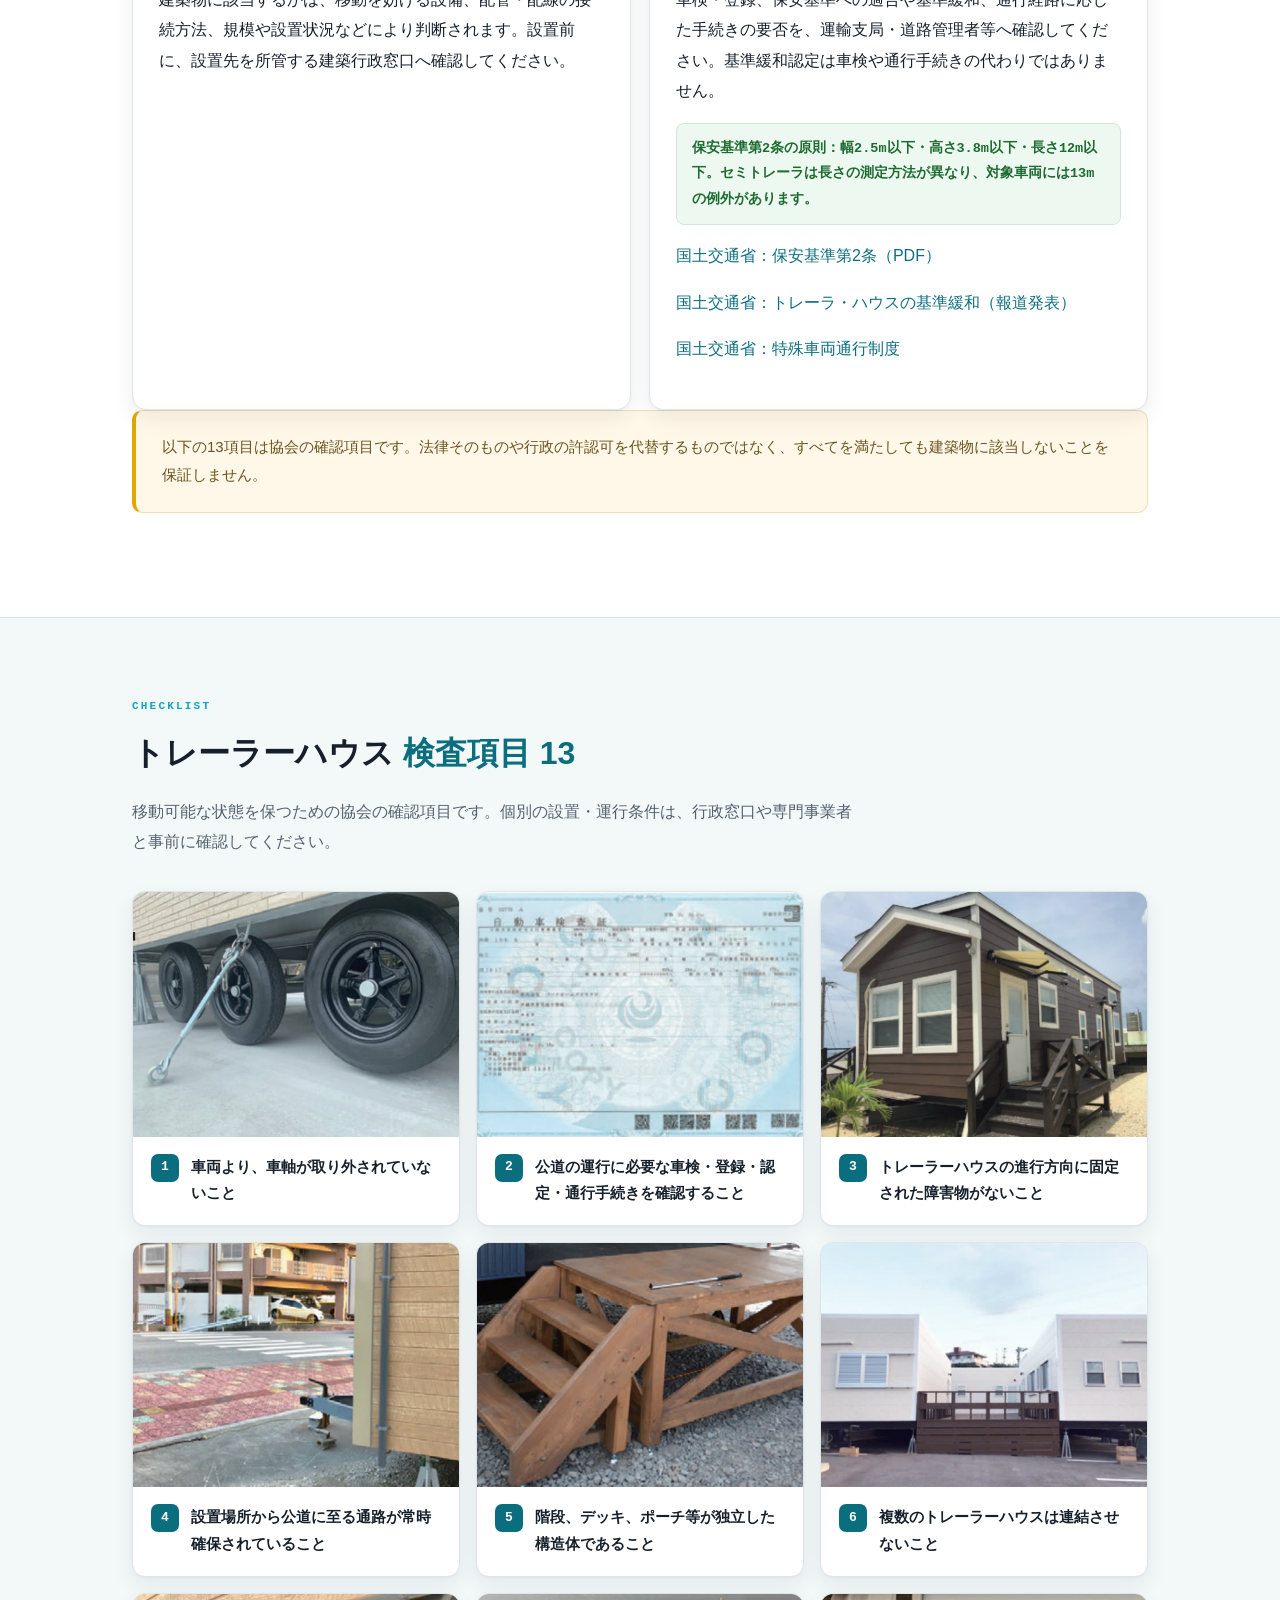
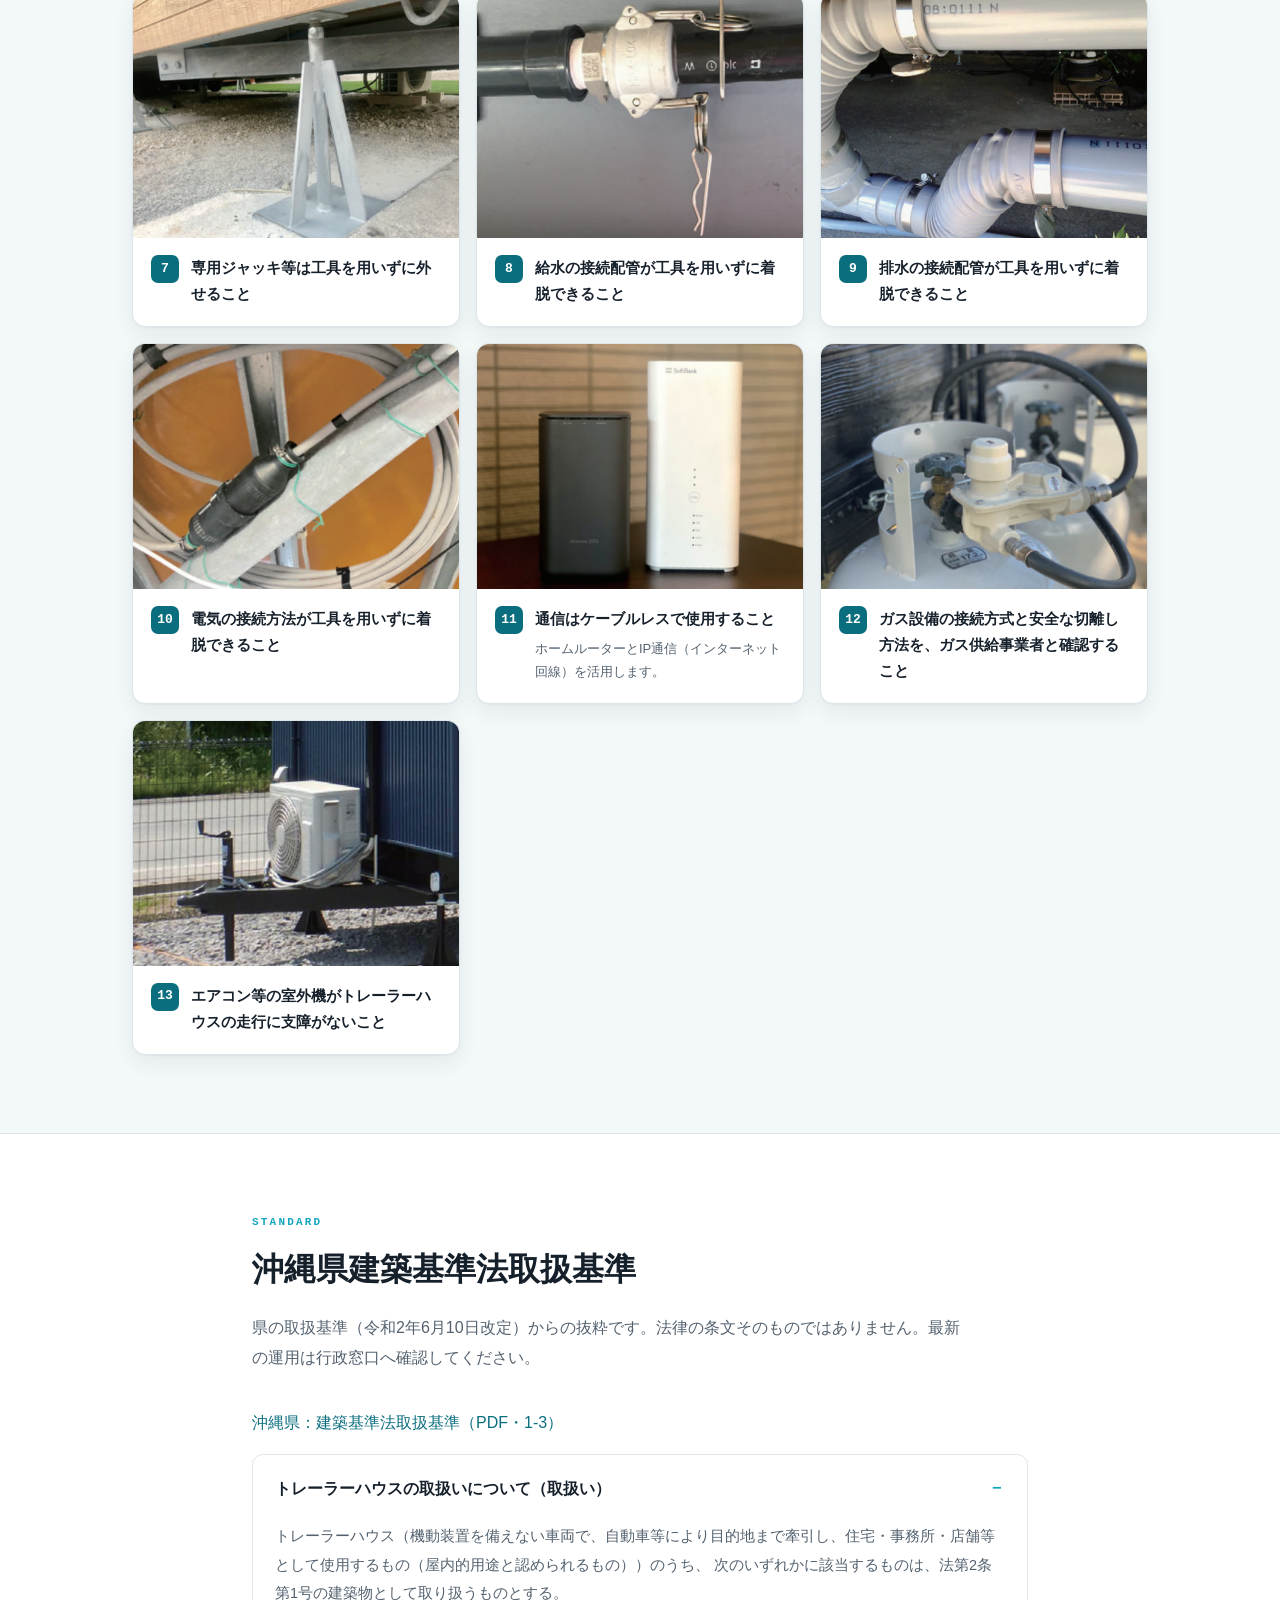
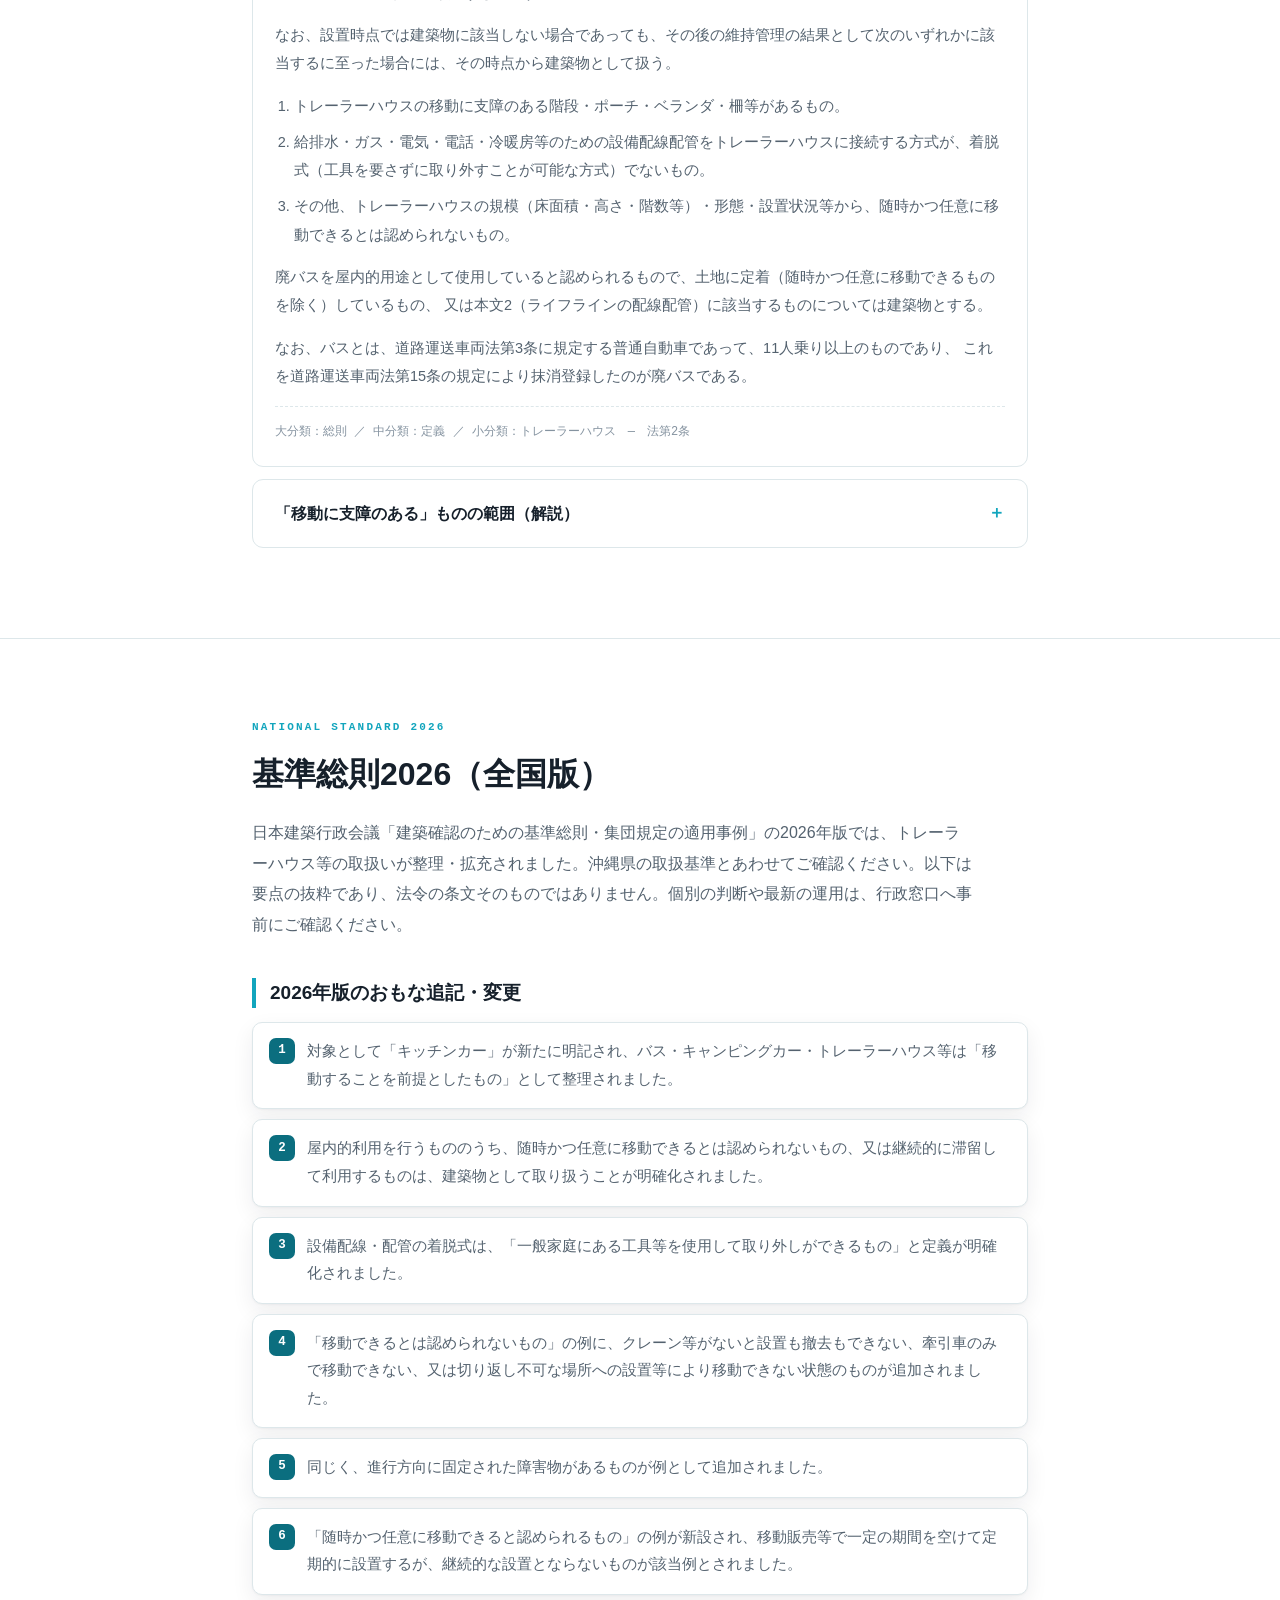
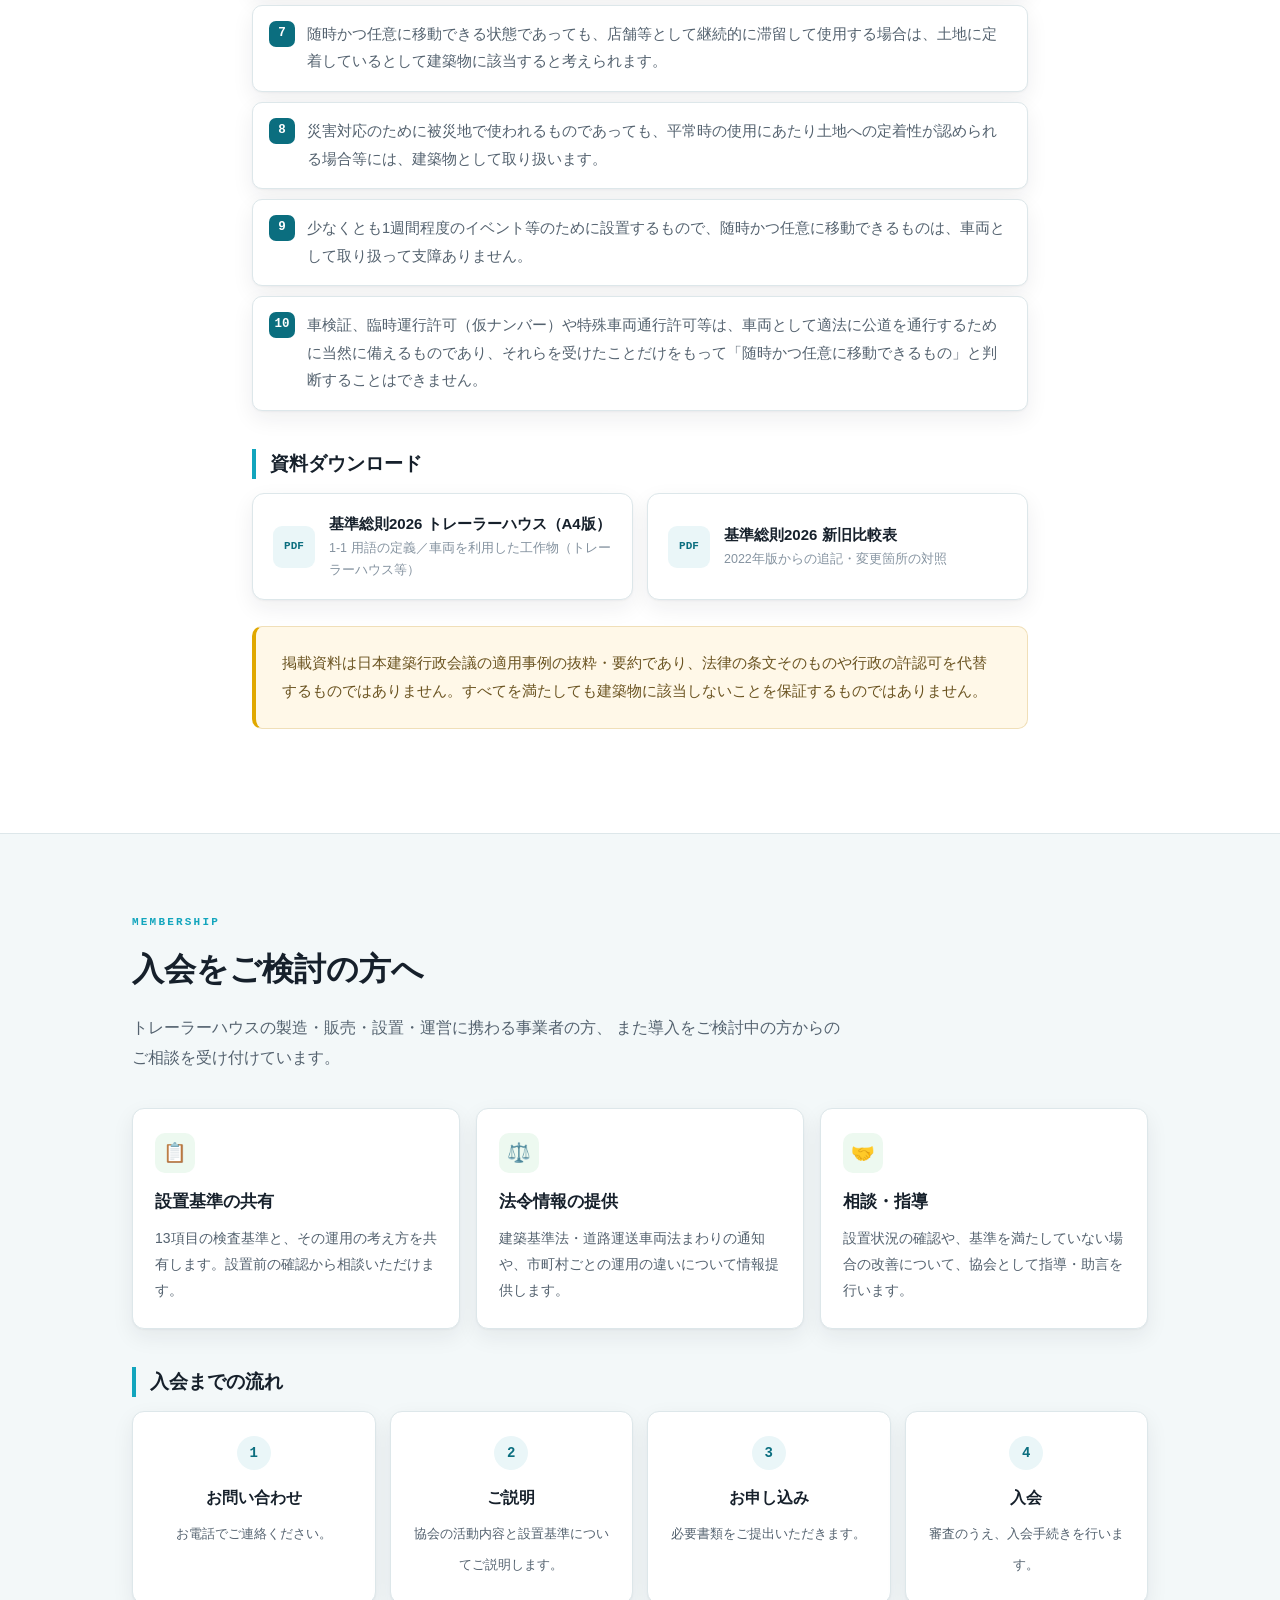
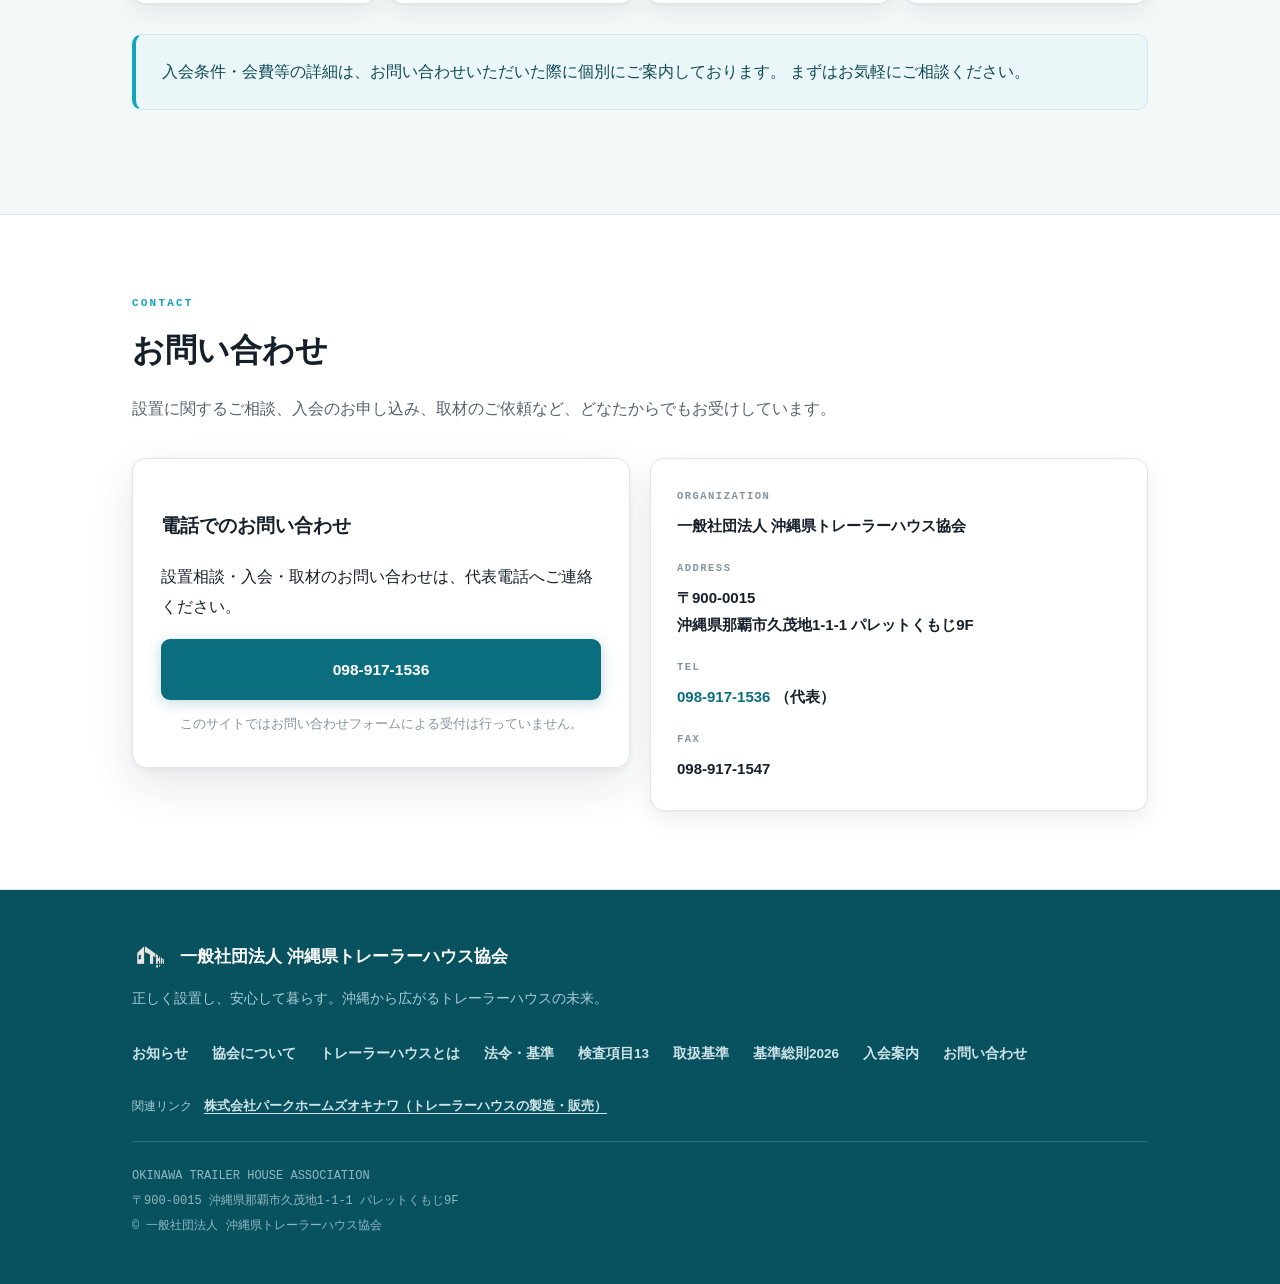
==== commit 66988e5e: "法令リンクを修正：道路運送車両法カードの国交省リンクを更新 ・「基準緩和認定要領」を、トレーラーハウスに直結する一次情報へ差し替え   国土交通省 報道発表「トレーラ・ハウスを一時的に運行できるように" ====
--- a/index.html
+++ b/index.html
@@ -185,8 +185,9 @@
         <h4>適法に公道を移動するためには</h4>
         <p>車検・登録、保安基準への適合や基準緩和、通行経路に応じた手続きの要否を、運輸支局・道路管理者等へ確認してください。基準緩和認定は車検や通行手続きの代わりではありません。</p>
         <p class="spec">保安基準第2条の原則：幅2.5m以下・高さ3.8m以下・長さ12m以下。セミトレーラは長さの測定方法が異なり、対象車両には13mの例外があります。</p>
-        <p><a href="https://www.mlit.go.jp/jidosha/content/H002.pdf">国土交通省：保安基準第2条（PDF）</a></p>
-        <p><a href="https://www.mlit.go.jp/jidosha/jidosha_tk7_000022.html">国土交通省：基準緩和認定要領</a></p>
+        <p><a href="https://www.mlit.go.jp/jidosha/content/H002.pdf" target="_blank" rel="noopener">国土交通省：保安基準第2条（PDF）</a></p>
+        <p><a href="https://www.mlit.go.jp/report/press/jidosha07_hh_000118.html" target="_blank" rel="noopener">国土交通省：トレーラ・ハウスの基準緩和（報道発表）</a></p>
+        <p><a href="https://www.mlit.go.jp/road/tokusya/" target="_blank" rel="noopener">国土交通省：特殊車両通行制度</a></p>
       </div>
     </div>
     <div class="warn">
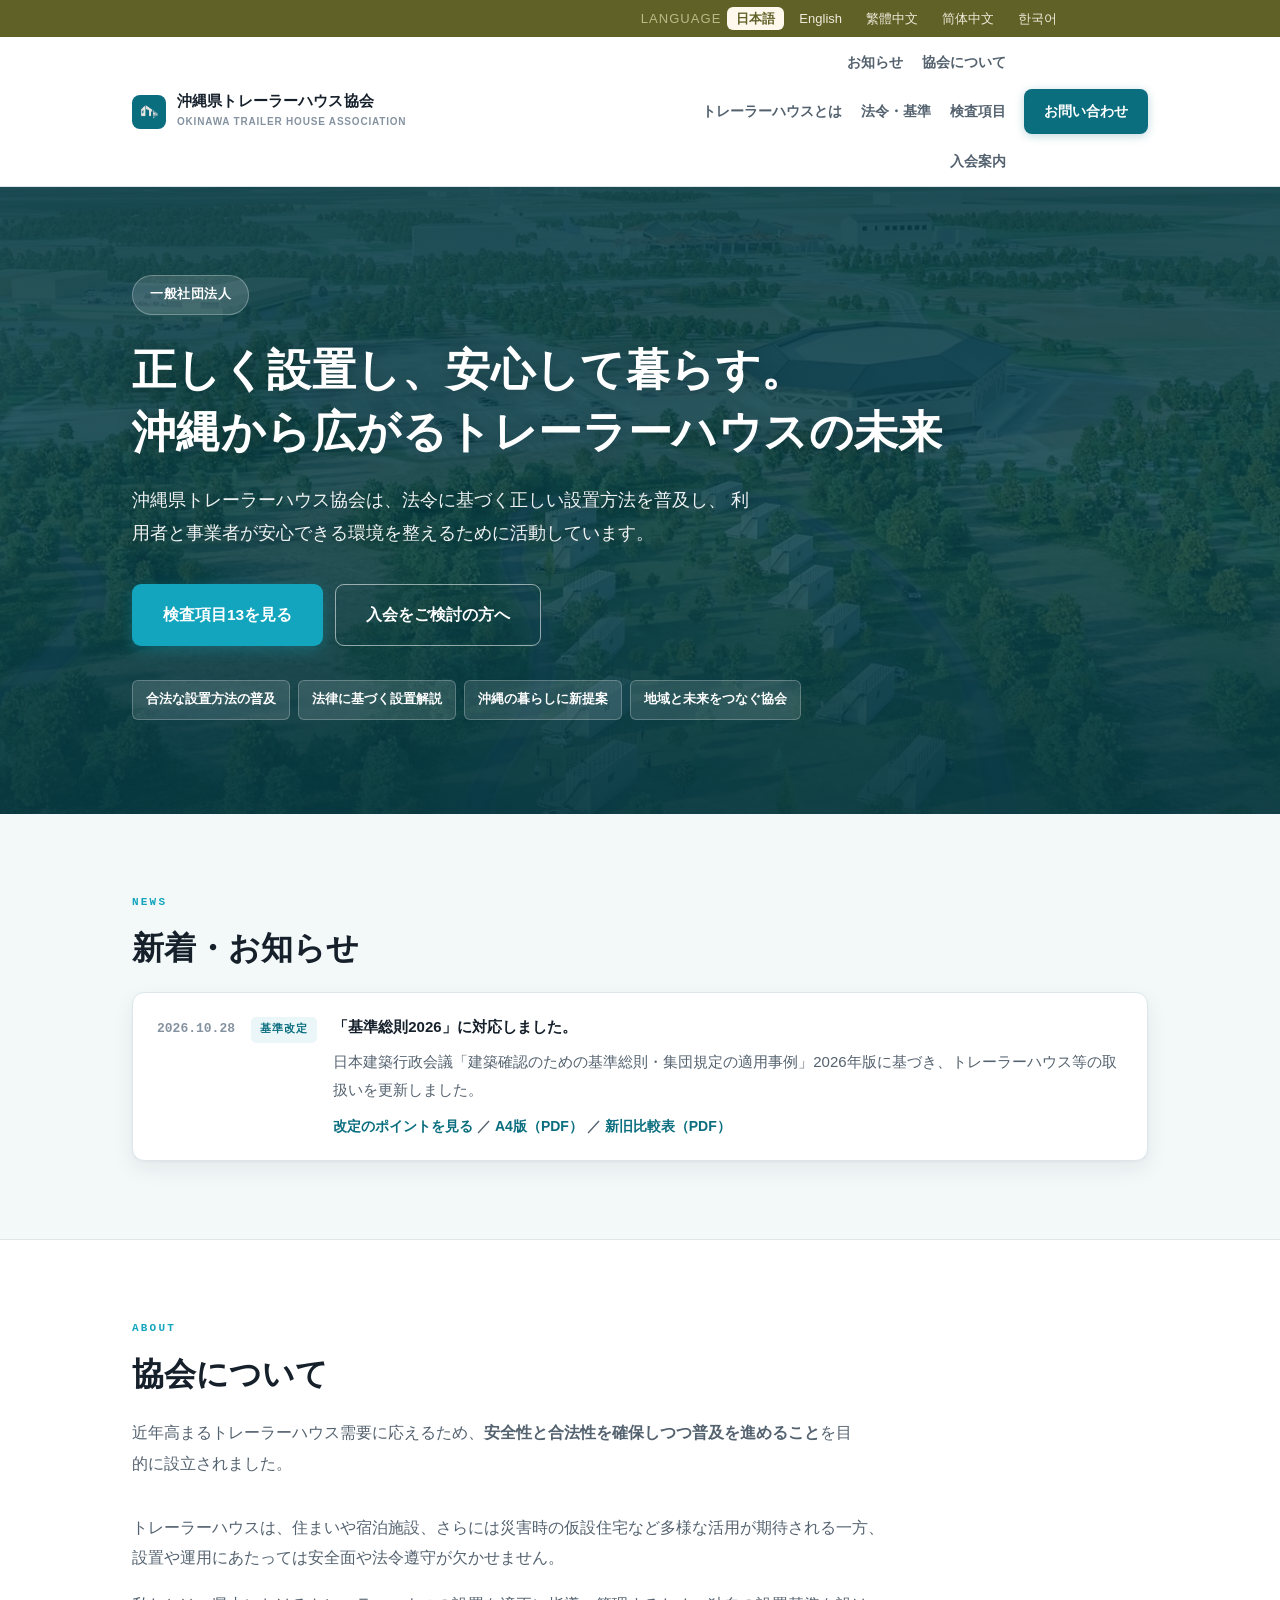
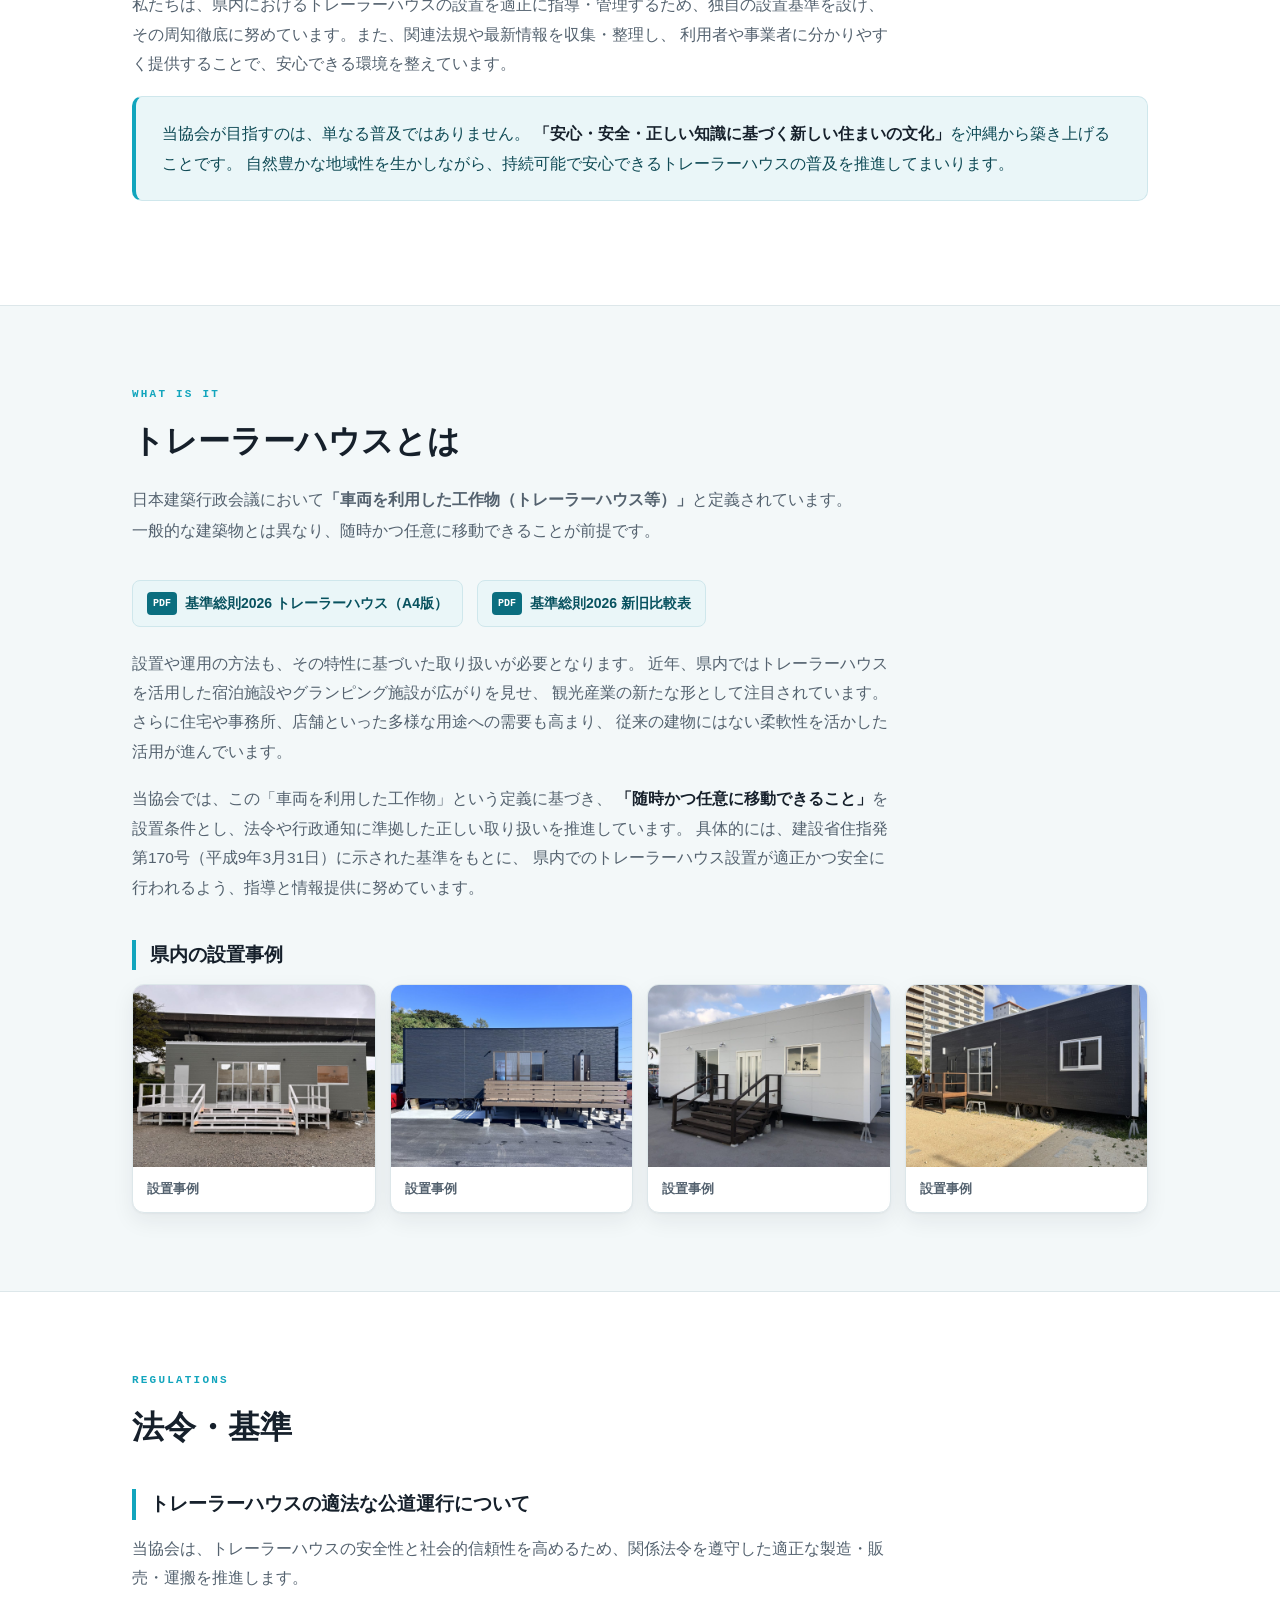
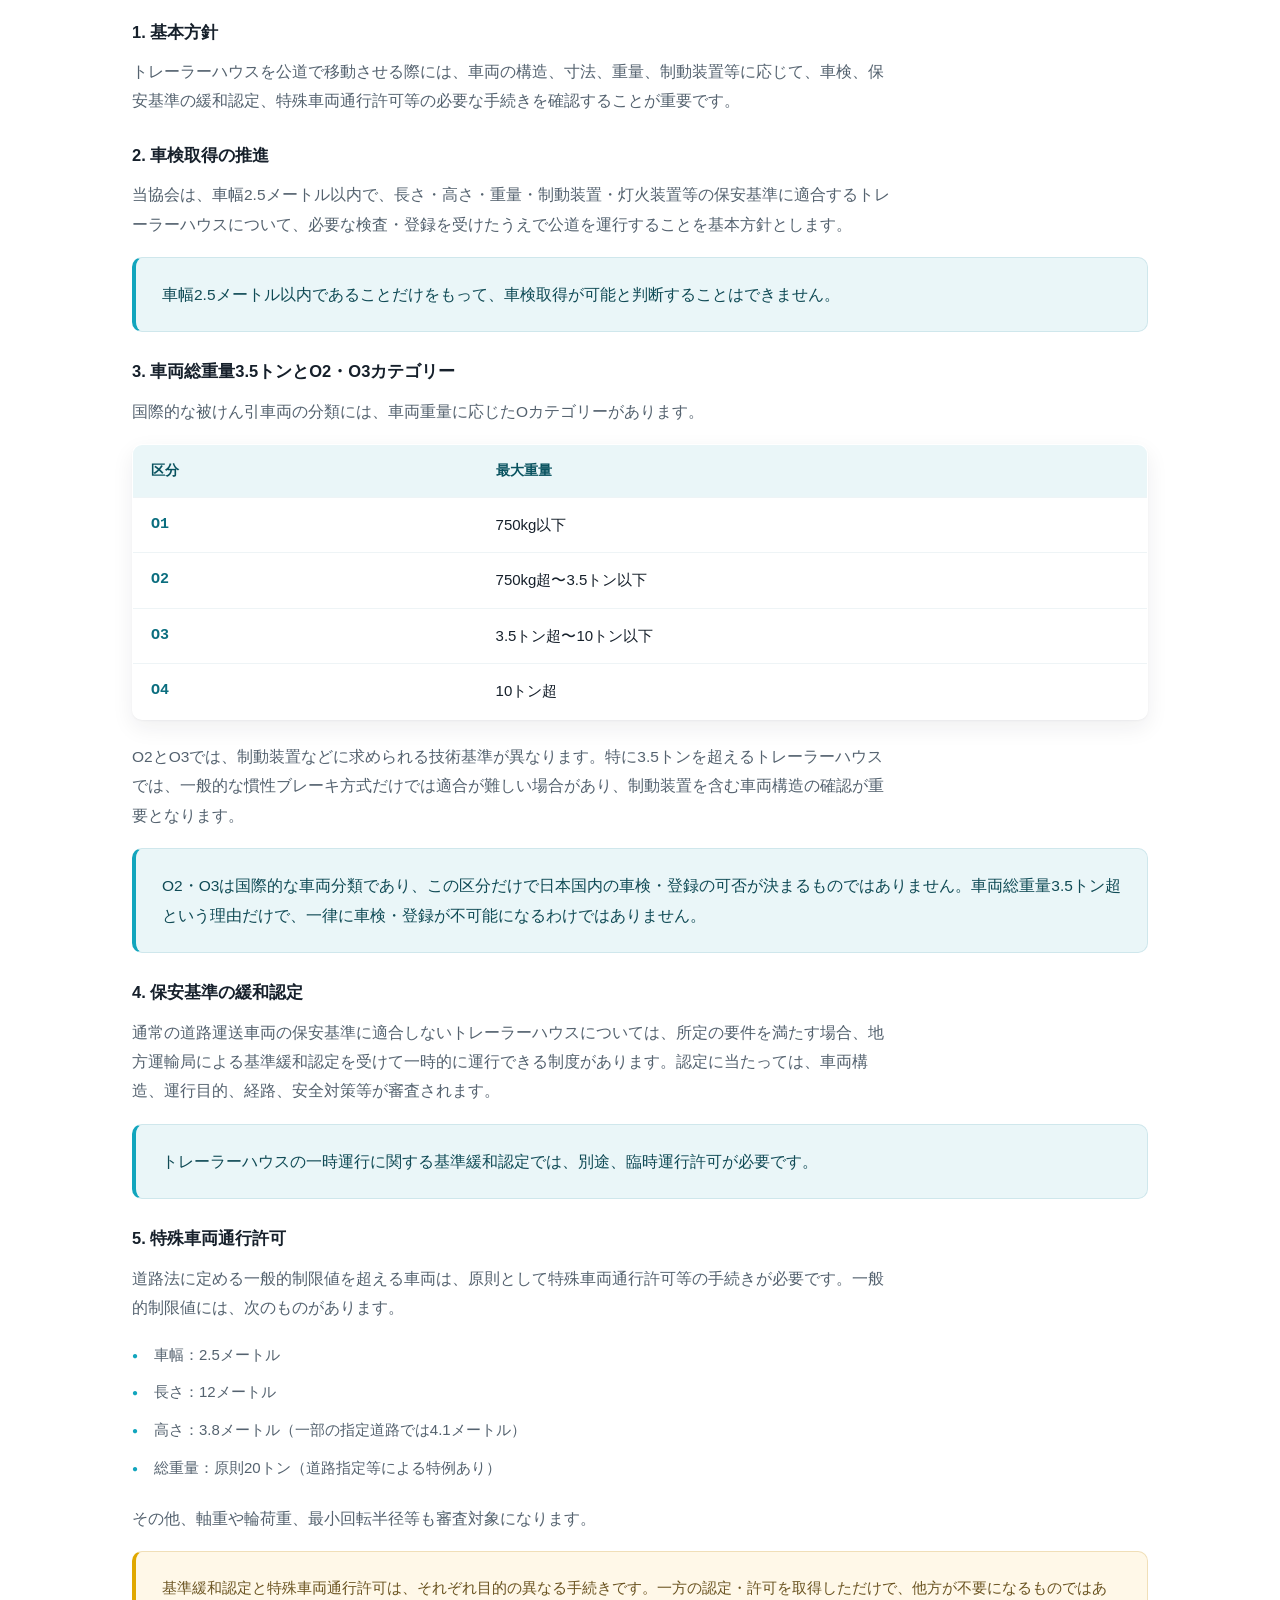
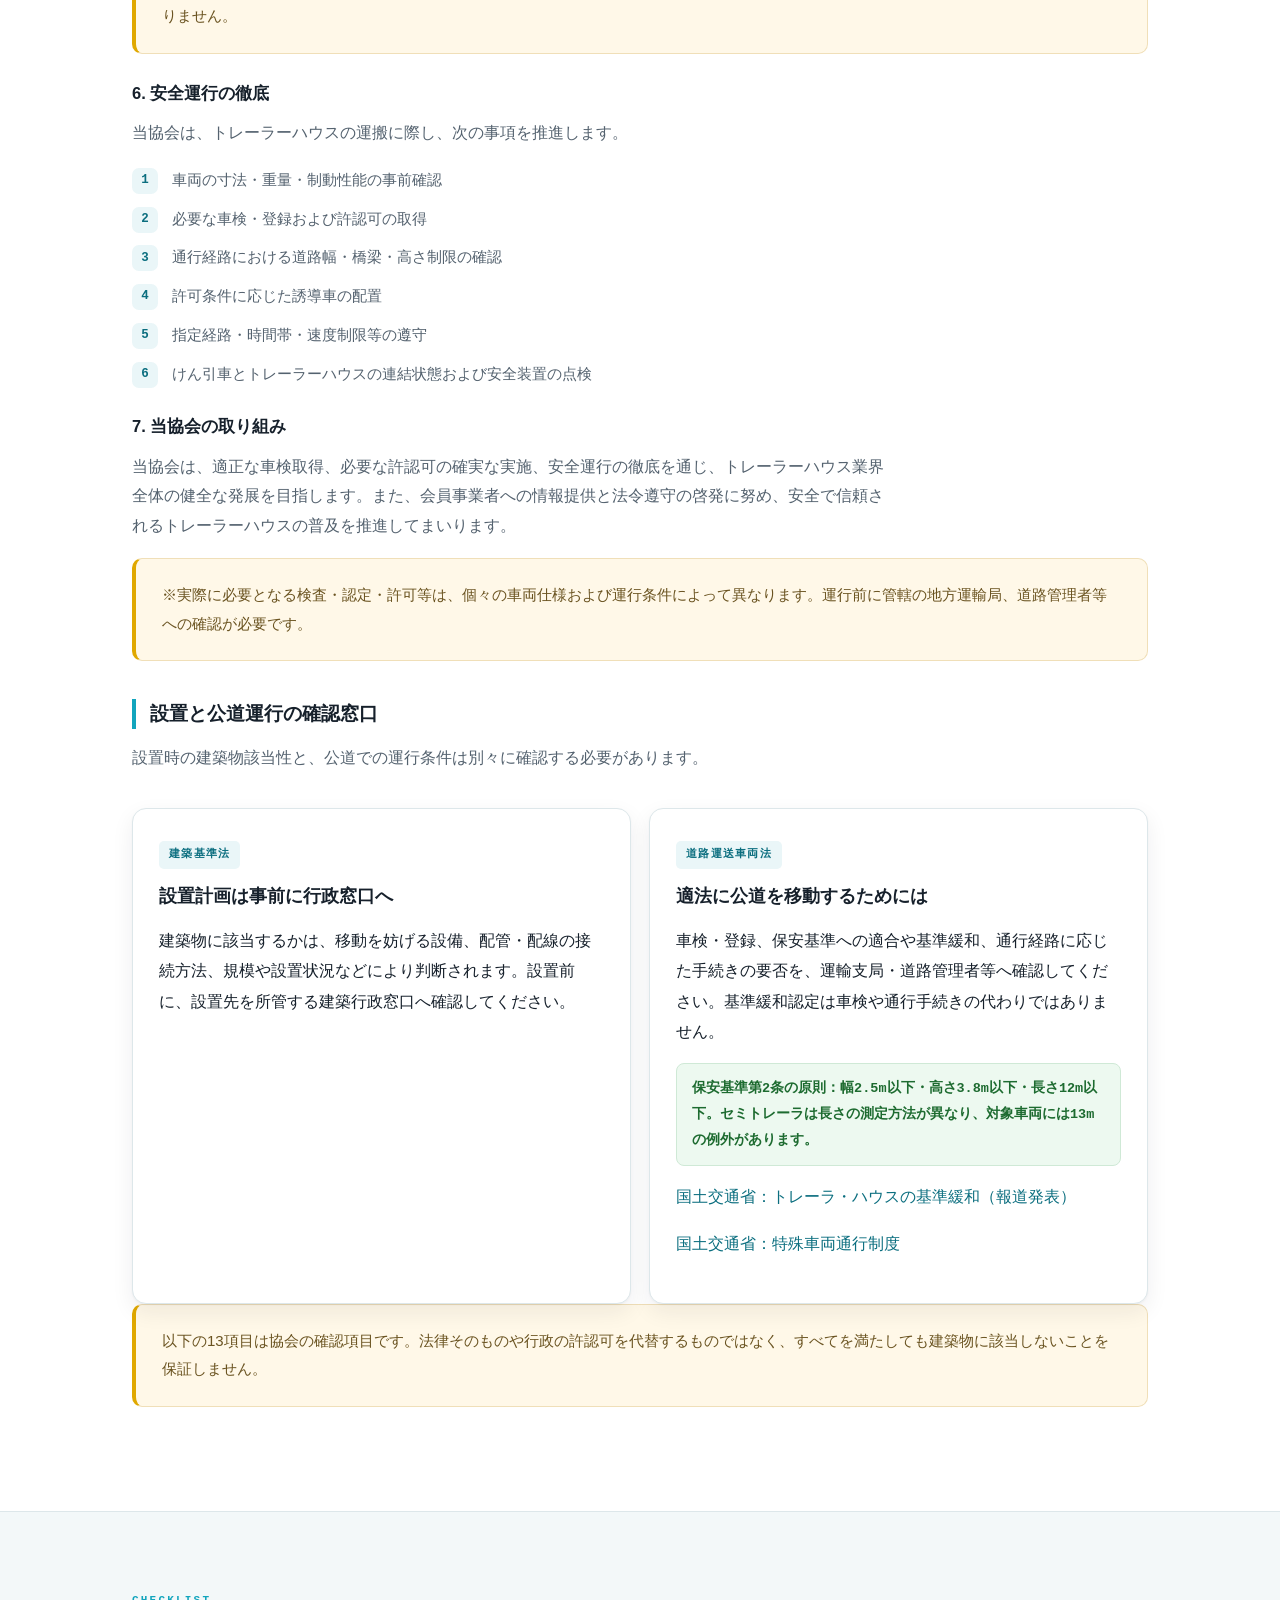
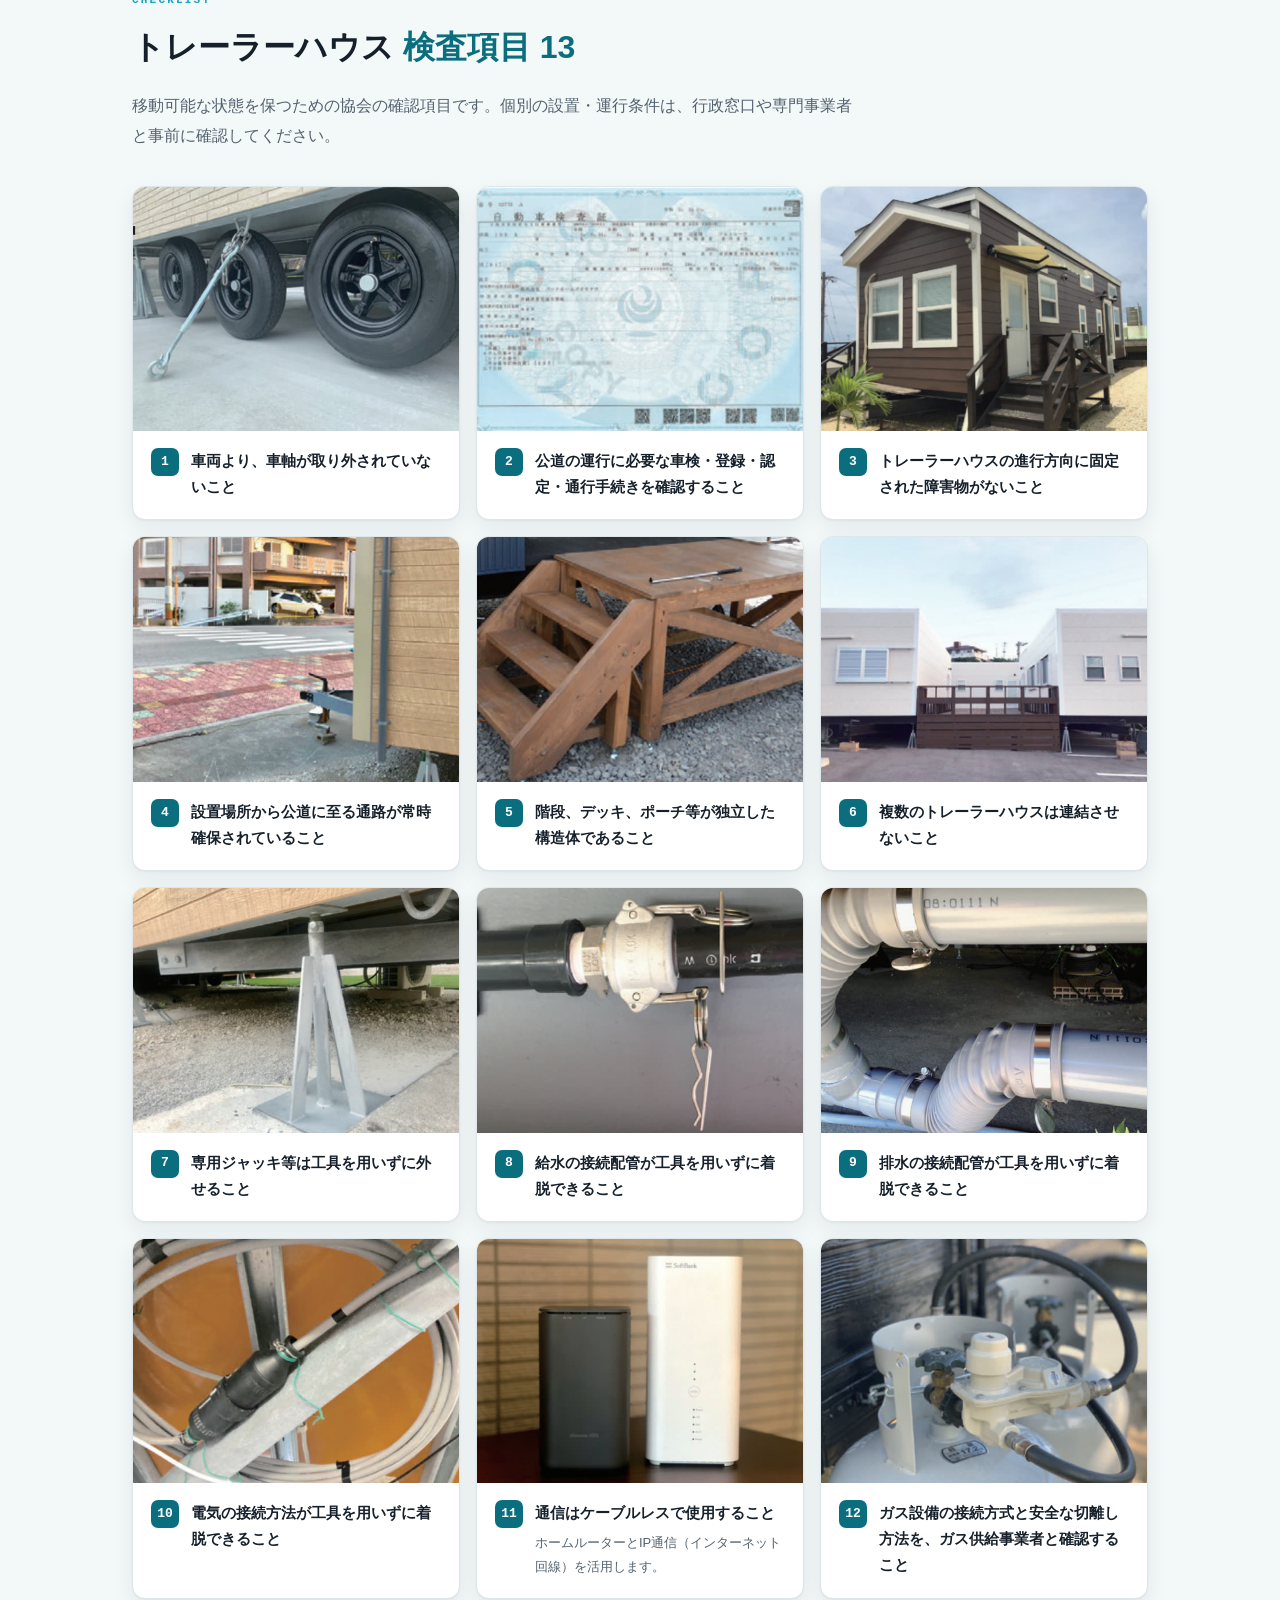
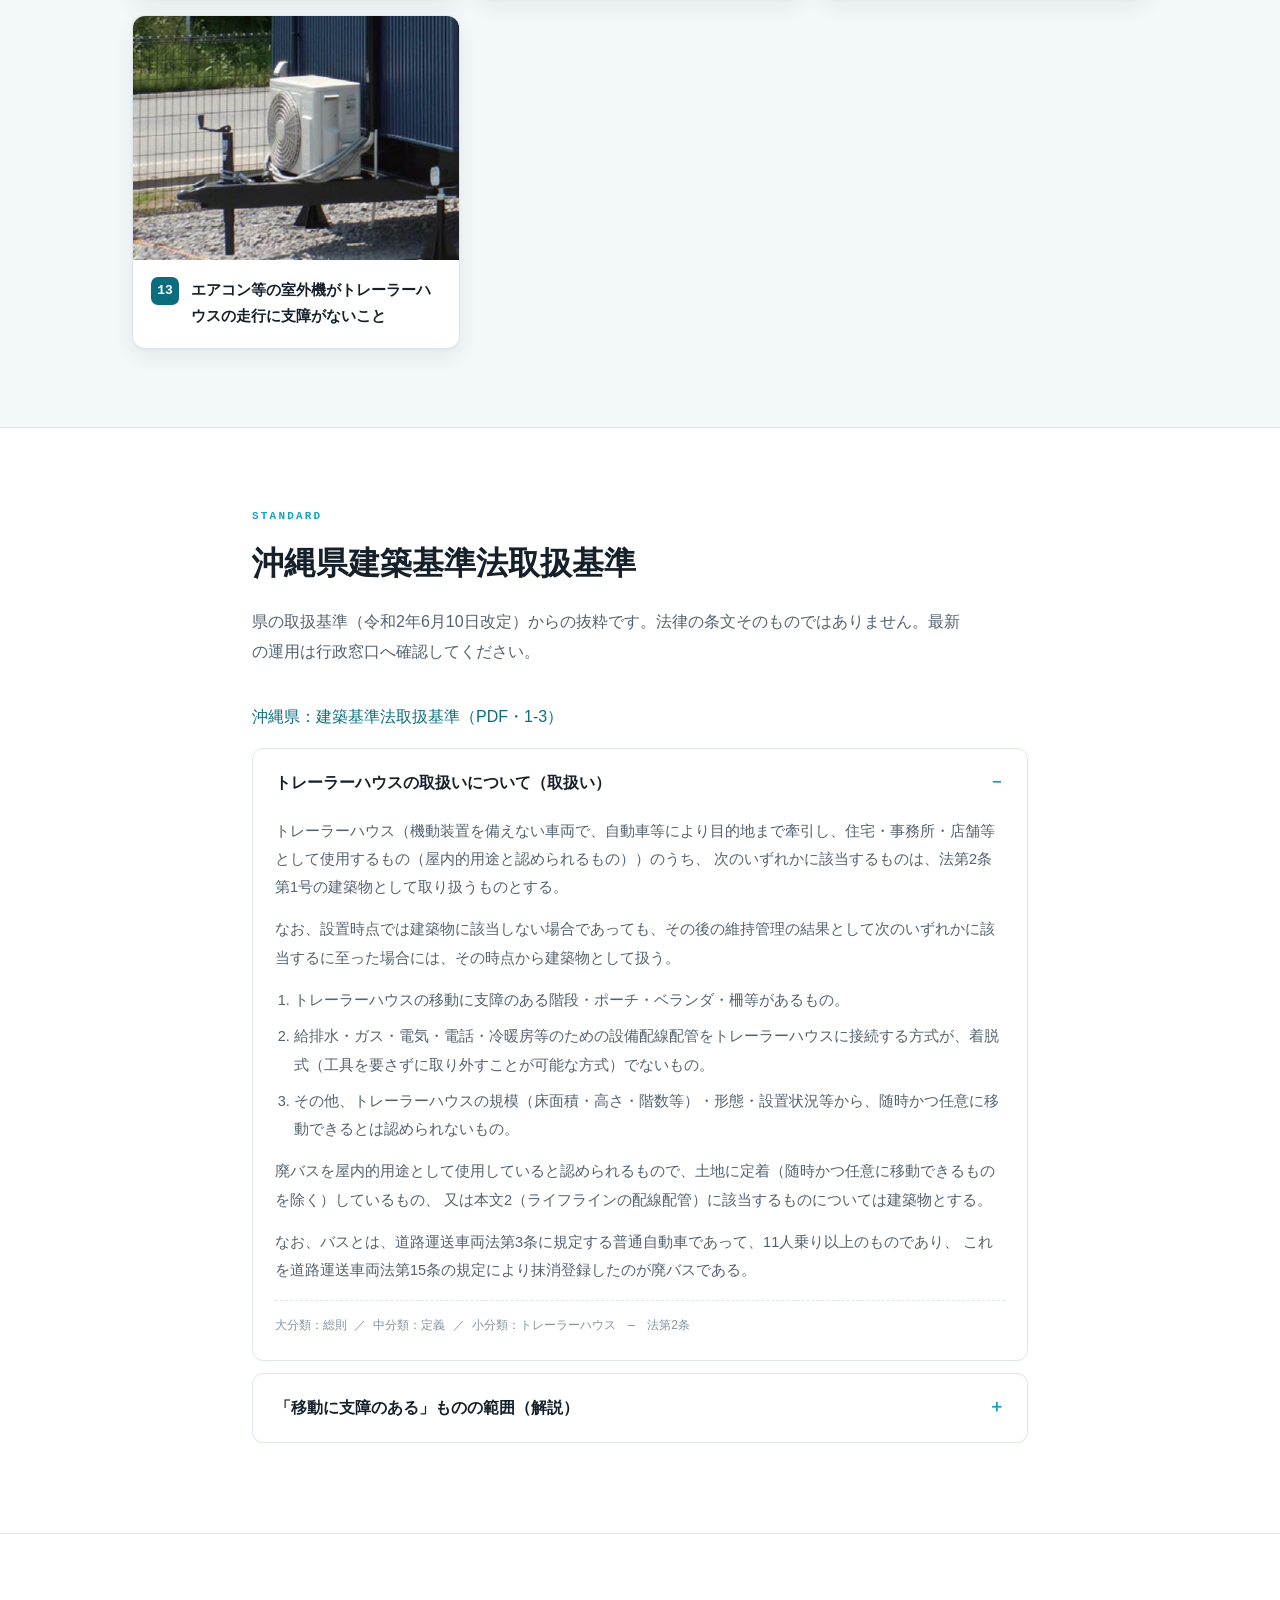
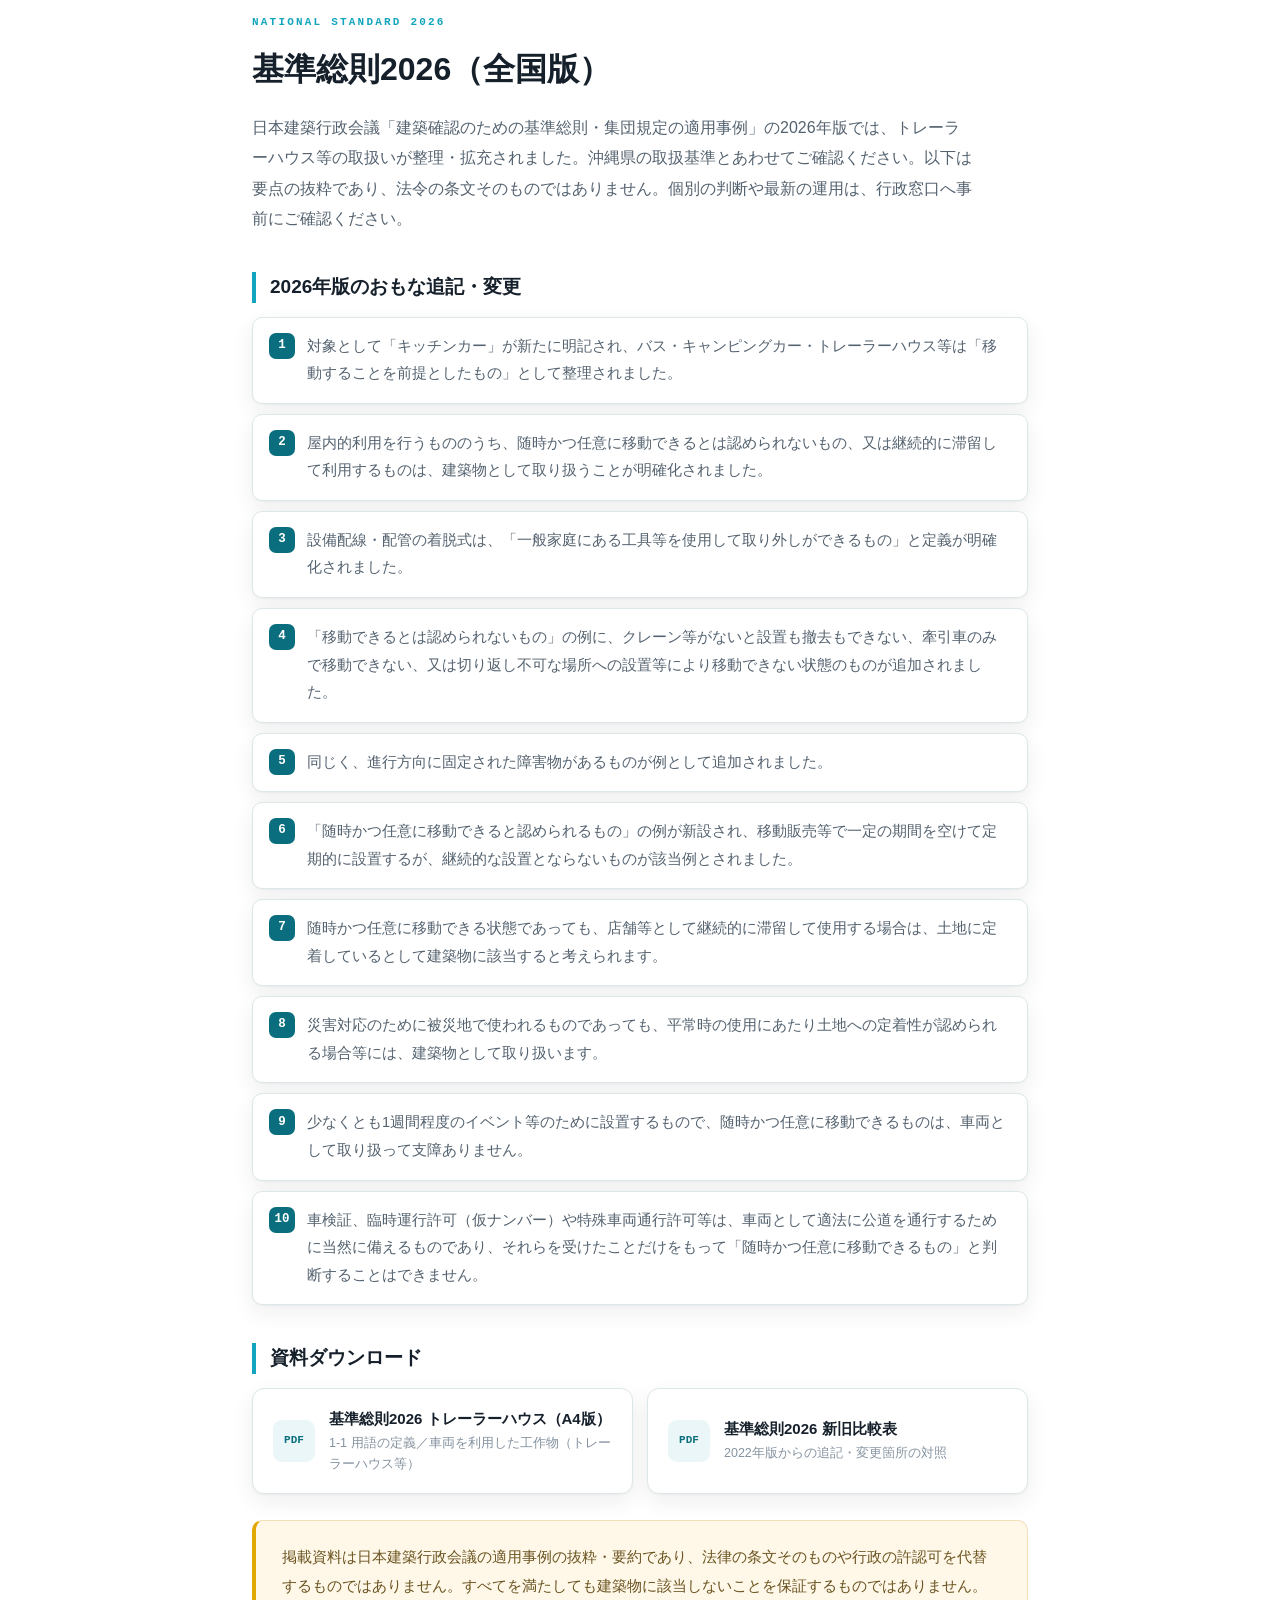
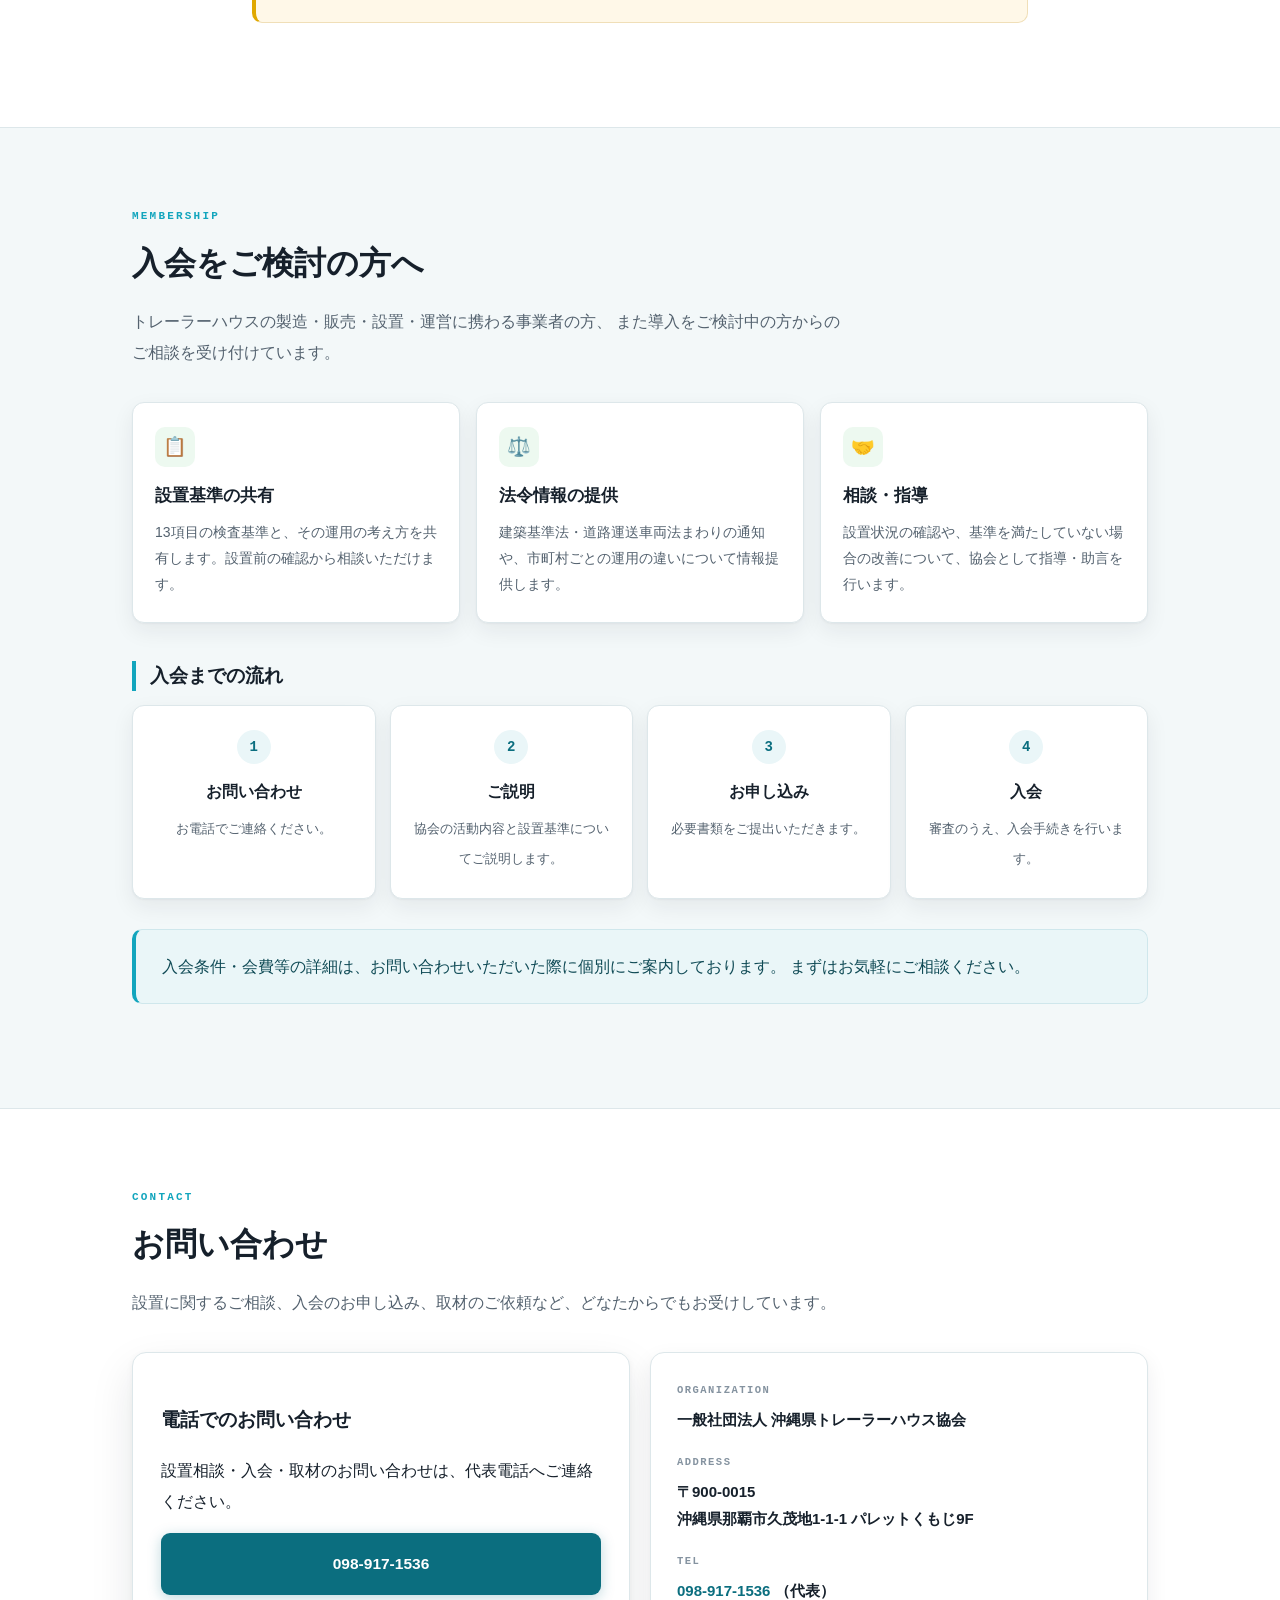
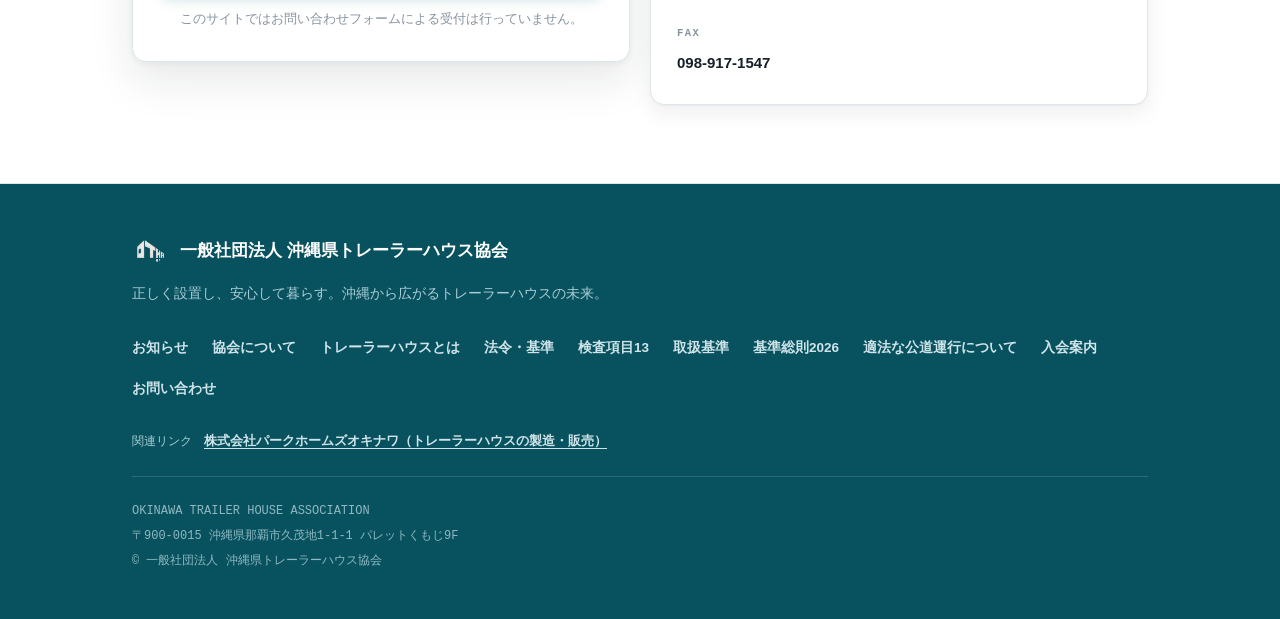
==== commit a7679876: "社長依頼(261028)に合わせて otha を修正：公道運行をインライン化・リンク2本化・PDFを#whatへ 社長のLINE指示（10/25）どおりに調整。 ・③「適法な公道運行について」を専用サ" ====
--- a/index.html
+++ b/index.html
@@ -145,6 +145,7 @@
       日本建築行政会議において<strong>「車両を利用した工作物（トレーラーハウス等）」</strong>と定義されています。
       一般的な建築物とは異なり、随時かつ任意に移動できることが前提です。
     </p>
+    <p class="doclinks"><a href="/assets/docs/kijun-sousoku-2026-trailerhouse.pdf" target="_blank" rel="noopener">基準総則2026 トレーラーハウス（A4版）</a><a href="/assets/docs/kijun-sousoku-2026-shinkyu-hikaku.pdf" target="_blank" rel="noopener">基準総則2026 新旧比較表</a></p>
     <p class="body">
       設置や運用の方法も、その特性に基づいた取り扱いが必要となります。
       近年、県内ではトレーラーハウスを活用した宿泊施設やグランピング施設が広がりを見せ、
@@ -173,6 +174,64 @@
   <div class="wrap">
     <p class="kicker">Regulations</p>
     <h2>法令・基準</h2>
+
+    <!-- 適法な公道運行について（法令・基準の冒頭に掲載） -->
+    <h3 class="sub" id="roadops">トレーラーハウスの適法な公道運行について</h3>
+    <p class="body">当協会は、トレーラーハウスの安全性と社会的信頼性を高めるため、関係法令を遵守した適正な製造・販売・運搬を推進します。</p>
+
+    <h4 class="subn">1. 基本方針</h4>
+    <p class="body">トレーラーハウスを公道で移動させる際には、車両の構造、寸法、重量、制動装置等に応じて、車検、保安基準の緩和認定、特殊車両通行許可等の必要な手続きを確認することが重要です。</p>
+
+    <h4 class="subn">2. 車検取得の推進</h4>
+    <p class="body">当協会は、車幅2.5メートル以内で、長さ・高さ・重量・制動装置・灯火装置等の保安基準に適合するトレーラーハウスについて、必要な検査・登録を受けたうえで公道を運行することを基本方針とします。</p>
+    <div class="note"><p>車幅2.5メートル以内であることだけをもって、車検取得が可能と判断することはできません。</p></div>
+
+    <h4 class="subn">3. 車両総重量3.5トンとO2・O3カテゴリー</h4>
+    <p class="body">国際的な被けん引車両の分類には、車両重量に応じたOカテゴリーがあります。</p>
+    <table class="otbl">
+      <thead><tr><th>区分</th><th>最大重量</th></tr></thead>
+      <tbody>
+        <tr><td>O1</td><td>750kg以下</td></tr>
+        <tr><td>O2</td><td>750kg超〜3.5トン以下</td></tr>
+        <tr><td>O3</td><td>3.5トン超〜10トン以下</td></tr>
+        <tr><td>O4</td><td>10トン超</td></tr>
+      </tbody>
+    </table>
+    <p class="body">O2とO3では、制動装置などに求められる技術基準が異なります。特に3.5トンを超えるトレーラーハウスでは、一般的な慣性ブレーキ方式だけでは適合が難しい場合があり、制動装置を含む車両構造の確認が重要となります。</p>
+    <div class="note"><p>O2・O3は国際的な車両分類であり、この区分だけで日本国内の車検・登録の可否が決まるものではありません。車両総重量3.5トン超という理由だけで、一律に車検・登録が不可能になるわけではありません。</p></div>
+
+    <h4 class="subn">4. 保安基準の緩和認定</h4>
+    <p class="body">通常の道路運送車両の保安基準に適合しないトレーラーハウスについては、所定の要件を満たす場合、地方運輸局による基準緩和認定を受けて一時的に運行できる制度があります。認定に当たっては、車両構造、運行目的、経路、安全対策等が審査されます。</p>
+    <div class="note"><p>トレーラーハウスの一時運行に関する基準緩和認定では、別途、臨時運行許可が必要です。</p></div>
+
+    <h4 class="subn">5. 特殊車両通行許可</h4>
+    <p class="body">道路法に定める一般的制限値を超える車両は、原則として特殊車両通行許可等の手続きが必要です。一般的制限値には、次のものがあります。</p>
+    <ul class="plist">
+      <li>車幅：2.5メートル</li>
+      <li>長さ：12メートル</li>
+      <li>高さ：3.8メートル（一部の指定道路では4.1メートル）</li>
+      <li>総重量：原則20トン（道路指定等による特例あり）</li>
+    </ul>
+    <p class="body">その他、軸重や輪荷重、最小回転半径等も審査対象になります。</p>
+    <div class="warn"><p>基準緩和認定と特殊車両通行許可は、それぞれ目的の異なる手続きです。一方の認定・許可を取得しただけで、他方が不要になるものではありません。</p></div>
+
+    <h4 class="subn">6. 安全運行の徹底</h4>
+    <p class="body">当協会は、トレーラーハウスの運搬に際し、次の事項を推進します。</p>
+    <ol class="plist-n">
+      <li>車両の寸法・重量・制動性能の事前確認</li>
+      <li>必要な車検・登録および許認可の取得</li>
+      <li>通行経路における道路幅・橋梁・高さ制限の確認</li>
+      <li>許可条件に応じた誘導車の配置</li>
+      <li>指定経路・時間帯・速度制限等の遵守</li>
+      <li>けん引車とトレーラーハウスの連結状態および安全装置の点検</li>
+    </ol>
+
+    <h4 class="subn">7. 当協会の取り組み</h4>
+    <p class="body">当協会は、適正な車検取得、必要な許認可の確実な実施、安全運行の徹底を通じ、トレーラーハウス業界全体の健全な発展を目指します。また、会員事業者への情報提供と法令遵守の啓発に努め、安全で信頼されるトレーラーハウスの普及を推進してまいります。</p>
+
+    <div class="warn"><p>※実際に必要となる検査・認定・許可等は、個々の車両仕様および運行条件によって異なります。運行前に管轄の地方運輸局、道路管理者等への確認が必要です。</p></div>
+
+    <h3 class="sub">設置と公道運行の確認窓口</h3>
     <p class="lead">設置時の建築物該当性と、公道での運行条件は別々に確認する必要があります。</p>
     <div class="rules">
       <div class="rule">
@@ -185,7 +244,6 @@
         <h4>適法に公道を移動するためには</h4>
         <p>車検・登録、保安基準への適合や基準緩和、通行経路に応じた手続きの要否を、運輸支局・道路管理者等へ確認してください。基準緩和認定は車検や通行手続きの代わりではありません。</p>
         <p class="spec">保安基準第2条の原則：幅2.5m以下・高さ3.8m以下・長さ12m以下。セミトレーラは長さの測定方法が異なり、対象車両には13mの例外があります。</p>
-        <p><a href="https://www.mlit.go.jp/jidosha/content/H002.pdf" target="_blank" rel="noopener">国土交通省：保安基準第2条（PDF）</a></p>
         <p><a href="https://www.mlit.go.jp/report/press/jidosha07_hh_000118.html" target="_blank" rel="noopener">国土交通省：トレーラ・ハウスの基準緩和（報道発表）</a></p>
         <p><a href="https://www.mlit.go.jp/road/tokusya/" target="_blank" rel="noopener">国土交通省：特殊車両通行制度</a></p>
       </div>
@@ -481,6 +539,7 @@
       <li><a href="#checklist">検査項目13</a></li>
       <li><a href="#law">取扱基準</a></li>
       <li><a href="#guideline2026">基準総則2026</a></li>
+      <li><a href="#roadops">適法な公道運行について</a></li>
       <li><a href="#join">入会案内</a></li>
       <li><a href="#contact">お問い合わせ</a></li>
     </ul>
--- a/assets/site.css
+++ b/assets/site.css
@@ -286,3 +286,35 @@
 .docs .dx b{display:block;font-size:15px;font-weight:800;line-height:1.55;overflow-wrap:anywhere}
 .docs .dx span{display:block;font-size:12.5px;color:var(--ink-dim);font-weight:400;margin-top:3px;line-height:1.7}
 @media(max-width:680px){.docs{grid-template-columns:1fr}}
+
+/* ---------- 資料リンク（PDFチップ） ---------- */
+.doclinks{display:flex;flex-wrap:wrap;gap:10px 14px;margin:0 0 22px;font-size:14px;font-weight:700}
+.doclinks a{display:inline-flex;align-items:center;gap:8px;background:var(--sea-wash);
+  border:1px solid #cfe7ec;border-radius:8px;padding:9px 14px;color:var(--sea-dark);overflow-wrap:anywhere}
+.doclinks a::before{content:"PDF";font-family:var(--mono);font-size:10px;font-weight:700;
+  background:var(--sea);color:#fff;border-radius:4px;padding:2px 6px;flex:none}
+.doclinks a:hover{border-color:var(--sea-lite);background:#e1f1f4}
+
+/* ---------- 小見出し（番号付き） ---------- */
+h4.subn{font-size:16.5px;font-weight:800;margin:26px 0 12px;color:var(--ink);line-height:1.6}
+
+/* ---------- 表 ---------- */
+.otbl{width:100%;border-collapse:collapse;margin:0 0 22px;font-size:15px;
+  border:1px solid var(--line);border-radius:10px;overflow:hidden;box-shadow:var(--shadow)}
+.otbl th,.otbl td{text-align:left;padding:13px 18px;border-bottom:1px solid var(--line-soft)}
+.otbl thead th{background:var(--sea-wash);color:var(--sea-dark);font-weight:800;font-size:13.5px;
+  letter-spacing:.02em}
+.otbl tbody tr:last-child td{border-bottom:none}
+.otbl tbody td:first-child{font-family:var(--mono);font-weight:700;color:var(--sea);width:34%}
+
+/* ---------- サブページ：リスト ---------- */
+.plist,.plist-n{margin:0 0 22px;padding:0;max-width:760px;color:var(--ink-soft);font-size:15px}
+.plist{list-style:none}
+.plist li{position:relative;padding-left:22px;margin-bottom:10px;line-height:1.85}
+.plist li::before{content:"●";position:absolute;left:0;top:6px;color:var(--sea-lite);font-size:10px}
+.plist-n{list-style:none;counter-reset:q}
+.plist-n li{counter-increment:q;position:relative;padding-left:40px;margin-bottom:11px;line-height:1.85}
+.plist-n li::before{content:counter(q);position:absolute;left:0;top:2px;width:26px;height:26px;
+  border-radius:7px;background:var(--sea-wash);color:var(--sea);display:flex;align-items:center;
+  justify-content:center;font-family:var(--mono);font-size:12.5px;font-weight:700}
+.plist li:last-child,.plist-n li:last-child{margin-bottom:0}
